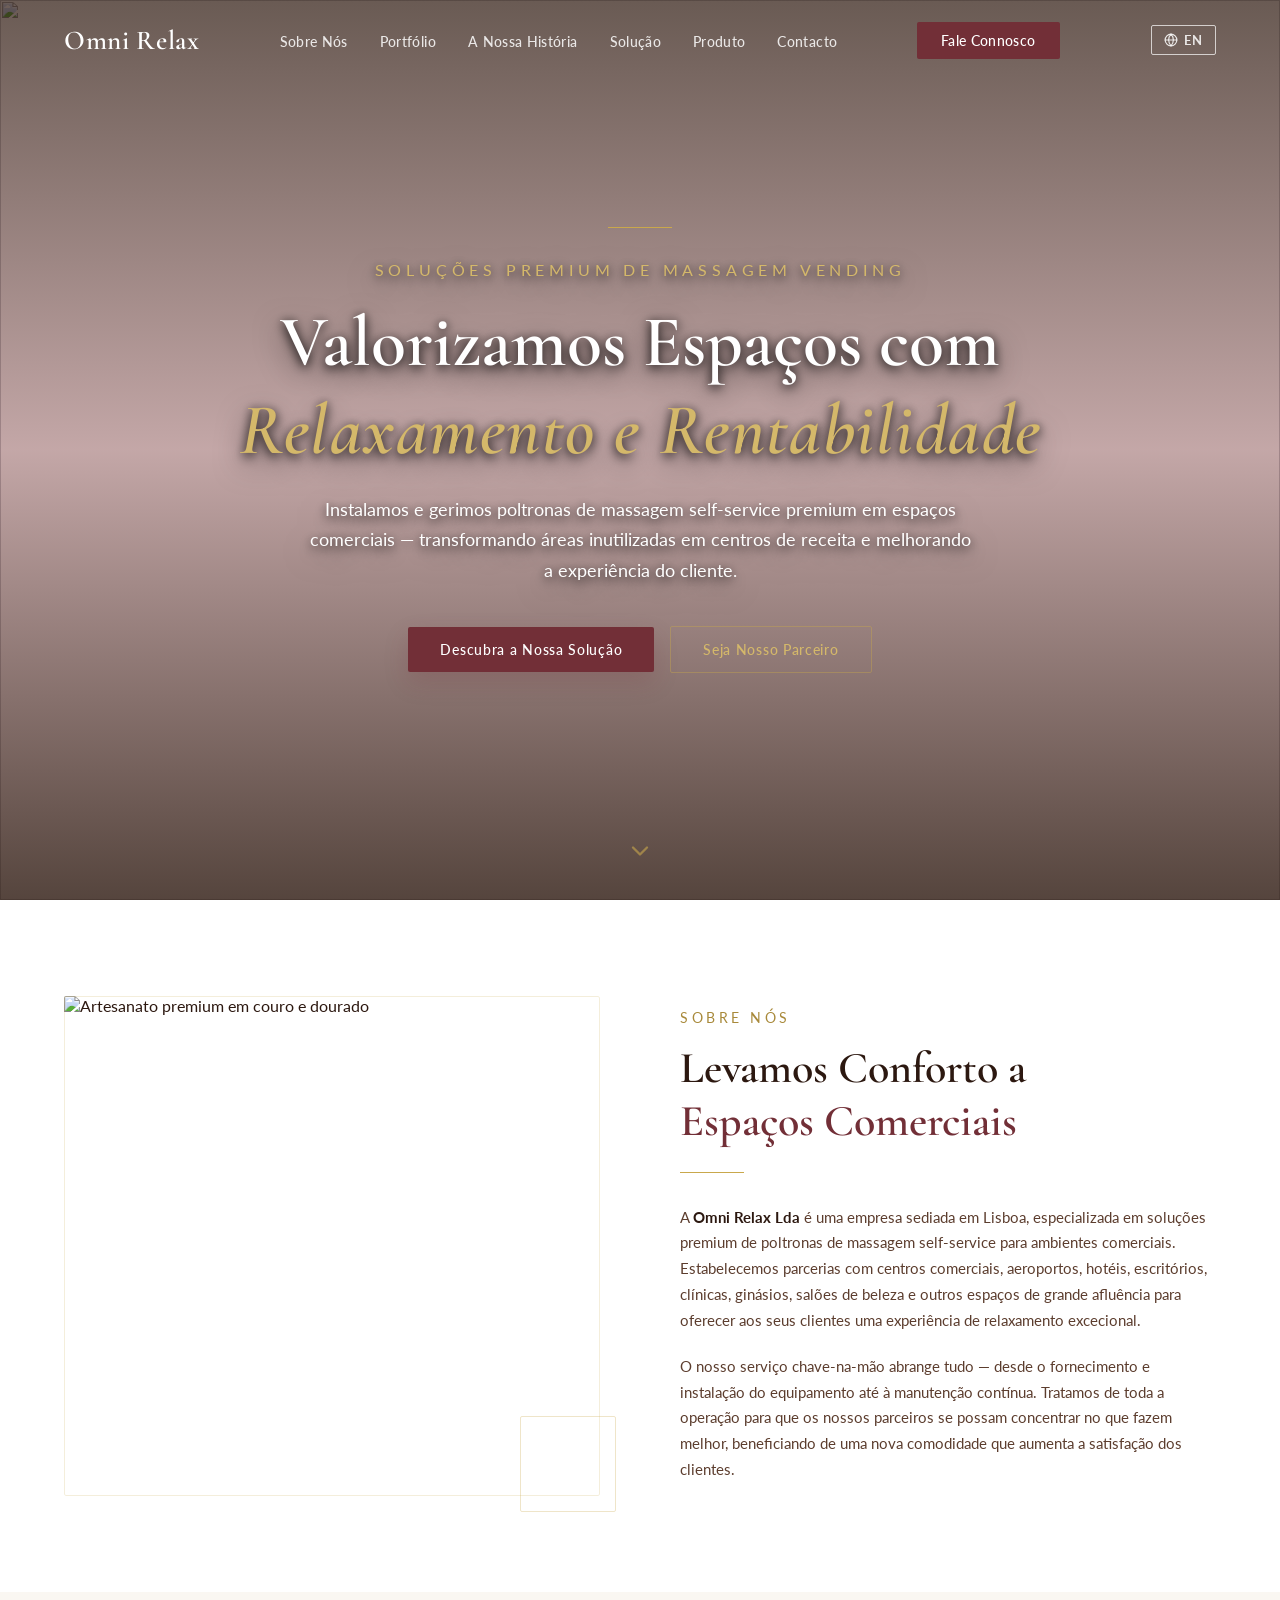
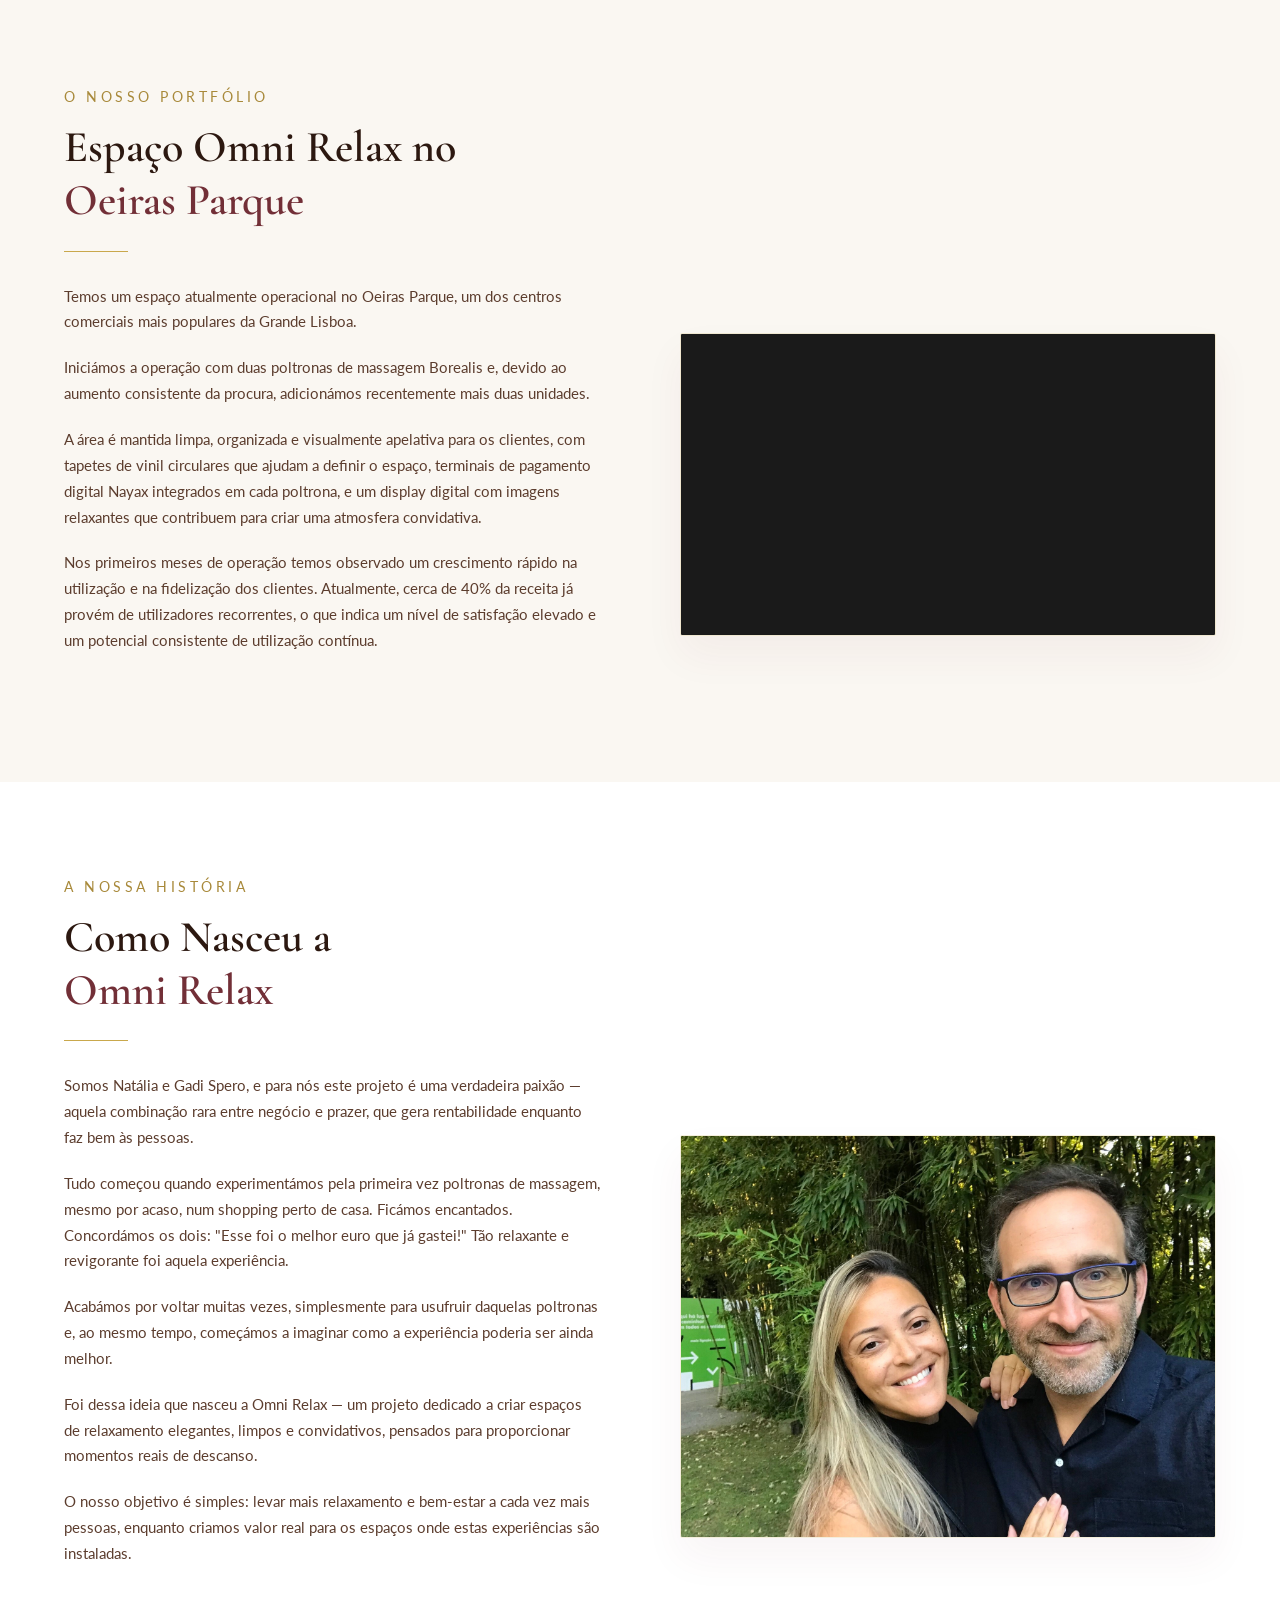
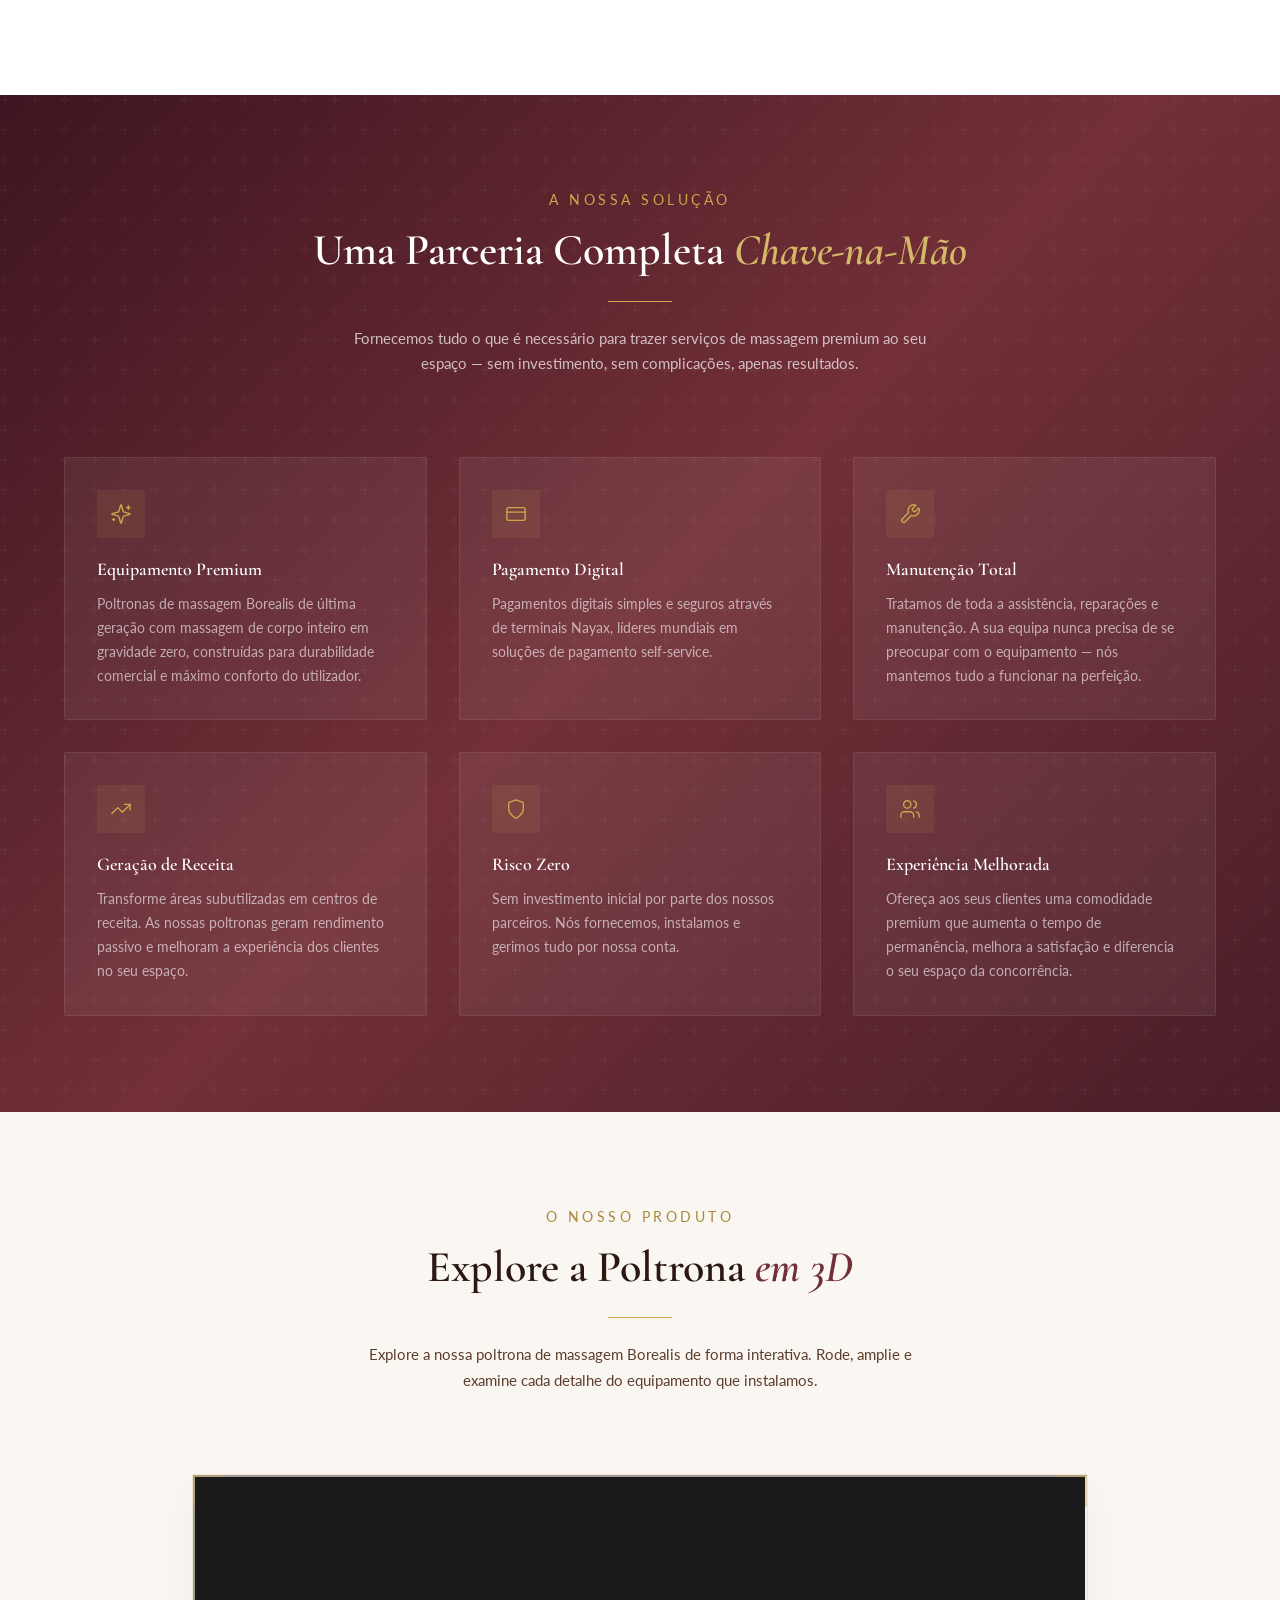
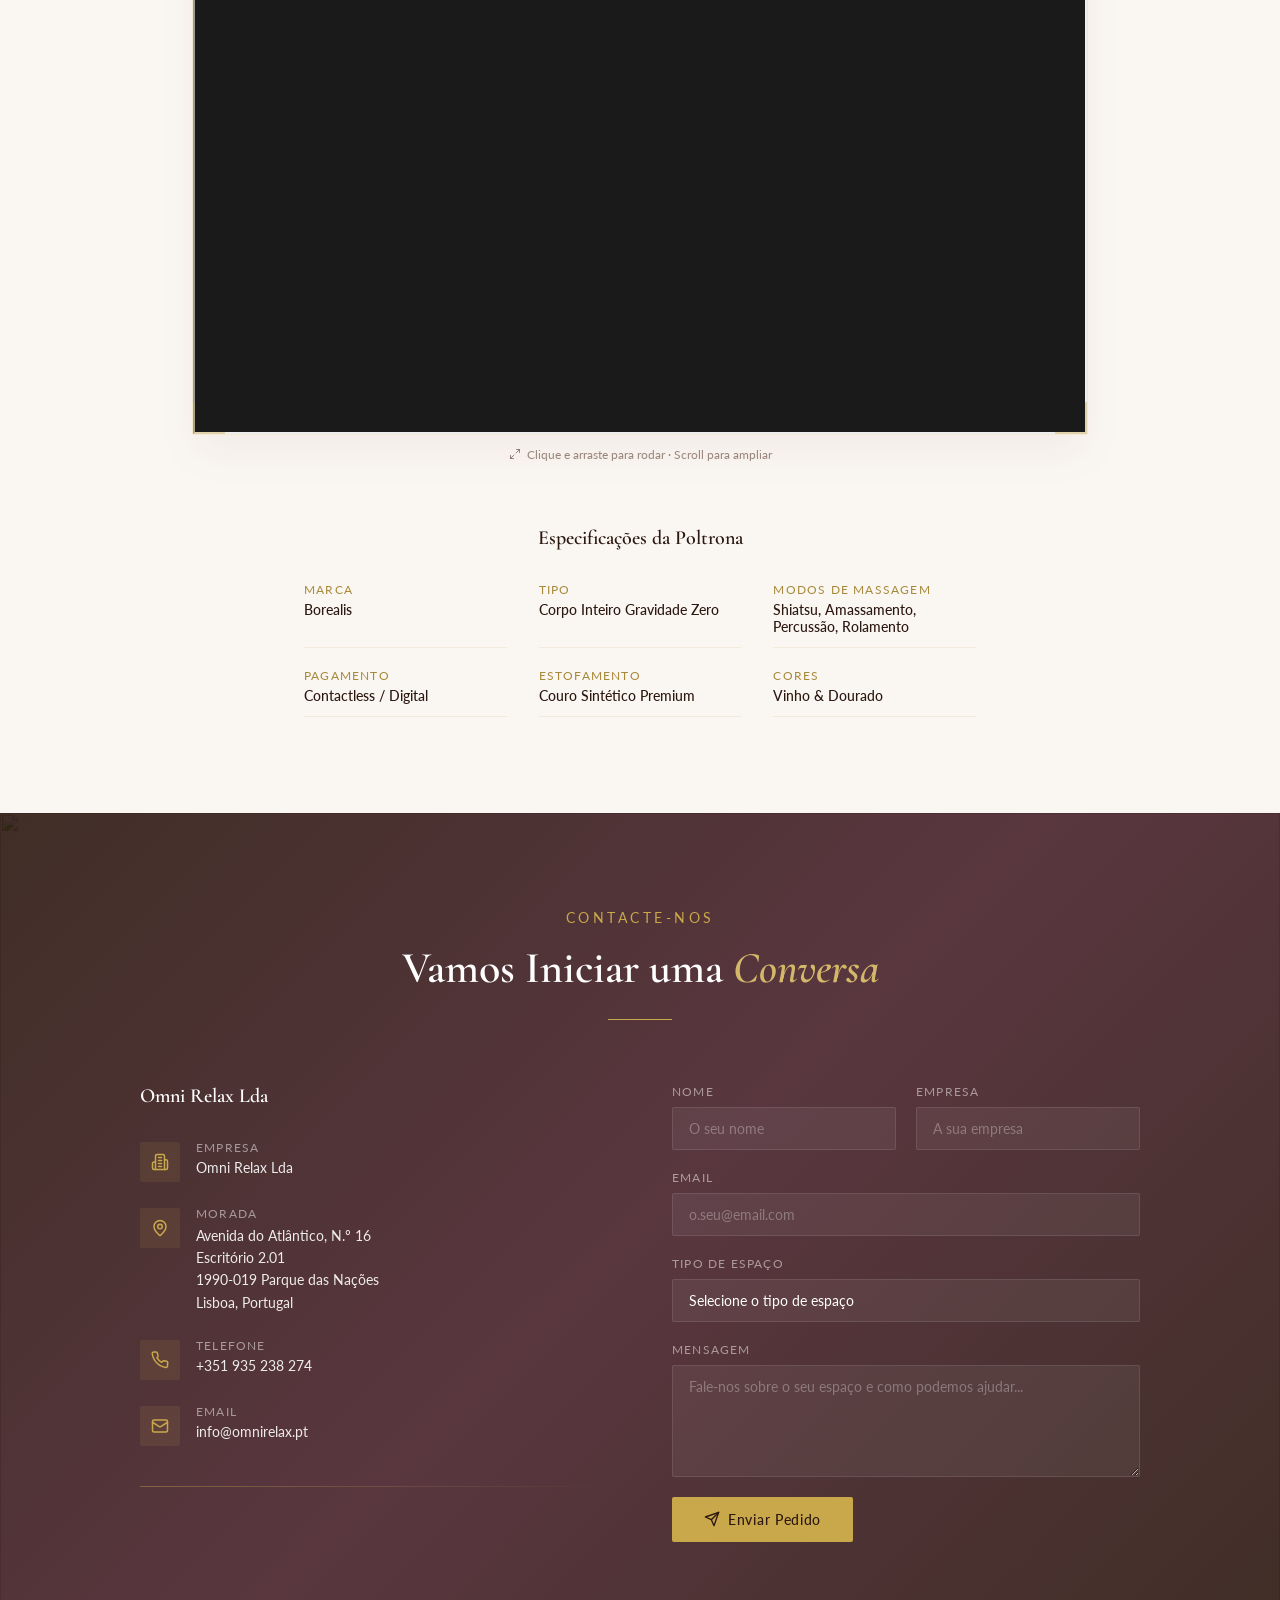
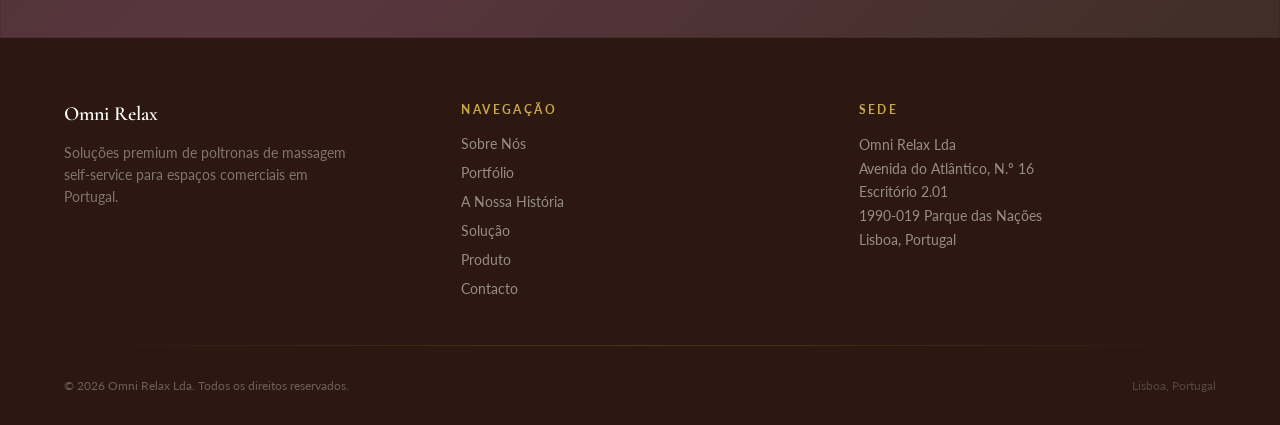
==== index.html @ 45b7b710 "Update index.html" ====
<!DOCTYPE html>
<html lang="pt">
<head>
  <meta charset="UTF-8" />
  <meta name="viewport" content="width=device-width, initial-scale=1.0" />
  <title>Omni Relax</title>
  <meta name="description" content="Soluções premium de poltronas de massagem self-service para espaços comerciais em Portugal." />
  <link rel="preconnect" href="https://fonts.googleapis.com" />
  <link rel="preconnect" href="https://fonts.gstatic.com" crossorigin />
  <link href="https://fonts.googleapis.com/css2?family=Cormorant+Garamond:ital,wght@0,400;0,500;0,600;0,700;1,400;1,500;1,600&family=Lato:wght@300;400;700&display=swap" rel="stylesheet" />
  <link rel="stylesheet" href="style.css" />
</head>
<body>

  <!-- ======= NAVBAR ======= -->
  <nav id="navbar" class="navbar">
    <div class="container nav-inner">
      <a href="#" id="nav-logo-link" class="nav-logo-link">
        <span class="nav-logo-text">Omni Relax</span>
      </a>
      <ul class="nav-links">
        <li><button class="nav-link" onclick="scrollToSection('sobre')">Sobre Nós<span class="nav-underline"></span></button></li>
        <li><button class="nav-link" onclick="scrollToSection('portfolio')">Portfólio<span class="nav-underline"></span></button></li>
        <li><button class="nav-link" onclick="scrollToSection('historia')">A Nossa História<span class="nav-underline"></span></button></li>
        <li><button class="nav-link" onclick="scrollToSection('solucao')">Solução<span class="nav-underline"></span></button></li>
        <li><button class="nav-link" onclick="scrollToSection('produto')">Produto<span class="nav-underline"></span></button></li>
        <li><button class="nav-link" onclick="scrollToSection('contacto')">Contacto<span class="nav-underline"></span></button></li>
      </ul>
      <button class="btn-fale-connosco" onclick="scrollToSection('contacto')">Fale Connosco</button>
      <a href="index-en.html" class="lang-toggle" aria-label="Switch to English">
        <svg xmlns="http://www.w3.org/2000/svg" width="14" height="14" viewBox="0 0 24 24" fill="none" stroke="currentColor" stroke-width="2" stroke-linecap="round" stroke-linejoin="round"><circle cx="12" cy="12" r="10"></circle><path d="M12 2a14.5 14.5 0 0 0 0 20 14.5 14.5 0 0 0 0-20"></path><path d="M2 12h20"></path></svg>
        EN
      </a>
      <button id="nav-hamburger" class="nav-hamburger" aria-label="Abrir menu">
        <svg xmlns="http://www.w3.org/2000/svg" width="24" height="24" viewBox="0 0 24 24" fill="none" stroke="currentColor" stroke-width="2" stroke-linecap="round" stroke-linejoin="round">
          <line x1="4" x2="20" y1="6" y2="6"></line>
          <line x1="4" x2="20" y1="12" y2="12"></line>
          <line x1="4" x2="20" y1="18" y2="18"></line>
        </svg>
      </button>
    </div>
    <div id="nav-mobile-menu" class="nav-mobile-menu">
      <button class="nav-mobile-link" onclick="scrollToSection('sobre'); closeMobileMenu()">Sobre Nós</button>
      <button class="nav-mobile-link" onclick="scrollToSection('portfolio'); closeMobileMenu()">Portfólio</button>
      <button class="nav-mobile-link" onclick="scrollToSection('historia'); closeMobileMenu()">A Nossa História</button>
      <button class="nav-mobile-link" onclick="scrollToSection('solucao'); closeMobileMenu()">Solução</button>
      <button class="nav-mobile-link" onclick="scrollToSection('produto'); closeMobileMenu()">Produto</button>
      <button class="nav-mobile-link" onclick="scrollToSection('contacto'); closeMobileMenu()">Contacto</button>
      <button class="nav-mobile-cta" onclick="scrollToSection('contacto'); closeMobileMenu()">Fale Connosco</button>
      <a href="index-en.html" class="nav-mobile-lang" aria-label="Switch to English">
        <svg xmlns="http://www.w3.org/2000/svg" width="14" height="14" viewBox="0 0 24 24" fill="none" stroke="currentColor" stroke-width="2" stroke-linecap="round" stroke-linejoin="round"><circle cx="12" cy="12" r="10"></circle><path d="M12 2a14.5 14.5 0 0 0 0 20 14.5 14.5 0 0 0 0-20"></path><path d="M2 12h20"></path></svg>
        EN — English
      </a>
    </div>
  </nav>

  <!-- ======= HERO SECTION ======= -->
  <section class="hero-section">
    <div class="hero-bg-wrapper">
      <img src="https://d2xsxph8kpxj0f.cloudfront.net/310519663400111803/bjDxwhZx4aCbp3sxPH5ftW/hero-bg-8KassGih3BdHatsM5FesmG.webp" alt="" class="hero-bg-img" />
      <div class="hero-bg-overlay"></div>
    </div>
    <div class="container hero-content">
      <div class="hero-gold-line"></div>
      <p class="hero-eyebrow">Soluções Premium de Massagem Vending</p>
      <h1 class="hero-title">
        Valorizamos Espaços com
        <span class="hero-title-italic block">Relaxamento e Rentabilidade</span>
      </h1>
      <p class="hero-subtitle">
        Instalamos e gerimos poltronas de massagem self-service premium em espaços
        comerciais — transformando áreas inutilizadas em centros de receita e melhorando
        a experiência do cliente.
      </p>
      <div class="hero-buttons">
        <button class="btn-primary" onclick="scrollToSection('solucao')">Descubra a Nossa Solução</button>
        <button class="btn-outline-gold" onclick="scrollToSection('contacto')">Seja Nosso Parceiro</button>
      </div>
    </div>
    <div class="hero-scroll-indicator">
      <div class="hero-scroll-bounce">
        <svg xmlns="http://www.w3.org/2000/svg" width="28" height="28" viewBox="0 0 24 24" fill="none" stroke="currentColor" stroke-width="2" stroke-linecap="round" stroke-linejoin="round" class="chevron-down-gold">
          <path d="m6 9 6 6 6-6"></path>
        </svg>
      </div>
    </div>
  </section>

  <!-- ======= ABOUT SECTION ======= -->
  <section id="sobre" class="section-light-1">
    <div class="container">
      <div class="about-grid">
        <div class="about-img-col" data-animate data-delay="0">
          <div class="about-img-wrapper">
            <img src="https://d2xsxph8kpxj0f.cloudfront.net/310519663400111803/bjDxwhZx4aCbp3sxPH5ftW/about-section-VzkmjaeWp37RFC3FRAuZrM.webp" alt="Artesanato premium em couro e dourado" class="about-img" />
            <div class="about-img-border"></div>
          </div>
          <div class="about-img-deco"></div>
        </div>
        <div class="about-text-col" data-animate data-delay="100">
          <p class="eyebrow-dark">Sobre Nós</p>
          <h2 class="section-heading-dark">
            Levamos Conforto a
            <span class="text-wine block">Espaços Comerciais</span>
          </h2>
          <div class="gold-line"></div>
          <div class="about-paragraphs">
            <p class="body-text">A <strong class="text-espresso">Omni Relax Lda</strong> é uma empresa sediada em Lisboa, especializada em soluções premium de poltronas de massagem self-service para ambientes comerciais. Estabelecemos parcerias com centros comerciais, aeroportos, hotéis, escritórios, clínicas, ginásios, salões de beleza e outros espaços de grande afluência para oferecer aos seus clientes uma experiência de relaxamento excecional.</p>
            <p class="body-text">O nosso serviço chave-na-mão abrange tudo — desde o fornecimento e instalação do equipamento até à manutenção contínua. Tratamos de toda a operação para que os nossos parceiros se possam concentrar no que fazem melhor, beneficiando de uma nova comodidade que aumenta a satisfação dos clientes.</p>
          </div>
        </div>
      </div>
    </div>
  </section>

  <!-- ======= PORTFOLIO SECTION ======= -->
  <section id="portfolio" class="section-light-2">
    <div class="container">

      <p class="eyebrow-dark">O Nosso Portfólio</p>

      <h2 class="section-heading-dark">
        Espaço Omni Relax no
        <span class="text-wine block">Oeiras Parque</span>
      </h2>

      <div class="gold-line"></div>

      <div class="portfolio-grid">

        <div class="portfolio-video-col">
          <div class="portfolio-video-wrap">
            <div class="portfolio-video-inner">
              <video
  id="portfolio-video"
  autoplay
  muted
  loop
  playsinline
  webkit-playsinline
  preload="auto"
  disablepictureinpicture
  controlslist="nodownload noplaybackrate"
  class="portfolio-video"
>
  <source src="assets/portfolio-video.mp4" type="video/mp4">
</video>
            </div>
          </div>
        </div>

        <div class="portfolio-text-col" data-animate data-delay="0">
          <div class="portfolio-paragraphs">
            <p class="body-text">Temos um espaço atualmente operacional no Oeiras Parque, um dos centros comerciais mais populares da Grande Lisboa.</p>

            <p class="body-text">Iniciámos a operação com duas poltronas de massagem Borealis e, devido ao aumento consistente da procura, adicionámos recentemente mais duas unidades.</p>

            <p class="body-text">A área é mantida limpa, organizada e visualmente apelativa para os clientes, com tapetes de vinil circulares que ajudam a definir o espaço, terminais de pagamento digital Nayax integrados em cada poltrona, e um display digital com imagens relaxantes que contribuem para criar uma atmosfera convidativa.</p>

            <p class="body-text">Nos primeiros meses de operação temos observado um crescimento rápido na utilização e na fidelização dos clientes. Atualmente, cerca de 40% da receita já provém de utilizadores recorrentes, o que indica um nível de satisfação elevado e um potencial consistente de utilização contínua.</p>
          </div>
        </div>

      </div>
    </div>
  </section>

<!-- ======= OUR STORY SECTION ======= -->
<section id="historia" class="section-light-1">
  <div class="container">

    <p class="eyebrow-dark">A Nossa História</p>

    <h2 class="section-heading-dark">
      Como Nasceu a
      <span class="text-wine block">Omni Relax</span>
    </h2>

    <div class="gold-line"></div>

    <div class="portfolio-grid">

      <div class="portfolio-video-col" data-animate data-delay="100">
        <div class="portfolio-video-wrap">
          <div class="portfolio-video-inner">
            <img
              src="assets/our-story.jpg"
              alt="Natália e Gadi Spero"
              class="portfolio-video"
            >
          </div>
        </div>
      </div>

      <div class="portfolio-text-col" data-animate data-delay="0">
        <div class="portfolio-paragraphs">

          <p class="body-text">
            Somos Natália e Gadi Spero, e para nós este projeto é uma verdadeira paixão — aquela combinação rara entre negócio e prazer, que gera rentabilidade enquanto faz bem às pessoas.
          </p>

          <p class="body-text">
            Tudo começou quando experimentámos pela primeira vez poltronas de massagem, mesmo por acaso, num shopping perto de casa. Ficámos encantados. Concordámos os dois: "Esse foi o melhor euro que já gastei!" Tão relaxante e revigorante foi aquela experiência. 
          </p>

          <p class="body-text">
            Acabámos por voltar muitas vezes, simplesmente para usufruir daquelas poltronas e, ao mesmo tempo, começámos a imaginar como a experiência poderia ser ainda melhor.
          </p>

          <p class="body-text">
            Foi dessa ideia que nasceu a Omni Relax — um projeto dedicado a criar espaços de relaxamento elegantes, limpos e convidativos, pensados para proporcionar momentos reais de descanso.
          </p>

          <p class="body-text">
            O nosso objetivo é simples: levar mais relaxamento e bem-estar a cada vez mais pessoas, enquanto criamos valor real para os espaços onde estas experiências são instaladas.
          </p>

        </div>
      </div>

    </div>
  </div>
</section>

  <!-- ======= SOLUTION SECTION ======= -->
  <section id="solucao" class="section-wine">
    <div class="solution-bg-gradient"></div>
    <div class="solution-bg-pattern"></div>
    <div class="solution-content container">
      <div class="section-header text-center" data-animate data-delay="0">
        <p class="eyebrow-gold">A Nossa Solução</p>
        <h2 class="section-heading-white">
          Uma Parceria Completa
          <span class="text-gold-light italic"> Chave-na-Mão</span>
        </h2>
        <div class="gold-line-center"></div>
        <p class="section-subtext-white">Fornecemos tudo o que é necessário para trazer serviços de massagem premium ao seu espaço — sem investimento, sem complicações, apenas resultados.</p>
      </div>
      <div class="solution-grid">
        <div class="solution-card" data-delay="0">
          <div class="solution-card-icon">
            <svg xmlns="http://www.w3.org/2000/svg" width="22" height="22" viewBox="0 0 24 24" fill="none" stroke="currentColor" stroke-width="1.5" stroke-linecap="round" stroke-linejoin="round" class="icon-gold">
              <path d="M9.937 15.5A2 2 0 0 0 8.5 14.063l-6.135-1.582a.5.5 0 0 1 0-.962L8.5 9.936A2 2 0 0 0 9.937 8.5l1.582-6.135a.5.5 0 0 1 .963 0L14.063 8.5A2 2 0 0 0 15.5 9.937l6.135 1.581a.5.5 0 0 1 0 .964L15.5 14.063a2 2 0 0 0-1.437 1.437l-1.582 6.135a.5.5 0 0 1-.963 0z"></path>
              <path d="M20 3v4"></path><path d="M22 5h-4"></path>
              <path d="M4 17v2"></path><path d="M5 18H3"></path>
            </svg>
          </div>
          <h3 class="solution-card-title">Equipamento Premium</h3>
          <p class="solution-card-text">Poltronas de massagem Borealis de última geração com massagem de corpo inteiro em gravidade zero, construídas para durabilidade comercial e máximo conforto do utilizador.</p>
        </div>
        <div class="solution-card" data-delay="100">
          <div class="solution-card-icon">
            <svg xmlns="http://www.w3.org/2000/svg" width="22" height="22" viewBox="0 0 24 24" fill="none" stroke="currentColor" stroke-width="1.5" stroke-linecap="round" stroke-linejoin="round" class="icon-gold">
              <rect width="20" height="14" x="2" y="5" rx="2"></rect>
              <line x1="2" x2="22" y1="10" y2="10"></line>
            </svg>
          </div>
          <h3 class="solution-card-title">Pagamento Digital</h3>
          <p class="solution-card-text">Pagamentos digitais simples e seguros através de terminais Nayax, líderes mundiais em soluções de pagamento self-service.</p>
        </div>
        <div class="solution-card" data-delay="200">
          <div class="solution-card-icon">
            <svg xmlns="http://www.w3.org/2000/svg" width="22" height="22" viewBox="0 0 24 24" fill="none" stroke="currentColor" stroke-width="1.5" stroke-linecap="round" stroke-linejoin="round" class="icon-gold">
              <path d="M14.7 6.3a1 1 0 0 0 0 1.4l1.6 1.6a1 1 0 0 0 1.4 0l3.77-3.77a6 6 0 0 1-7.94 7.94l-6.91 6.91a2.12 2.12 0 0 1-3-3l6.91-6.91a6 6 0 0 1 7.94-7.94l-3.76 3.76z"></path>
            </svg>
          </div>
          <h3 class="solution-card-title">Manutenção Total</h3>
          <p class="solution-card-text">Tratamos de toda a assistência, reparações e manutenção. A sua equipa nunca precisa de se preocupar com o equipamento — nós mantemos tudo a funcionar na perfeição.</p>
        </div>
        <div class="solution-card" data-delay="0">
          <div class="solution-card-icon">
            <svg xmlns="http://www.w3.org/2000/svg" width="22" height="22" viewBox="0 0 24 24" fill="none" stroke="currentColor" stroke-width="1.5" stroke-linecap="round" stroke-linejoin="round" class="icon-gold">
              <polyline points="22 7 13.5 15.5 8.5 10.5 2 17"></polyline>
              <polyline points="16 7 22 7 22 13"></polyline>
            </svg>
          </div>
          <h3 class="solution-card-title">Geração de Receita</h3>
          <p class="solution-card-text">Transforme áreas subutilizadas em centros de receita. As nossas poltronas geram rendimento passivo e melhoram a experiência dos clientes no seu espaço.</p>
        </div>
        <div class="solution-card" data-delay="100">
          <div class="solution-card-icon">
            <svg xmlns="http://www.w3.org/2000/svg" width="22" height="22" viewBox="0 0 24 24" fill="none" stroke="currentColor" stroke-width="1.5" stroke-linecap="round" stroke-linejoin="round" class="icon-gold">
              <path d="M12 22s8-4 8-10V5l-8-3-8 3v7c0 6 8 10 8 10z"></path>
            </svg>
          </div>
          <h3 class="solution-card-title">Risco Zero</h3>
          <p class="solution-card-text">Sem investimento inicial por parte dos nossos parceiros. Nós fornecemos, instalamos e gerimos tudo por nossa conta.</p>
        </div>
        <div class="solution-card" data-delay="200">
          <div class="solution-card-icon">
            <svg xmlns="http://www.w3.org/2000/svg" width="22" height="22" viewBox="0 0 24 24" fill="none" stroke="currentColor" stroke-width="1.5" stroke-linecap="round" stroke-linejoin="round" class="icon-gold">
              <path d="M16 21v-2a4 4 0 0 0-4-4H6a4 4 0 0 0-4 4v2"></path>
              <circle cx="9" cy="7" r="4"></circle>
              <path d="M22 21v-2a4 4 0 0 0-3-3.87"></path>
              <path d="M16 3.13a4 4 0 0 1 0 7.75"></path>
            </svg>
          </div>
          <h3 class="solution-card-title">Experiência Melhorada</h3>
          <p class="solution-card-text">Ofereça aos seus clientes uma comodidade premium que aumenta o tempo de permanência, melhora a satisfação e diferencia o seu espaço da concorrência.</p>
        </div>
      </div>
    </div>
  </section>

  <!-- ======= PRODUCT SECTION ======= -->
  <section id="produto" class="section-light-2">
    <div class="container">
      <div class="section-header text-center" data-animate data-delay="0">
        <p class="eyebrow-dark">O Nosso Produto</p>
        <h2 class="section-heading-dark">
          Explore a Poltrona
          <span class="text-wine italic"> em 3D</span>
        </h2>
        <div class="gold-line-center"></div>
        <p class="section-subtext-dark">Explore a nossa poltrona de massagem Borealis de forma interativa. Rode, amplie e examine cada detalhe do equipamento que instalamos.</p>
      </div>
      <div class="product-viewer-wrap" data-animate data-delay="200">
        <div id="viewer-3d" class="product-viewer-box">
          <div class="viewer-aspect">
            <iframe
              title="Poltrona de Massagem Borealis — Modelo 3D"
              src="https://sketchfab.com/models/494e1ce4764740da8637618a643b3bf5/embed?autostart=1&internal=1&tracking=0&ui_ar=0&ui_infos=0&ui_snapshots=1&ui_stop=0&ui_theatre=1&ui_watermark=0"
              class="viewer-iframe"
              allow="autoplay; fullscreen; xr-spatial-tracking"
              allowfullscreen
            ></iframe>
          </div>
          <div class="corner corner-tl"></div>
          <div class="corner corner-tr"></div>
          <div class="corner corner-bl"></div>
          <div class="corner corner-br"></div>
        </div>
        <div id="viewer-video" class="product-viewer-box hidden">
          <div class="viewer-aspect bg-dark">
            <video
              id="product-video"
              src="assets/chair-360.mp4"
              playsinline
              loop
              controls
              class="viewer-video"
            ></video>
          </div>
          <div class="corner corner-tl"></div>
          <div class="corner corner-tr"></div>
          <div class="corner corner-bl"></div>
          <div class="corner corner-br"></div>
        </div>
        <p class="viewer-hint">
          <svg xmlns="http://www.w3.org/2000/svg" width="12" height="12" viewBox="0 0 24 24" fill="none" stroke="currentColor" stroke-width="2" stroke-linecap="round" stroke-linejoin="round">
            <polyline points="15 3 21 3 21 9"></polyline>
            <polyline points="9 21 3 21 3 15"></polyline>
            <line x1="21" x2="14" y1="3" y2="10"></line>
            <line x1="3" x2="10" y1="21" y2="14"></line>
          </svg>
          Clique e arraste para rodar · Scroll para ampliar
        </p>
      </div>
      <div class="specs-wrap" data-animate data-delay="300">
        <h3 class="specs-title">Especificações da Poltrona</h3>
        <div class="specs-grid">
          <div class="spec-item">
            <p class="spec-label">Marca</p>
            <p class="spec-value">Borealis</p>
          </div>
          <div class="spec-item">
            <p class="spec-label">Tipo</p>
            <p class="spec-value">Corpo Inteiro Gravidade Zero</p>
          </div>
          <div class="spec-item">
            <p class="spec-label">Modos de Massagem</p>
            <p class="spec-value">Shiatsu, Amassamento, Percussão, Rolamento</p>
          </div>
          <div class="spec-item">
            <p class="spec-label">Pagamento</p>
            <p class="spec-value">Contactless / Digital</p>
          </div>
          <div class="spec-item">
            <p class="spec-label">Estofamento</p>
            <p class="spec-value">Couro Sintético Premium</p>
          </div>
          <div class="spec-item">
            <p class="spec-label">Cores</p>
            <p class="spec-value">Vinho &amp; Dourado</p>
          </div>
        </div>
      </div>
    </div>
  </section>

  <!-- ======= CONTACT SECTION ======= -->
  <section id="contacto" class="section-contact">
    <div class="contact-bg-wrapper">
      <img src="https://d2xsxph8kpxj0f.cloudfront.net/310519663400111803/bjDxwhZx4aCbp3sxPH5ftW/contact-bg-QynThDbXSNoGEvSyHJ6nhs.webp" alt="" class="contact-bg-img" />
      <div class="contact-bg-overlay"></div>
    </div>
    <div class="contact-content container">
      <div class="contact-header text-center" data-animate data-delay="0">
        <p class="eyebrow-gold">Contacte-nos</p>
        <h2 class="section-heading-white">
          Vamos Iniciar uma
          <span class="text-gold-light italic"> Conversa</span>
        </h2>
        <div class="gold-line-center"></div>
      </div>
      <div class="contact-grid">
        <div class="contact-info-col" data-animate data-delay="0">
          <h3 class="contact-company-name">Omni Relax Lda</h3>
          <div class="contact-info-list">
            <div class="contact-info-item">
              <div class="contact-icon-box">
                <svg xmlns="http://www.w3.org/2000/svg" width="18" height="18" viewBox="0 0 24 24" fill="none" stroke="currentColor" stroke-width="2" stroke-linecap="round" stroke-linejoin="round" class="icon-gold">
                  <path d="M6 22V4a2 2 0 0 1 2-2h8a2 2 0 0 1 2 2v18Z"></path>
                  <path d="M6 12H4a2 2 0 0 0-2 2v6a2 2 0 0 0 2 2h2"></path>
                  <path d="M18 9h2a2 2 0 0 1 2 2v9a2 2 0 0 1-2 2h-2"></path>
                  <path d="M10 6h4"></path><path d="M10 10h4"></path>
                  <path d="M10 14h4"></path><path d="M10 18h4"></path>
                </svg>
              </div>
              <div>
                <p class="contact-info-label">Empresa</p>
                <p class="contact-info-value">Omni Relax Lda</p>
              </div>
            </div>
            <div class="contact-info-item">
              <div class="contact-icon-box">
                <svg xmlns="http://www.w3.org/2000/svg" width="18" height="18" viewBox="0 0 24 24" fill="none" stroke="currentColor" stroke-width="2" stroke-linecap="round" stroke-linejoin="round" class="icon-gold">
                  <path d="M20 10c0 4.993-5.539 10.193-7.399 11.799a1 1 0 0 1-1.202 0C9.539 20.193 4 14.993 4 10a8 8 0 0 1 16 0"></path>
                  <circle cx="12" cy="10" r="3"></circle>
                </svg>
              </div>
              <div>
                <p class="contact-info-label">Morada</p>
                <p class="contact-info-value contact-address">
                  Avenida do Atlântico, N.º 16<br>
                  Escritório 2.01<br>
                  1990-019 Parque das Nações<br>
                  Lisboa, Portugal
                </p>
              </div>
            </div>
            <div class="contact-info-item">
              <div class="contact-icon-box">
                <svg xmlns="http://www.w3.org/2000/svg" width="18" height="18" viewBox="0 0 24 24" fill="none" stroke="currentColor" stroke-width="2" stroke-linecap="round" stroke-linejoin="round" class="icon-gold">
                  <path d="M22 16.92v3a2 2 0 0 1-2.18 2 19.79 19.79 0 0 1-8.63-3.07A19.5 19.5 0 0 1 4.69 12a19.79 19.79 0 0 1-3.07-8.67A2 2 0 0 1 3.6 1.27h3a2 2 0 0 1 2 1.72c.127.96.361 1.903.7 2.81a2 2 0 0 1-.45 2.11L7.91 8.82a16 16 0 0 0 6.29 6.29l1.62-1.62a2 2 0 0 1 2.11-.45c.907.339 1.85.573 2.81.7A2 2 0 0 1 22 16.92z"></path>
                </svg>
              </div>
              <div>
                <p class="contact-info-label">Telefone</p>
                <p class="contact-info-value">+351 935 238 274</p>
              </div>
            </div>
            <div class="contact-info-item">
              <div class="contact-icon-box">
                <svg xmlns="http://www.w3.org/2000/svg" width="18" height="18" viewBox="0 0 24 24" fill="none" stroke="currentColor" stroke-width="2" stroke-linecap="round" stroke-linejoin="round" class="icon-gold">
                  <rect width="20" height="16" x="2" y="4" rx="2"></rect>
                  <path d="m22 7-8.97 5.7a1.94 1.94 0 0 1-2.06 0L2 7"></path>
                </svg>
              </div>
              <div>
                <p class="contact-info-label">Email</p>
                <p class="contact-info-value">info@omnirelax.pt</p>
              </div>
            </div>
          </div>
          <div class="contact-divider-h"></div>
        </div>
        <div class="contact-form-col" data-animate data-delay="100">
        <form id="contact-form" class="contact-form" action="https://api.web3forms.com/submit" method="POST">

          <input type="hidden" name="access_key" value="65096788-5fec-4060-a50b-910ca5144568">
          <input type="hidden" name="from_name" value="Omni Relax Website">
          <input type="hidden" name="subject" value="Novo pedido de contacto — Omni Relax">
          <input type="hidden" name="redirect" value="https://omnirelax.pt/thank-you.html">
          <input type="checkbox" name="botcheck" style="display:none;">

  <div class="form-row-2">
    <div class="form-group">
      <label class="form-label">Nome</label>
      <input type="text" name="name" required placeholder="O seu nome" class="form-input" />
    </div>

    <div class="form-group">
      <label class="form-label">Empresa</label>
      <input type="text" name="company" placeholder="A sua empresa" class="form-input" />
    </div>
  </div>

  <div class="form-group">
    <label class="form-label">Email</label>
    <input type="email" name="email" required placeholder="o.seu@email.com" class="form-input" />
  </div>

  <div class="form-group">
    <label class="form-label">Tipo de Espaço</label>
    <select name="space_type" class="form-select">
      <option value="" disabled selected>Selecione o tipo de espaço</option>
      <option value="shopping">Centro Comercial</option>
      <option value="airport">Aeroporto</option>
      <option value="hotel">Hotel</option>
      <option value="hospital">Hospital / Clínica</option>
      <option value="office">Edifício de Escritórios</option>
      <option value="gym">Ginásio / Spa</option>
      <option value="other">Outro</option>
    </select>
  </div>

  <div class="form-group">
    <label class="form-label">Mensagem</label>
    <textarea name="message" placeholder="Fale-nos sobre o seu espaço e como podemos ajudar..." class="form-textarea" rows="4"></textarea>
  </div>

  <button type="submit" id="submit-btn" class="btn-submit">
    <svg xmlns="http://www.w3.org/2000/svg" width="16" height="16" viewBox="0 0 24 24" fill="none" stroke="currentColor" stroke-width="2" stroke-linecap="round" stroke-linejoin="round">
      <path d="m22 2-7 20-4-9-9-4Z"></path>
      <path d="M22 2 11 13"></path>
    </svg>
    Enviar Pedido
  </button>

  <div id="form-success" class="form-success hidden">
    <svg xmlns="http://www.w3.org/2000/svg" width="20" height="20" viewBox="0 0 24 24" fill="none" stroke="currentColor" stroke-width="2" stroke-linecap="round" stroke-linejoin="round" class="icon-gold">
      <path d="M22 11.08V12a10 10 0 1 1-5.93-9.14"></path>
      <path d="m9 11 3 3L22 4"></path>
    </svg>
    <p>Mensagem enviada com sucesso! Entraremos em contacto brevemente.</p>
  </div>

</form>
        </div>
      </div>
    </div>
  </section>

  <!-- ======= FOOTER ======= -->
  <footer class="footer">
    <div class="container">
      <div class="footer-grid">
        <div>
          <h3 class="footer-brand">Omni Relax</h3>
          <p class="footer-brand-desc">Soluções premium de poltronas de massagem self-service para espaços comerciais em Portugal.</p>
        </div>
        <div>
          <h4 class="footer-heading">Navegação</h4>
          <ul class="footer-links">
            <li><button class="footer-link" onclick="scrollToSection('sobre')">Sobre Nós</button></li>
            <li><button class="footer-link" onclick="scrollToSection('portfolio')">Portfólio</button></li>
            <li><button class="footer-link" onclick="scrollToSection('historia')">A Nossa História</button></li>
            <li><button class="footer-link" onclick="scrollToSection('solucao')">Solução</button></li>
            <li><button class="footer-link" onclick="scrollToSection('produto')">Produto</button></li>
            <li><button class="footer-link" onclick="scrollToSection('contacto')">Contacto</button></li>
          </ul>
        </div>
        <div>
          <h4 class="footer-heading">Sede</h4>
          <address class="footer-address">
            Omni Relax Lda<br>
            Avenida do Atlântico, N.º 16<br>
            Escritório 2.01<br>
            1990-019 Parque das Nações<br>
            Lisboa, Portugal
          </address>
        </div>
      </div>
      <div class="footer-divider"></div>
      <div class="footer-bottom">
        <p class="footer-copy">© 2026 Omni Relax Lda. Todos os direitos reservados.</p>
        <p class="footer-location">Lisboa, Portugal</p>
      </div>
    </div>
  </footer>

  <script src="script.js"></script>
</body>
</html>
---- style.css ----
/* ============================================================
   OMNI RELAX — STATIC SITE STYLESHEET
   ============================================================ */

/* ---------- CSS Custom Properties ---------- */
:root {
  --font-display: 'Cormorant Garamond', Georgia, serif;
  --font-body: 'Lato', system-ui, sans-serif;

  --color-wine: #722F37;
  --color-wine-dark: #5a2029;
  --color-espresso: #2C1810;
  --color-espresso-light: #5C3D2E;
  --color-gold: #C9A84C;
  --color-gold-light: #D4B86A;
  --color-gold-dark: #A8893A;
  --color-cream: #FAF7F2;
  --color-cream-2: #F5F0E8;
}

/* ---------- Reset & Base ---------- */
*, *::before, *::after { box-sizing: border-box; margin: 0; padding: 0; }
html { scroll-behavior: smooth; }
body {
  font-family: var(--font-body);
  color: var(--color-espresso);
  background: var(--color-cream);
  overflow-x: hidden;
  -webkit-font-smoothing: antialiased;
}
img, video { display: block; max-width: 100%; }
button { cursor: pointer; border: none; background: none; font-family: inherit; }
ul { list-style: none; }
address { font-style: normal; }
a { text-decoration: none; color: inherit; }
.hidden { display: none !important; }
.text-center { text-align: center; }
.block { display: block; }
.italic { font-style: italic; }

/* ---------- Container ---------- */
.container {
  width: 100%;
  max-width: 1200px;
  margin: 0 auto;
  padding: 0 1.5rem;
}

/* ============================================================
   NAVBAR
   ============================================================ */
.navbar {
  position: fixed;
  top: 0; left: 0; right: 0;
  z-index: 50;
  transition: all 0.5s ease;
  background: rgba(250,247,242,0.95);
  backdrop-filter: blur(12px);
  -webkit-backdrop-filter: blur(12px);
  box-shadow: 0 1px 3px rgba(0,0,0,0.08);
}
.navbar.at-top {
  background: transparent;
  box-shadow: none;
  backdrop-filter: none;
  -webkit-backdrop-filter: none;
}
.nav-inner {
  display: flex;
  align-items: center;
  justify-content: space-between;
  height: 4.5rem;
}
@media (min-width: 1024px) { .nav-inner { height: 5rem; } }

.nav-logo-link { display: flex; align-items: center; gap: 0.75rem; }
.nav-logo-text {
  font-family: var(--font-display);
  font-size: 1.5rem;
  font-weight: 600;
  letter-spacing: 0.025em;
  color: var(--color-wine);
  transition: color 0.5s;
}
@media (min-width: 1024px) { .nav-logo-text { font-size: 1.7rem; } }
.navbar.at-top .nav-logo-text { color: #fff; }

.nav-links {
  display: none;
  align-items: center;
  gap: 2rem;
}
@media (min-width: 1024px) { .nav-links { display: flex; } }

.nav-link {
  position: relative;
  font-family: var(--font-body);
  font-size: 0.875rem;
  font-weight: 500;
  letter-spacing: 0.025em;
  color: var(--color-espresso);
  transition: color 0.3s;
  padding: 0;
}
.nav-link:hover { color: var(--color-gold); }
.navbar.at-top .nav-link { color: rgba(255,255,255,0.85); }
.navbar.at-top .nav-link:hover { color: var(--color-gold-light); }
.nav-underline {
  position: absolute;
  bottom: -4px; left: 0;
  width: 0; height: 1px;
  background: var(--color-gold);
  transition: width 0.3s;
}
.nav-link:hover .nav-underline { width: 100%; }

.btn-fale-connosco {
  display: none;
  font-family: var(--font-body);
  font-size: 0.875rem;
  font-weight: 500;
  letter-spacing: 0.025em;
  padding: 0.625rem 1.5rem;
  background: var(--color-wine);
  color: #fff;
  border-radius: 2px;
  transition: background 0.3s;
}
.btn-fale-connosco:hover { background: var(--color-wine-dark); }
@media (min-width: 1024px) { .btn-fale-connosco { display: inline-flex; align-items: center; } }

.nav-hamburger {
  display: flex;
  align-items: center;
  justify-content: center;
  padding: 0.5rem;
  color: var(--color-espresso);
  transition: color 0.3s;
}
.navbar.at-top .nav-hamburger { color: #fff; }
@media (min-width: 1024px) { .nav-hamburger { display: none; } }

.nav-mobile-menu {
  display: none;
  flex-direction: column;
  padding: 1rem 1.5rem 1.5rem;
  background: rgba(250,247,242,0.97);
  border-top: 1px solid rgba(0,0,0,0.06);
  gap: 0.25rem;
}
.nav-mobile-menu.open { display: flex; }
.nav-mobile-link {
  font-family: var(--font-body);
  font-size: 0.9375rem;
  font-weight: 500;
  color: var(--color-espresso);
  padding: 0.625rem 0;
  text-align: left;
  border-bottom: 1px solid rgba(0,0,0,0.05);
  transition: color 0.3s;
}
.nav-mobile-link:hover { color: var(--color-gold); }
.nav-mobile-cta {
  margin-top: 0.75rem;
  font-family: var(--font-body);
  font-size: 0.875rem;
  font-weight: 500;
  letter-spacing: 0.025em;
  padding: 0.75rem 1.5rem;
  background: var(--color-wine);
  color: #fff;
  border-radius: 2px;
  transition: background 0.3s;
  text-align: center;
}
.nav-mobile-cta:hover { background: var(--color-wine-dark); }

/* ============================================================
   HERO SECTION
   ============================================================ */
.hero-section {
  position: relative;
  min-height: 100vh;
  display: flex;
  align-items: center;
  justify-content: center;
  overflow: hidden;
}
.hero-bg-wrapper { position: absolute; inset: 0; }
.hero-bg-img { width: 100%; height: 100%; object-fit: cover; }
.hero-bg-overlay {
  position: absolute; inset: 0;
  background: linear-gradient(to bottom, rgba(44,24,16,0.70) 0%, rgba(114,47,55,0.40) 50%, rgba(44,24,16,0.80) 100%);
}
.hero-content {
  position: relative;
  z-index: 10;
  text-align: center;
  padding-top: 5rem;
  padding-bottom: 5rem;
}
.hero-gold-line {
  height: 1px;
  background: var(--color-gold);
  width: 5rem;
  margin: 0 auto 2rem;
  animation: expandWidth 0.8s ease forwards;
}
.hero-eyebrow {
  font-family: var(--font-body);
  font-size: 0.875rem;
  letter-spacing: 0.3em;
  text-transform: uppercase;
  color: var(--color-gold-light);
  margin-bottom: 1.5rem;
  
  text-shadow:
    0 4px 12px rgba(0,0,0,0.75),
    0 10px 30px rgba(0,0,0,0.65),
    0 0 10px rgba(0,0,0,0.35);
  
  opacity: 0;
  transform: translateY(20px);
  animation: fadeUp 0.8s ease forwards 0.1s;
}
@media (min-width: 768px) { .hero-eyebrow { font-size: 1rem; } }
.hero-title {
  font-family: var(--font-display);
  font-size: clamp(2.25rem, 7vw, 4.5rem);
  font-weight: 600;
  line-height: 1.1;
  color: #fff;
  margin-bottom: 1.5rem;
  max-width: 56rem;
  margin-left: auto;
  margin-right: auto;

  text-shadow:
    0 4px 12px rgba(0,0,0,0.75),
    0 10px 30px rgba(0,0,0,0.65),
    0 0 10px rgba(0,0,0,0.35);

  opacity: 0;
  transform: translateY(20px);
  animation: fadeUp 0.8s ease forwards 0.25s;
}
.hero-title-italic {
  color: var(--color-gold-light);
  font-style: italic;
  margin-top: 0.5rem;
  font-weight: 600;
  letter-spacing: 0.02em;

  text-shadow:
    0 4px 12px rgba(0,0,0,0.75),
    0 10px 30px rgba(0,0,0,0.65),
    0 0 10px rgba(0,0,0,0.35);
}
.hero-subtitle {
  font-family: var(--font-body);
  font-size: 1rem;
  line-height: 1.7;
  color: #ffffff;

  text-shadow:
    0 4px 12px rgba(0,0,0,0.75),
    0 10px 30px rgba(0,0,0,0.65),
    0 0 10px rgba(0,0,0,0.35);

  max-width: 42rem;
  margin: 0 auto 2.5rem;
  opacity: 0;
  transform: translateY(20px);
  animation: fadeUp 0.8s ease forwards 0.4s;
}
@media (min-width: 768px) { .hero-subtitle { font-size: 1.125rem; } }
.hero-buttons {
  display: flex;
  flex-direction: column;
  align-items: center;
  justify-content: center;
  gap: 1rem;
  opacity: 0;
  transform: translateY(20px);
  animation: fadeUp 0.8s ease forwards 0.55s;
}
@media (min-width: 640px) { .hero-buttons { flex-direction: row; } }
.btn-primary {
  font-family: var(--font-body);
  font-size: 0.875rem;
  font-weight: 500;
  letter-spacing: 0.05em;
  padding: 0.875rem 2rem;
  background: var(--color-wine);
  color: #fff;
  border-radius: 2px;
  box-shadow: 0 10px 25px rgba(114,47,55,0.2);
  transition: background 0.3s, transform 0.2s;
}
.btn-primary:hover { background: var(--color-wine-dark); transform: translateY(-1px); }
.btn-outline-gold {
  font-family: var(--font-body);
  font-size: 0.875rem;
  font-weight: 500;
  letter-spacing: 0.05em;
  padding: 0.875rem 2rem;
  border: 1px solid rgba(201,168,76,0.4);
  color: var(--color-gold-light);
  border-radius: 2px;
  transition: background 0.3s, transform 0.2s;
}
.btn-outline-gold:hover { background: rgba(201,168,76,0.1); transform: translateY(-1px); }

.hero-scroll-indicator {
  position: absolute;
  bottom: 2rem;
  left: 50%;
  transform: translateX(-50%);
  opacity: 0;
  animation: fadeIn 1s ease forwards 1s;
}
.hero-scroll-bounce { animation: bounce 2s ease-in-out infinite; }
.chevron-down-gold { color: rgba(201,168,76,0.6); }

/* ============================================================
   SHARED SECTION STYLES
   ============================================================ */
.section-light-1 { padding: 6rem 0; background: #ffffff; }
.section-light-2 { padding: 6rem 0; background: var(--color-cream); }
.section-wine { position: relative; padding: 6rem 0; overflow: hidden; }
.section-contact { position: relative; padding: 6rem 0; overflow: hidden; }

.eyebrow-dark {
  font-family: var(--font-body);
  font-size: 0.875rem;
  letter-spacing: 0.25em;
  text-transform: uppercase;
  color: var(--color-gold-dark);
  margin-bottom: 1rem;
}
.eyebrow-gold {
  font-family: var(--font-body);
  font-size: 0.875rem;
  letter-spacing: 0.25em;
  text-transform: uppercase;
  color: var(--color-gold);
  margin-bottom: 1rem;
}
.section-heading-dark {
  font-family: var(--font-display);
  font-size: clamp(1.875rem, 4vw, 2.75rem);
  font-weight: 600;
  line-height: 1.2;
  color: var(--color-espresso);
  margin-bottom: 1.5rem;
}
.section-heading-white {
  font-family: var(--font-display);
  font-size: clamp(1.875rem, 4vw, 2.75rem);
  font-weight: 600;
  line-height: 1.2;
  color: #fff;
  margin-bottom: 1.5rem;
}
.text-wine { color: var(--color-wine); }
.text-gold-light { color: var(--color-gold-light); }
.text-espresso { color: var(--color-espresso); font-weight: 700; }

.gold-line { 
  width: 4rem; 
  height: 1px; 
  background: var(--color-gold); 
  margin-bottom: 2rem;
  animation: expandWidth 0.8s ease forwards;
}
.gold-line-center { 
  width: 4rem; 
  height: 1px; 
  background: var(--color-gold); 
  margin: 0 auto 1.5rem;
  animation: expandWidthCenter 0.8s ease forwards;
}

.section-subtext-white {
  font-family: var(--font-body);
  font-size: 0.95rem;
  line-height: 1.7;
  color: rgba(255,255,255,0.7);
  max-width: 36rem;
  margin: 0 auto;
}
.section-subtext-dark {
  font-family: var(--font-body);
  font-size: 0.95rem;
  line-height: 1.7;
  color: var(--color-espresso-light);
  max-width: 36rem;
  margin: 0 auto;
}
.body-text {
  font-family: var(--font-body);
  font-size: 0.95rem;
  line-height: 1.7;
  color: var(--color-espresso-light);
}
.section-header { margin-bottom: 4rem; }
@media (min-width: 1024px) { .section-header { margin-bottom: 5rem; } }

/* ============================================================
   ABOUT SECTION
   ============================================================ */
.about-grid { display: grid; gap: 3rem; align-items: center; }
@media (min-width: 1024px) {
  .about-grid { grid-template-columns: 1fr 1fr; gap: 5rem; }
}
.about-img-col { position: relative; }
.about-img-wrapper { position: relative; overflow: hidden; border-radius: 2px; }
.about-img { width: 100%; height: 400px; object-fit: cover; }
@media (min-width: 1024px) { .about-img { height: 500px; } }
.about-img-border {
  position: absolute; inset: 0;
  border: 1px solid rgba(201,168,76,0.2);
  border-radius: 2px;
  pointer-events: none;
}
.about-img-deco {
  position: absolute;
  bottom: -1rem; right: -1rem;
  width: 6rem; height: 6rem;
  border: 1px solid rgba(201,168,76,0.3);
  border-radius: 2px;
  display: none;
}
@media (min-width: 1024px) { .about-img-deco { display: block; } }
.about-paragraphs { display: flex; flex-direction: column; gap: 1.25rem; }

/* ============================================================
   SOLUTION SECTION
   ============================================================ */
.solution-bg-gradient {
  position: absolute; inset: 0;
  background: linear-gradient(135deg, #3D1520 0%, #722F37 50%, #4A1E28 100%);
}
.solution-bg-pattern {
  position: absolute; inset: 0;
  opacity: 0.03;
  background-image: url("data:image/svg+xml,%3Csvg width='60' height='60' viewBox='0 0 60 60' xmlns='http://www.w3.org/2000/svg'%3E%3Cg fill='none' fill-rule='evenodd'%3E%3Cg fill='%23ffffff' fill-opacity='1'%3E%3Cpath d='M36 34v-4h-2v4h-4v2h4v4h2v-4h4v-2h-4zm0-30V0h-2v4h-4v2h4v4h2V6h4V4h-4zM6 34v-4H4v4H0v2h4v4h2v-4h4v-2H6zM6 4V0H4v4H0v2h4v4h2V6h4V4H6z'/%3E%3C/g%3E%3C/g%3E%3C/svg%3E");
}
.solution-content { position: relative; z-index: 10; }
.solution-grid { display: grid; gap: 1.5rem; }
@media (min-width: 768px) { .solution-grid { grid-template-columns: 1fr 1fr; } }
@media (min-width: 1024px) { .solution-grid { grid-template-columns: 1fr 1fr 1fr; gap: 2rem; } }

.solution-card {
  padding: 2rem;
  border-radius: 2px;
  background: rgba(255,255,255,0.06);
  border: 1px solid rgba(255,255,255,0.08);
  transition: background 0.4s, border-color 0.4s, opacity 0.6s ease, transform 0.6s ease;
  opacity: 0;
  transform: translateY(30px);
}
.solution-card.visible { opacity: 1; transform: none; }
.solution-card:hover { background: rgba(255,255,255,0.1); border-color: rgba(201,168,76,0.2); }
.solution-card-icon {
  width: 3rem; height: 3rem;
  border-radius: 2px;
  background: rgba(201,168,76,0.1);
  display: flex; align-items: center; justify-content: center;
  margin-bottom: 1.25rem;
  transition: background 0.3s;
}
.solution-card:hover .solution-card-icon { background: rgba(201,168,76,0.2); }
.icon-gold { color: var(--color-gold); }
.icon-wine { color: var(--color-wine); }
.solution-card-title {
  font-family: var(--font-display);
  font-size: 1.125rem;
  font-weight: 600;
  color: #fff;
  margin-bottom: 0.75rem;
}
.solution-card-text {
  font-family: var(--font-body);
  font-size: 0.875rem;
  line-height: 1.7;
  color: rgba(255,255,255,0.6);
}

/* ============================================================
   PRODUCT SECTION
   ============================================================ */
.product-tabs {
  display: flex;
  align-items: center;
  justify-content: center;
  gap: 0.5rem;
  margin-bottom: 2rem;
}
.tab-btn {
  font-family: var(--font-body);
  font-size: 0.875rem;
  font-weight: 500;
  padding: 0.5rem 1.25rem;
  border-radius: 2px;
  transition: all 0.3s;
}
.tab-btn-inner { display: flex; align-items: center; gap: 0.5rem; }
.tab-active { background: var(--color-wine); color: #fff; }
.tab-inactive {
  background: transparent;
  color: var(--color-espresso-light);
  border: 1px solid rgba(201,168,76,0.3);
}
.tab-inactive:hover { border-color: rgba(201,168,76,0.6); }

.product-viewer-wrap { max-width: 56rem; margin: 0 auto 4rem; }
.product-viewer-box {
  position: relative;
  border-radius: 2px;
  overflow: hidden;
  border: 1px solid rgba(201,168,76,0.2);
  box-shadow: 0 20px 40px rgba(114,47,55,0.05);
}
.viewer-aspect {
  position: relative;
  width: 100%;
  padding-top: 62.5%;
  background: #1a1a1a;
}
.viewer-iframe, .viewer-video {
  position: absolute;
  top: 0; left: 0;
  width: 100%; height: 100%;
  object-fit: cover;
}
.bg-dark { background: #1a1a1a; }

.corner { position: absolute; width: 2rem; height: 2rem; }
.corner-tl { top: 0; left: 0; border-top: 2px solid rgba(201,168,76,0.4); border-left: 2px solid rgba(201,168,76,0.4); }
.corner-tr { top: 0; right: 0; border-top: 2px solid rgba(201,168,76,0.4); border-right: 2px solid rgba(201,168,76,0.4); }
.corner-bl { bottom: 0; left: 0; border-bottom: 2px solid rgba(201,168,76,0.4); border-left: 2px solid rgba(201,168,76,0.4); }
.corner-br { bottom: 0; right: 0; border-bottom: 2px solid rgba(201,168,76,0.4); border-right: 2px solid rgba(201,168,76,0.4); }

.viewer-hint {
  font-family: var(--font-body);
  font-size: 0.75rem;
  color: rgba(92,61,46,0.6);
  text-align: center;
  margin-top: 0.75rem;
  display: flex;
  align-items: center;
  justify-content: center;
  gap: 0.375rem;
}

.specs-wrap { max-width: 42rem; margin: 0 auto; }
.specs-title {
  font-family: var(--font-display);
  font-size: 1.25rem;
  font-weight: 600;
  color: var(--color-espresso);
  text-align: center;
  margin-bottom: 2rem;
}
.specs-grid {
  display: grid;
  grid-template-columns: 1fr 1fr;
  gap: 1.25rem 2rem;
}
@media (min-width: 768px) { .specs-grid { grid-template-columns: 1fr 1fr 1fr; } }
.spec-item { border-bottom: 1px solid rgba(201,168,76,0.15); padding-bottom: 0.75rem; }
.spec-label {
  font-family: var(--font-body);
  font-size: 0.75rem;
  letter-spacing: 0.1em;
  text-transform: uppercase;
  color: var(--color-gold-dark);
  margin-bottom: 0.25rem;
}
.spec-value {
  font-family: var(--font-body);
  font-size: 0.875rem;
  font-weight: 500;
  color: var(--color-espresso);
}

/* ============================================================
   PORTFOLIO SECTION
   ============================================================ */
.portfolio-grid { display: grid; gap: 3rem; align-items: center; }
@media (min-width: 1024px) {
  .portfolio-grid { grid-template-columns: 1fr 1fr; gap: 5rem; }
}
.portfolio-text-col { order: 2; }
@media (min-width: 1024px) { .portfolio-text-col { order: 1; } }
.portfolio-video-col { order: 1; }
@media (min-width: 1024px) { .portfolio-video-col { order: 2; } }
.portfolio-paragraphs { display: flex; flex-direction: column; gap: 1.25rem; margin-bottom: 2rem; }

.portfolio-location {
  display: inline-flex;
  align-items: center;
  gap: 0.75rem;
  padding: 0.75rem 1.25rem;
  background: rgba(114,47,55,0.05);
  border: 1px solid rgba(114,47,55,0.1);
  border-radius: 2px;
}
.location-name {
  font-family: var(--font-body);
  font-size: 0.875rem;
  font-weight: 600;
  color: var(--color-espresso);
}
.location-sub {
  font-family: var(--font-body);
  font-size: 0.75rem;
  color: var(--color-espresso-light);
}

.portfolio-video-wrap {
  border-radius: 2px;
  overflow: hidden;
  border: 1px solid rgba(201,168,76,0.2);
  box-shadow: 0 20px 40px rgba(114,47,55,0.05);
}
.portfolio-video-inner {
  position: relative;
  aspect-ratio: 16/9;
  background: #1a1a1a;
}
.portfolio-video { width: 100%; height: 100%; object-fit: cover; }
.portfolio-play-btn {
  position: absolute; inset: 0;
  display: flex; align-items: center; justify-content: center;
  background: rgba(44,24,16,0.3);
  transition: background 0.3s;
}
.portfolio-play-btn:hover { background: rgba(44,24,16,0.2); }
.play-btn-circle {
  width: 4rem; height: 4rem;
  border-radius: 50%;
  background: rgba(114,47,55,0.9);
  display: flex; align-items: center; justify-content: center;
  color: #fff;
  transition: transform 0.2s, background 0.3s;
}
.portfolio-play-btn:hover .play-btn-circle { transform: scale(1.05); background: var(--color-wine); }

/* ============================================================
   CONTACT SECTION
   ============================================================ */
.contact-bg-wrapper { position: absolute; inset: 0; }
.contact-bg-img { width: 100%; height: 100%; object-fit: cover; }
.contact-bg-overlay {
  position: absolute; inset: 0;
  background: linear-gradient(135deg, rgba(44,24,16,0.90) 0%, rgba(61,21,32,0.85) 50%, rgba(44,24,16,0.90) 100%);
}
.contact-content { position: relative; z-index: 10; }
.contact-header { margin-bottom: 4rem; }
.contact-grid { display: grid; gap: 3rem; max-width: 62.5rem; margin: 0 auto; }
@media (min-width: 1024px) { .contact-grid { grid-template-columns: 1fr 1fr; gap: 4rem; } }

.contact-company-name {
  font-family: var(--font-display);
  font-size: 1.25rem;
  font-weight: 600;
  color: #fff;
  margin-bottom: 2rem;
}
.contact-info-list { display: flex; flex-direction: column; gap: 1.5rem; }
.contact-info-item { display: flex; align-items: flex-start; gap: 1rem; }
.contact-icon-box {
  width: 2.5rem; height: 2.5rem;
  border-radius: 2px;
  background: rgba(201,168,76,0.1);
  display: flex; align-items: center; justify-content: center;
  flex-shrink: 0;
  margin-top: 0.125rem;
}
.contact-info-label {
  font-family: var(--font-body);
  font-size: 0.75rem;
  letter-spacing: 0.1em;
  text-transform: uppercase;
  color: rgba(255,255,255,0.5);
  margin-bottom: 0.25rem;
}
.contact-info-value { font-family: var(--font-body); font-size: 0.875rem; color: rgba(255,255,255,0.9); }
.contact-address { line-height: 1.6; }
.contact-divider-h {
  margin-top: 2.5rem;
  height: 1px;
  background: linear-gradient(to right, rgba(201,168,76,0.4), transparent);
}

.contact-form { display: flex; flex-direction: column; gap: 1.25rem; }
.form-row-2 { display: grid; gap: 1.25rem; }
@media (min-width: 640px) { .form-row-2 { grid-template-columns: 1fr 1fr; } }
.form-group { display: flex; flex-direction: column; gap: 0.5rem; }
.form-label {
  font-family: var(--font-body);
  font-size: 0.75rem;
  letter-spacing: 0.1em;
  text-transform: uppercase;
  color: rgba(255,255,255,0.5);
}
.form-input, .form-select, .form-textarea {
  font-family: var(--font-body);
  font-size: 0.875rem;
  padding: 0.75rem 1rem;
  background: rgba(255,255,255,0.06);
  border: 1px solid rgba(255,255,255,0.1);
  border-radius: 2px;
  color: #fff;
  outline: none;
  transition: border-color 0.3s;
  width: 100%;
}
.form-input::placeholder, .form-textarea::placeholder { color: rgba(255,255,255,0.3); }
.form-input:focus, .form-select:focus, .form-textarea:focus { border-color: rgba(201,168,76,0.4); }
.form-select { appearance: none; -webkit-appearance: none; cursor: pointer; }
.form-select option { color: #111; background: #fff; }
.form-textarea { resize: vertical; min-height: 7rem; }
.btn-submit {
  font-family: var(--font-body);
  font-size: 0.875rem;
  font-weight: 500;
  letter-spacing: 0.05em;
  padding: 0.875rem 2rem;
  background: var(--color-gold);
  color: var(--color-espresso);
  border-radius: 2px;
  display: inline-flex; align-items: center; justify-content: center; gap: 0.5rem;
  transition: background 0.3s, transform 0.2s;
  width: auto;
  align-self: flex-start;
}
.btn-submit:hover { background: var(--color-gold-light); transform: translateY(-1px); }
.form-success {
  display: flex;
  align-items: center;
  gap: 0.75rem;
  padding: 1rem;
  background: rgba(201,168,76,0.1);
  border: 1px solid rgba(201,168,76,0.3);
  border-radius: 2px;
  color: var(--color-gold-light);
  font-family: var(--font-body);
  font-size: 0.875rem;
}

/* ============================================================
   FOOTER
   ============================================================ */
.footer { background: var(--color-espresso); padding: 4rem 0 2rem; }
.footer-grid { display: grid; gap: 2.5rem; margin-bottom: 3rem; }
@media (min-width: 768px) { .footer-grid { grid-template-columns: 1fr 1fr 1fr; } }
.footer-brand {
  font-family: var(--font-display);
  font-size: 1.25rem;
  font-weight: 600;
  color: #fff;
  margin-bottom: 1rem;
}
.footer-brand-desc {
  font-family: var(--font-body);
  font-size: 0.875rem;
  line-height: 1.6;
  color: rgba(255,255,255,0.4);
  max-width: 18rem;
}
.footer-heading {
  font-family: var(--font-body);
  font-size: 0.75rem;
  letter-spacing: 0.2em;
  text-transform: uppercase;
  color: var(--color-gold);
  margin-bottom: 1rem;
}
.footer-links { display: flex; flex-direction: column; gap: 0.625rem; }
.footer-link {
  font-family: var(--font-body);
  font-size: 0.875rem;
  color: rgba(255,255,255,0.5);
  text-align: left;
  transition: color 0.3s;
}
.footer-link:hover { color: var(--color-gold); }
.footer-address {
  font-family: var(--font-body);
  font-size: 0.875rem;
  line-height: 1.7;
  color: rgba(255,255,255,0.5);
}
.footer-divider {
  height: 1px;
  background: linear-gradient(to right, transparent, rgba(201,168,76,0.2), transparent);
  margin-bottom: 2rem;
}
.footer-bottom {
  display: flex;
  flex-direction: column;
  align-items: center;
  justify-content: space-between;
  gap: 1rem;
}
@media (min-width: 768px) { .footer-bottom { flex-direction: row; } }
.footer-copy { font-family: var(--font-body); font-size: 0.75rem; color: rgba(255,255,255,0.3); }
.footer-location { font-family: var(--font-body); font-size: 0.75rem; color: rgba(255,255,255,0.2); }

/* ============================================================
   SCROLL ANIMATIONS
   ============================================================ */
[data-animate] {
  opacity: 0;
  transform: translateY(30px);
  transition: opacity 0.7s ease, transform 0.7s ease;
}
[data-animate].visible { opacity: 1; transform: none; }

.about-img-col[data-animate] { transform: translateX(-40px); }
.about-text-col[data-animate] { transform: translateX(40px); }
.about-img-col[data-animate].visible { transform: none; }
.about-text-col[data-animate].visible { transform: none; }

.portfolio-text-col[data-animate] { transform: translateX(-40px); }
.portfolio-video-col[data-animate] { transform: translateX(40px); }
.portfolio-text-col[data-animate].visible { transform: none; }
.portfolio-video-col[data-animate].visible { transform: none; }

.contact-info-col[data-animate] { transform: translateX(-40px); }
.contact-form-col[data-animate] { transform: translateX(40px); }
.contact-info-col[data-animate].visible { transform: none; }
.contact-form-col[data-animate].visible { transform: none; }

/* ============================================================
   KEYFRAMES
   ============================================================ */
@keyframes fadeUp {
  from { opacity: 0; transform: translateY(20px); }
  to   { opacity: 1; transform: none; }
}
@keyframes fadeIn {
  from { opacity: 0; }
  to   { opacity: 1; }
}
@keyframes bounce {
  0%, 100% { transform: translateY(0); }
  50%       { transform: translateY(8px); }
}
@keyframes expandWidth {
  from { width: 0; }
  to   { width: 4rem; }
}
@keyframes expandWidthCenter {
  from { width: 0; }
  to   { width: 4rem; }
}

/* ============================================================
   OUR STORY SECTION ADJUSTMENTS
   ============================================================ */

/* remove the forced video layout */
#historia .portfolio-video-inner {
  aspect-ratio: auto;
  background: transparent;
  position: relative;
}

/* display full image */
#historia img {
  width: 100%;
  height: auto;
  display: block; 
  object-fit: contain;
}

/* ============================================================
   LANGUAGE TOGGLE BUTTON
   ============================================================ */
.lang-toggle {
  display: none;
  align-items: center;
  gap: 0.35rem;
  font-family: var(--font-body);
  font-size: 0.8rem;
  font-weight: 700;
  letter-spacing: 0.08em;
  text-transform: uppercase;
  padding: 0.4rem 0.75rem;
  border: 1.5px solid var(--color-gold);
  border-radius: 2px;
  color: var(--color-gold);
  background: transparent;
  transition: background 0.3s, color 0.3s, border-color 0.3s;
  cursor: pointer;
  white-space: nowrap;
  margin-left: 0.75rem;
}
.lang-toggle:hover {
  background: var(--color-gold);
  color: #fff;
}
.navbar.at-top .lang-toggle {
  border-color: rgba(255,255,255,0.7);
  color: rgba(255,255,255,0.85);
}
.navbar.at-top .lang-toggle:hover {
  border-color: var(--color-gold-light);
  background: var(--color-gold-light);
  color: #fff;
}
@media (min-width: 1024px) {
  .lang-toggle { display: inline-flex; }
}

/* Mobile lang toggle inside mobile menu */
.nav-mobile-lang {
  display: flex;
  align-items: center;
  justify-content: center;
  gap: 0.35rem;
  font-family: var(--font-body);
  font-size: 0.875rem;
  font-weight: 700;
  letter-spacing: 0.08em;
  text-transform: uppercase;
  padding: 0.625rem 1.5rem;
  border: 1.5px solid var(--color-gold);
  border-radius: 2px;
  color: var(--color-gold);
  background: transparent;
  margin-top: 0.5rem;
  transition: background 0.3s, color 0.3s;
  cursor: pointer;
  width: 100%;
  text-align: center;
}
.nav-mobile-lang:hover {
  background: var(--color-gold);
  color: #fff;
}

/* White background section */
.section-white { padding: 6rem 0; background: #ffffff; }
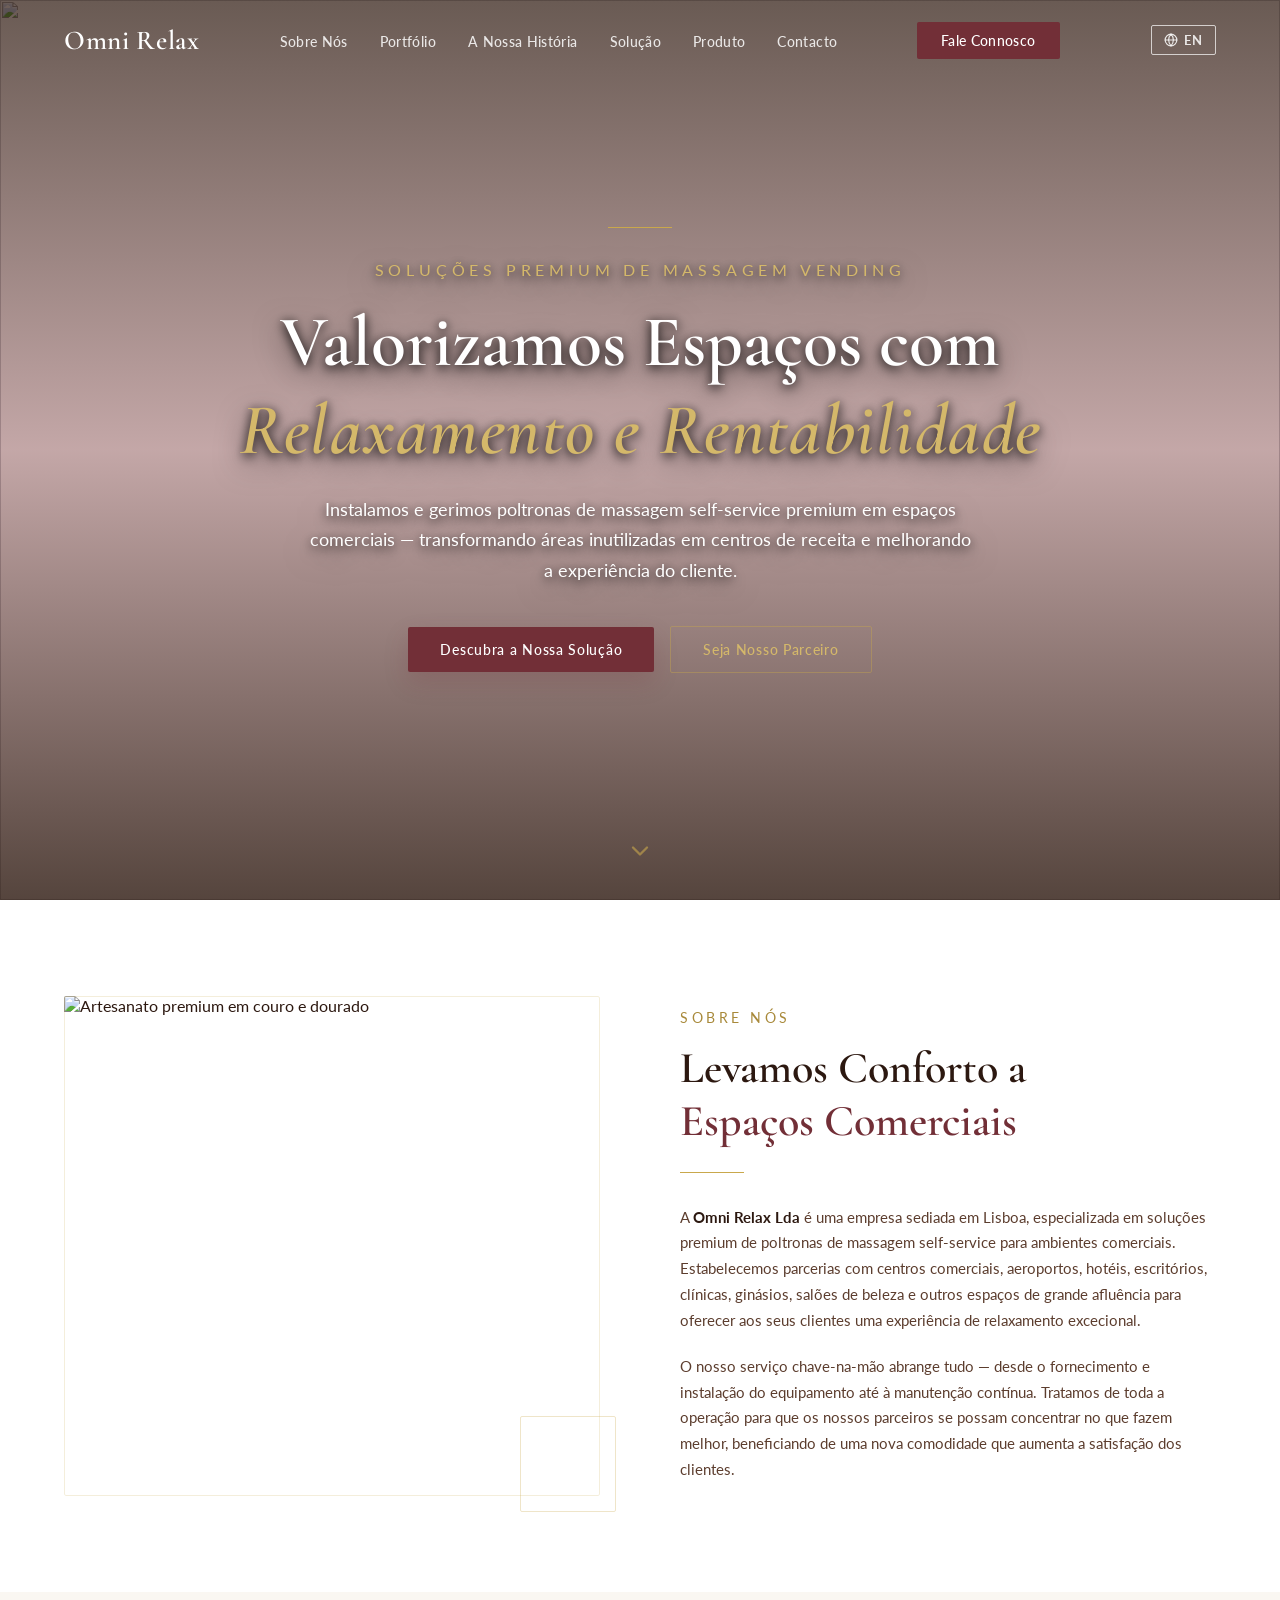
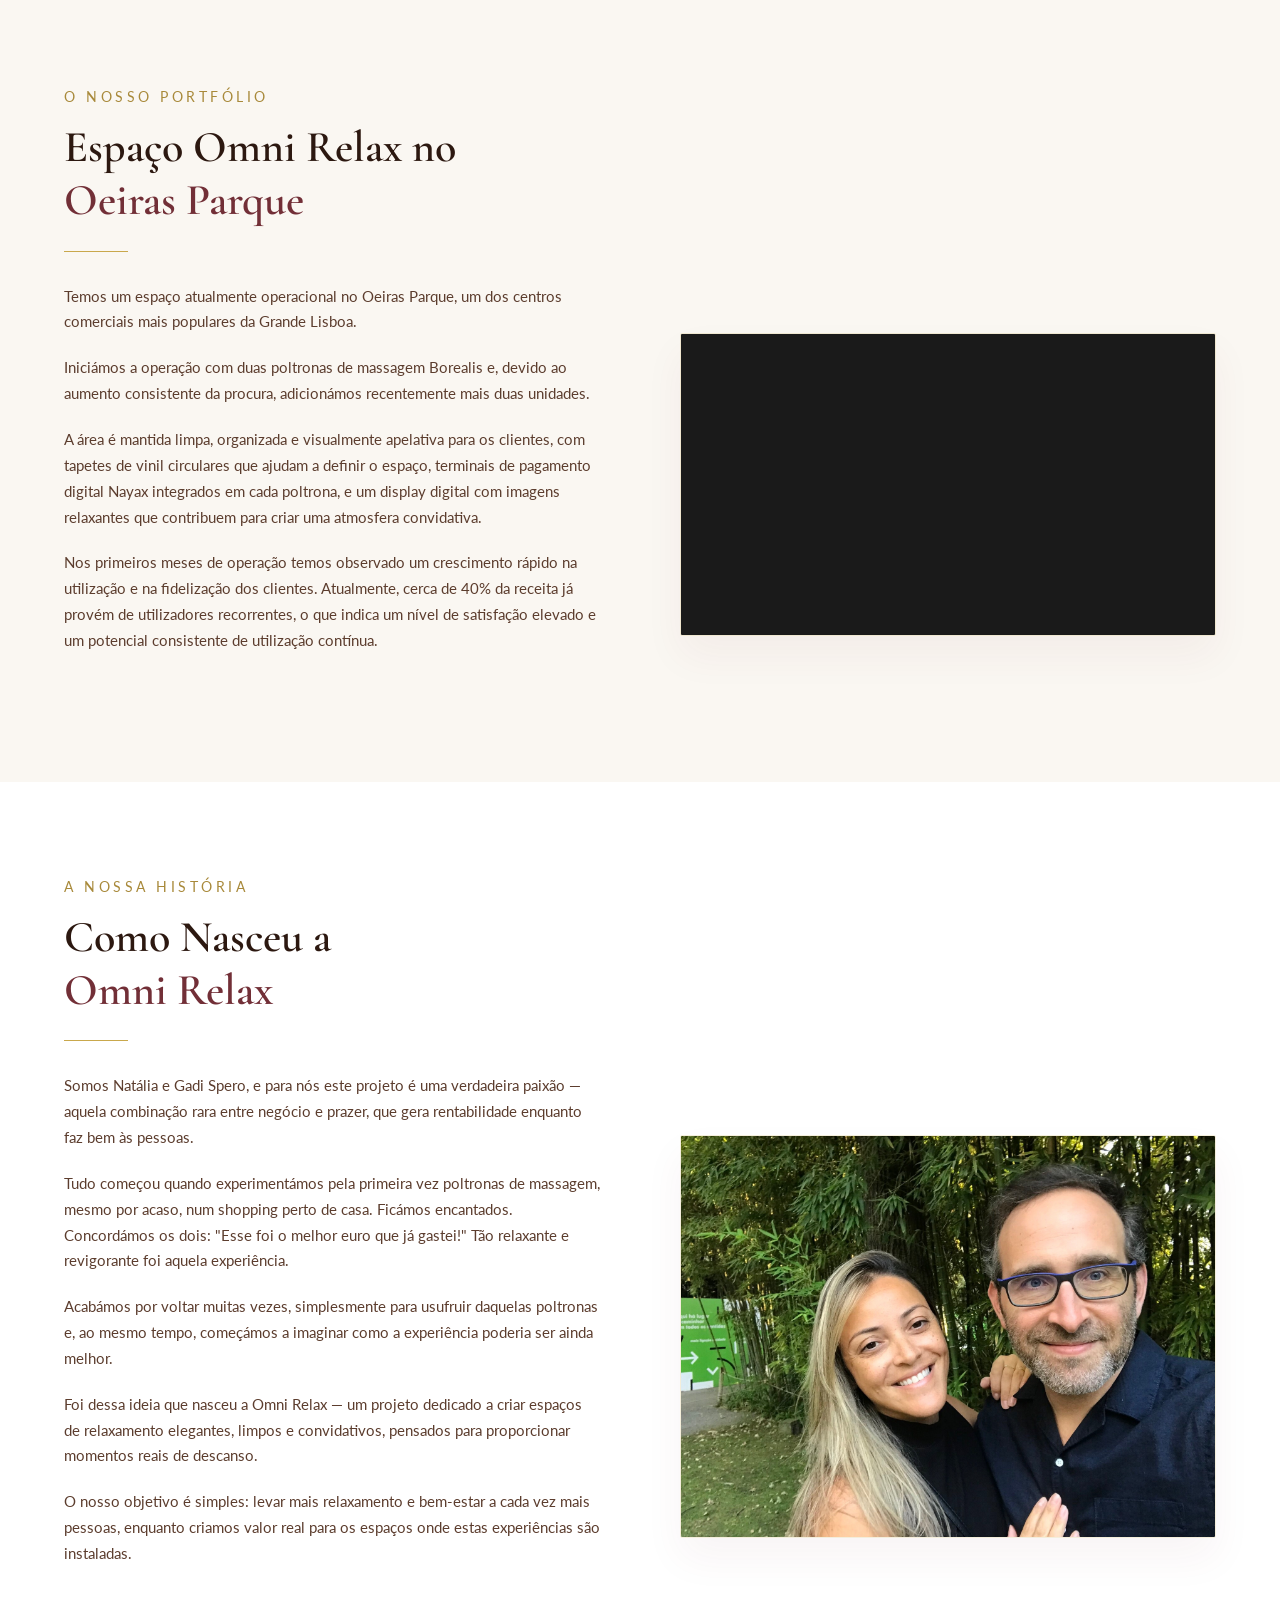
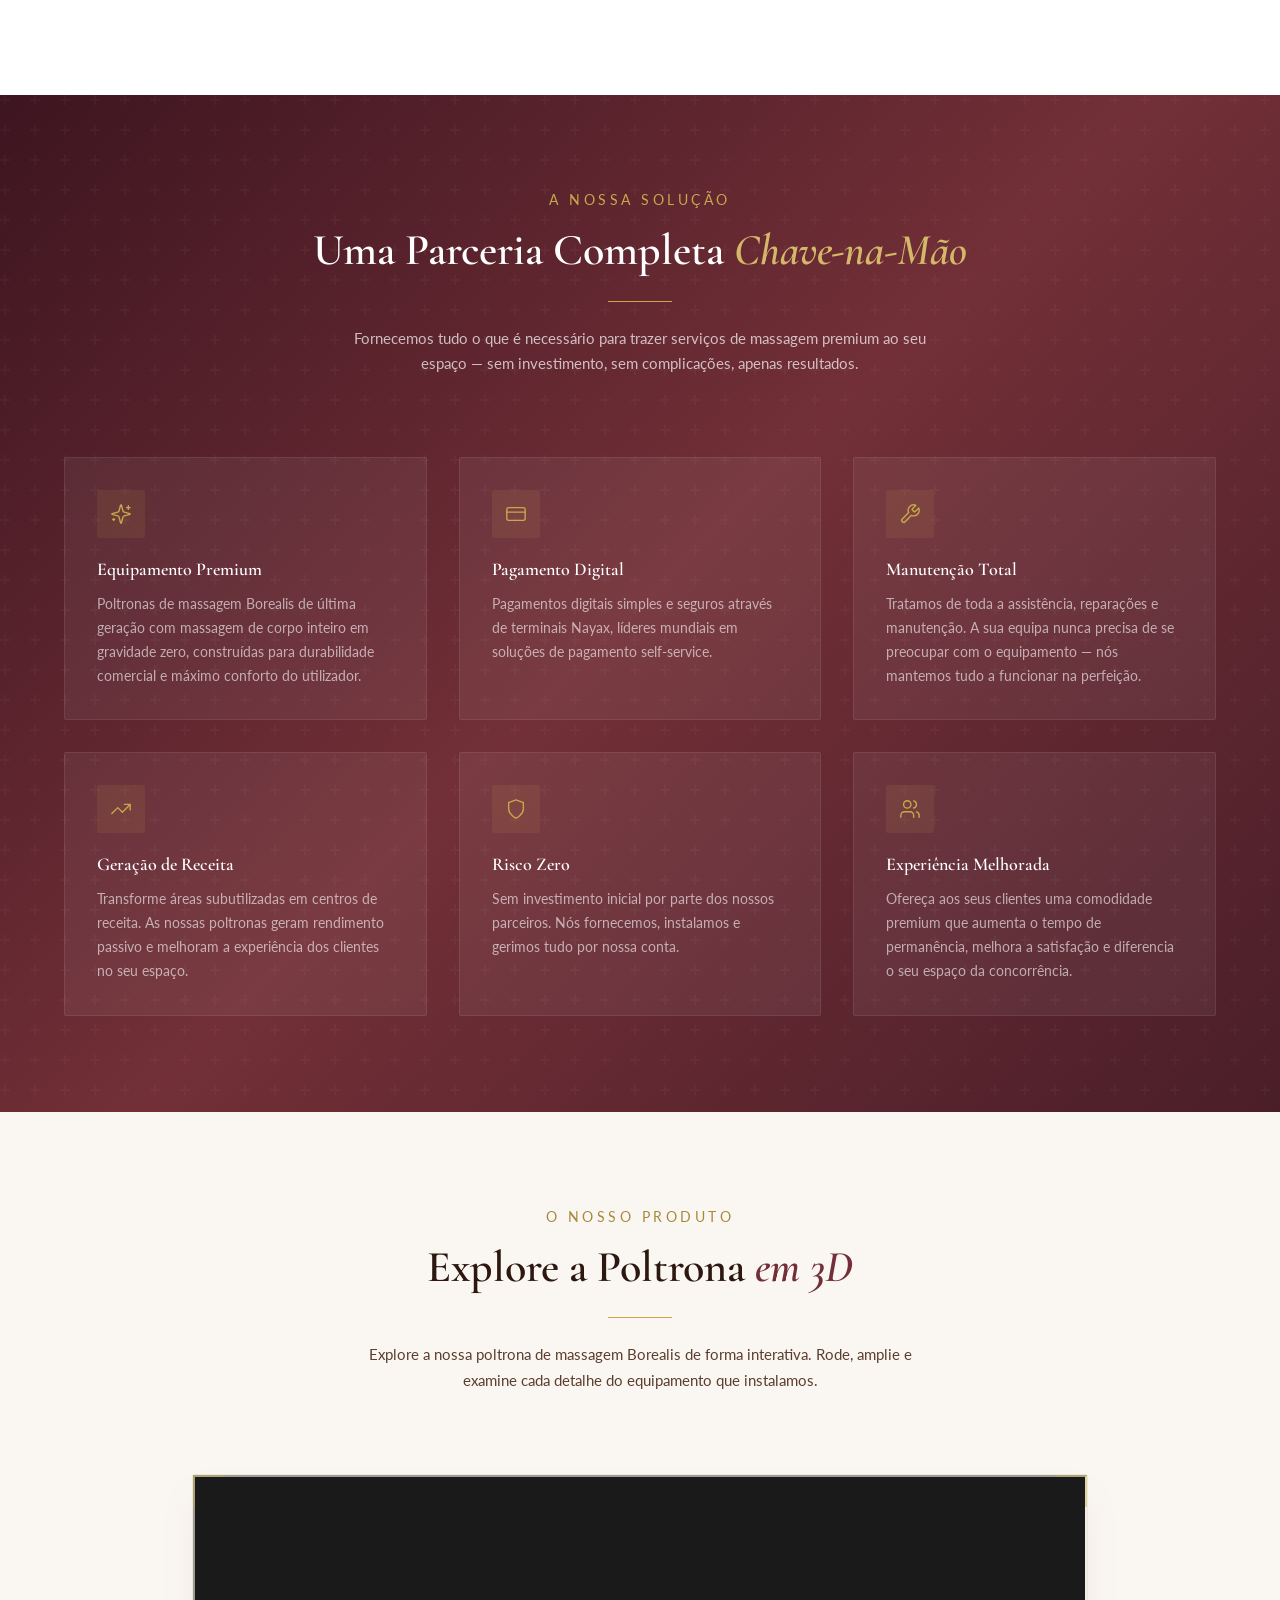
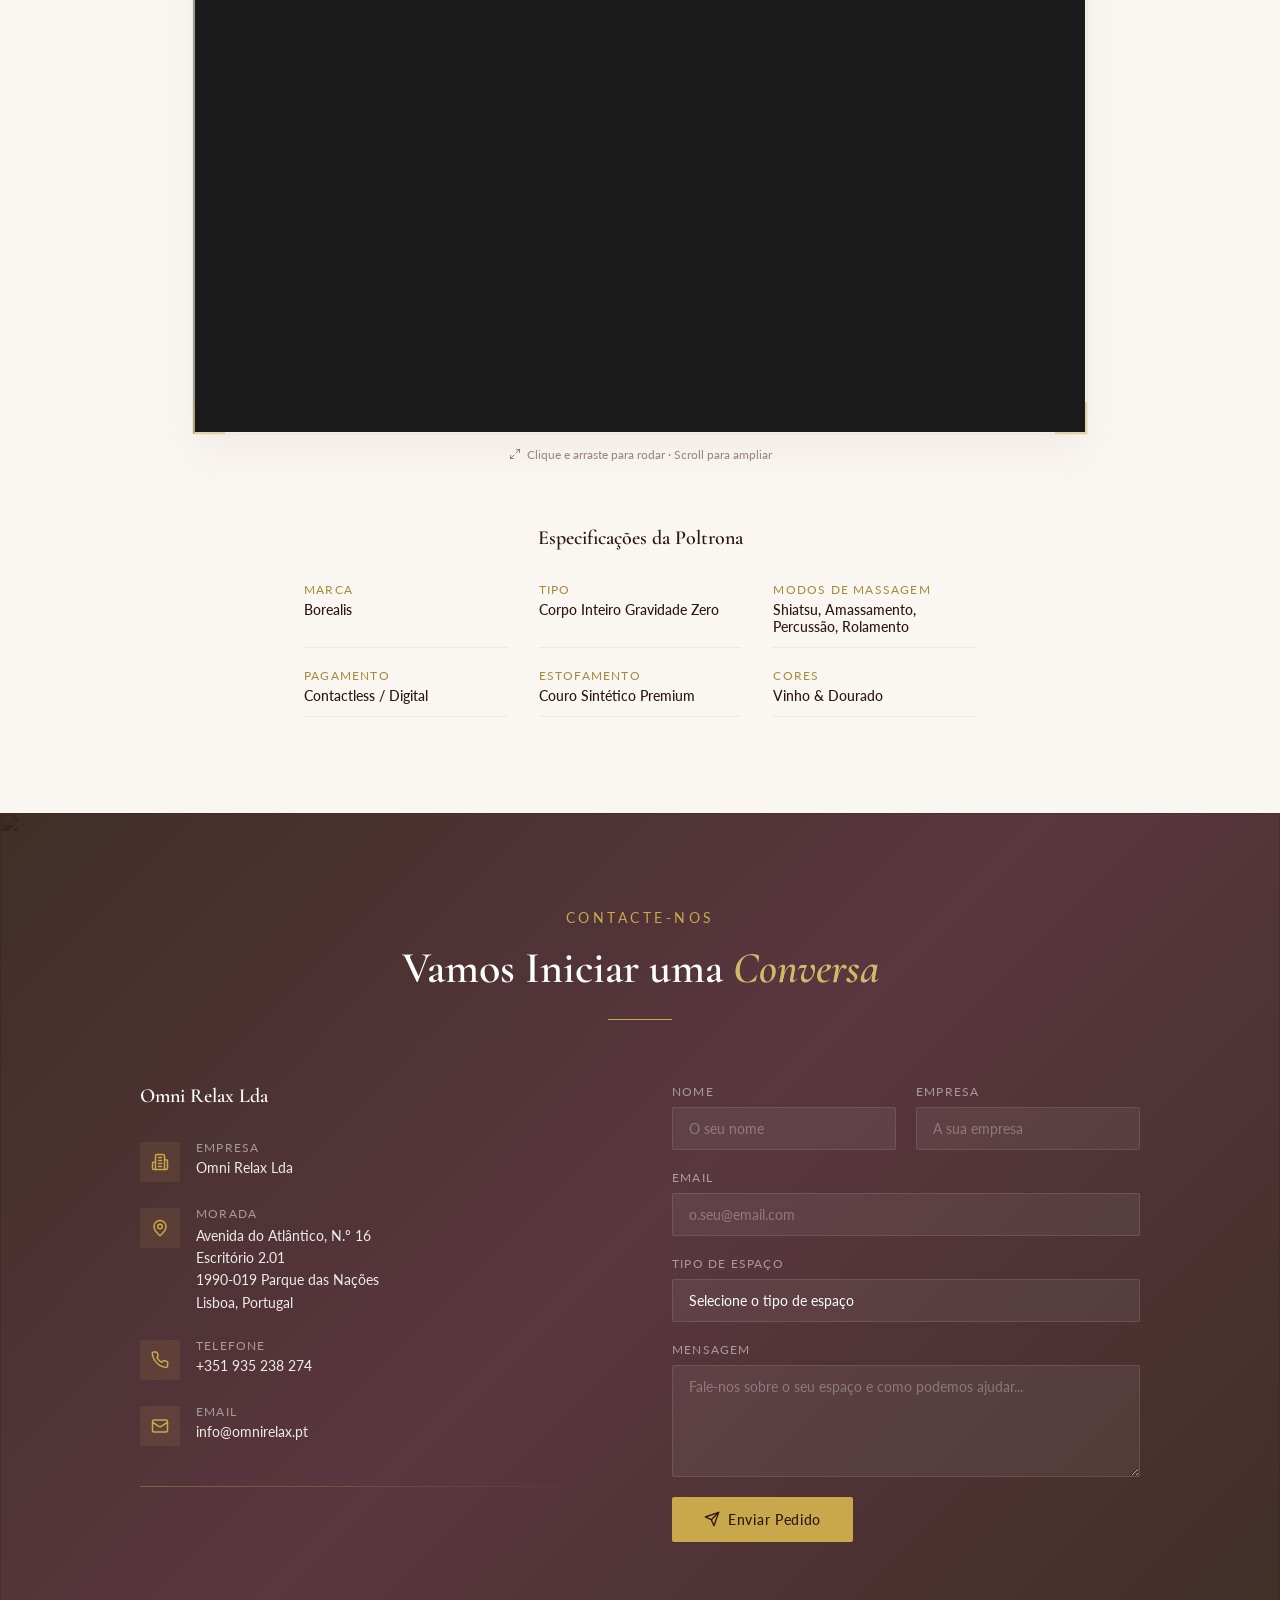
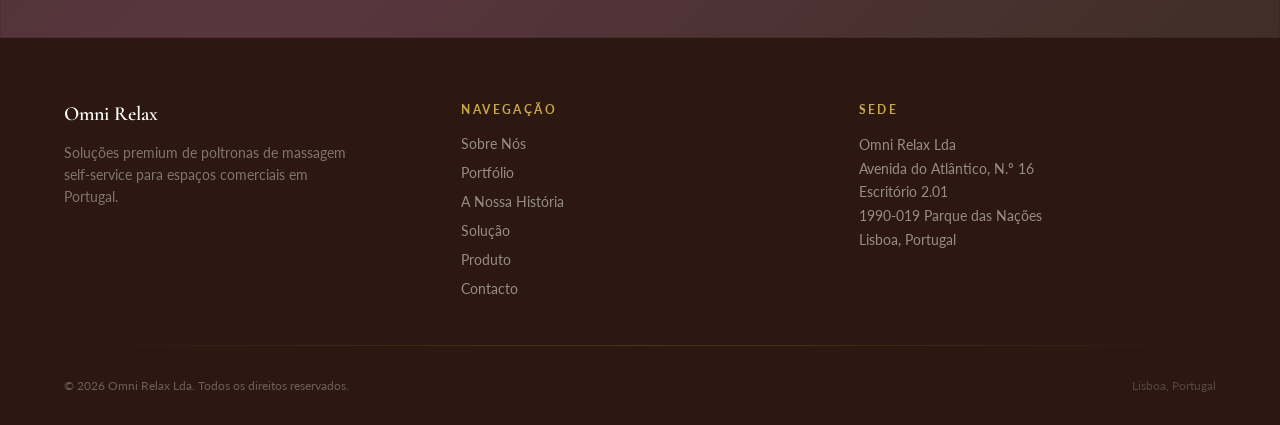
==== commit e5f5fce8: "Set favicon, OG image and ensure video autoplay meta tags" ====
--- a/index.html
+++ b/index.html
@@ -5,6 +5,11 @@
   <meta name="viewport" content="width=device-width, initial-scale=1.0" />
   <title>Omni Relax</title>
   <meta name="description" content="Soluções premium de poltronas de massagem self-service para espaços comerciais em Portugal." />
+  <link rel="icon" type="image/png" href="assets/favicon.png" />
+  <meta property="og:title" content="Omni Relax" />
+  <meta property="og:description" content="Soluções premium de poltronas de massagem self-service para espaços comerciais em Portugal." />
+  <meta property="og:image" content="assets/logo.png" />
+  <meta property="og:type" content="website" />
   <link rel="preconnect" href="https://fonts.googleapis.com" />
   <link rel="preconnect" href="https://fonts.gstatic.com" crossorigin />
   <link href="https://fonts.googleapis.com/css2?family=Cormorant+Garamond:ital,wght@0,400;0,500;0,600;0,700;1,400;1,500;1,600&family=Lato:wght@300;400;700&display=swap" rel="stylesheet" />
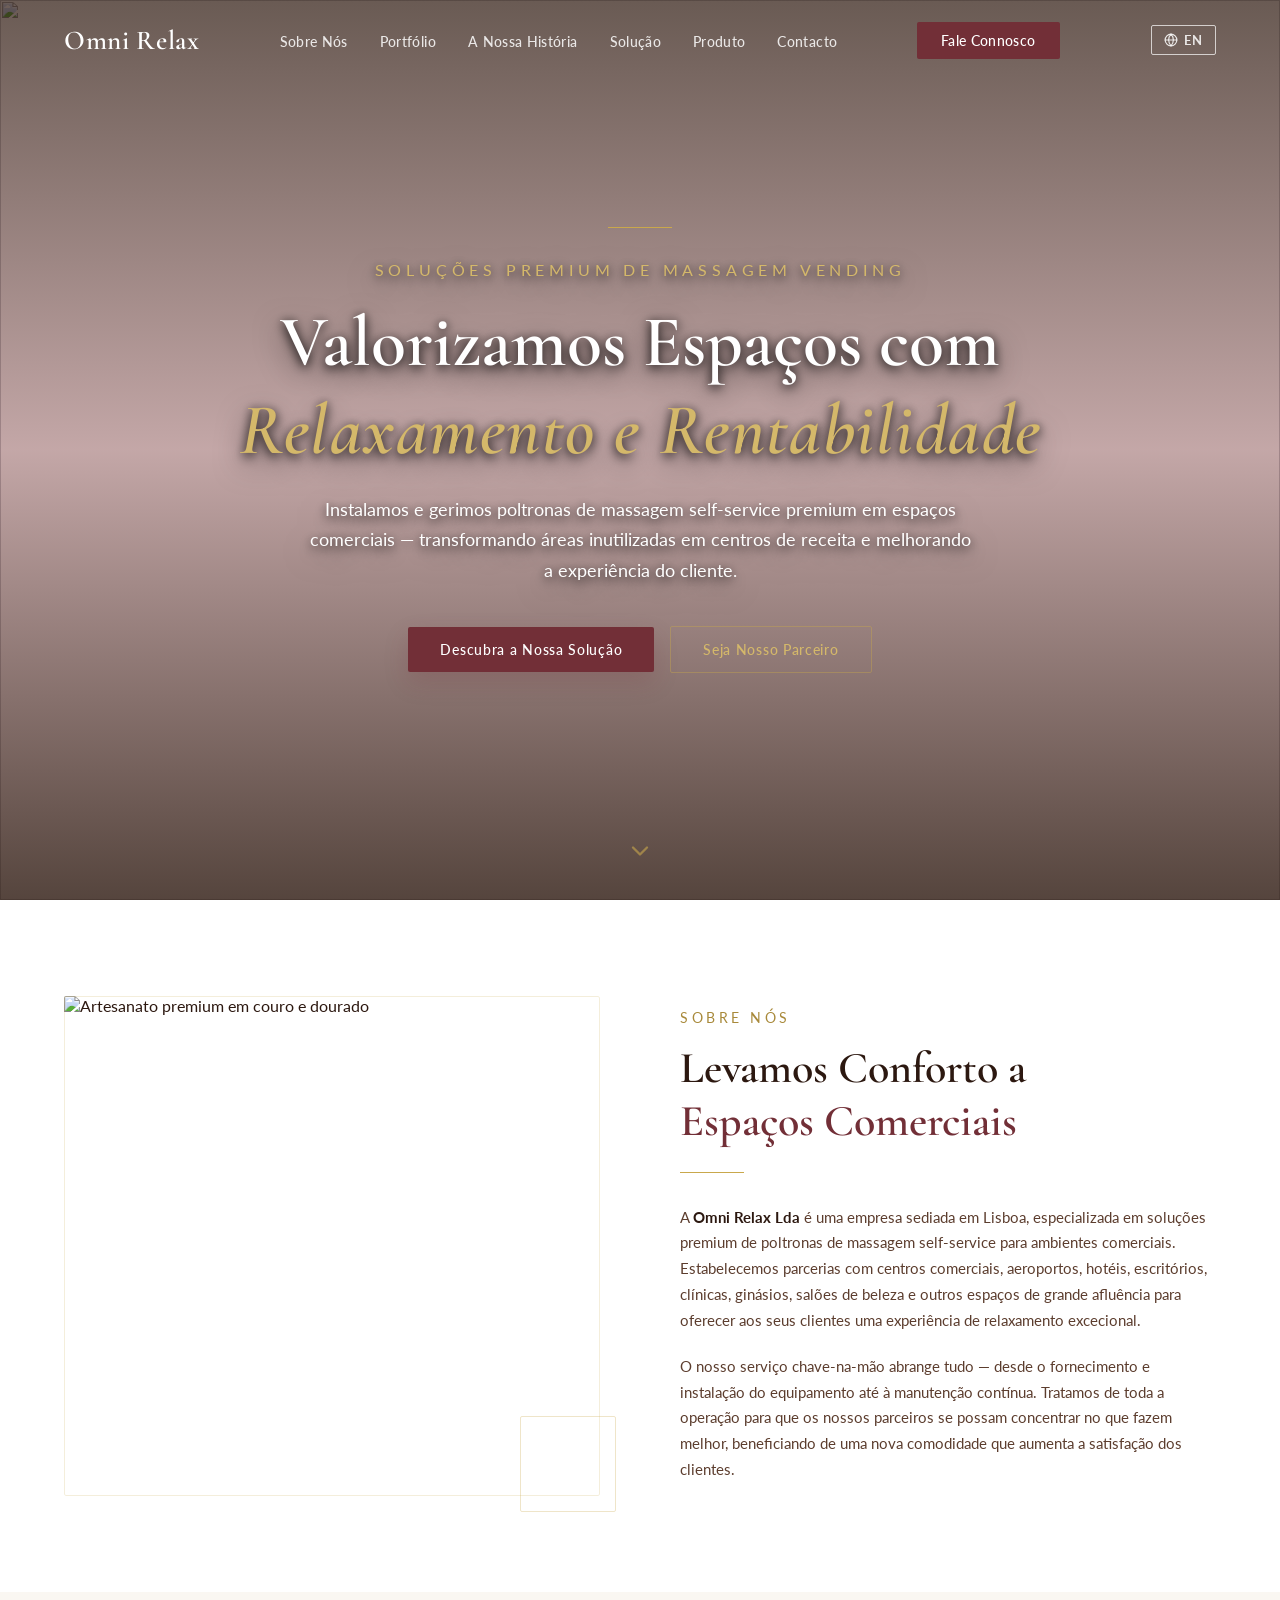
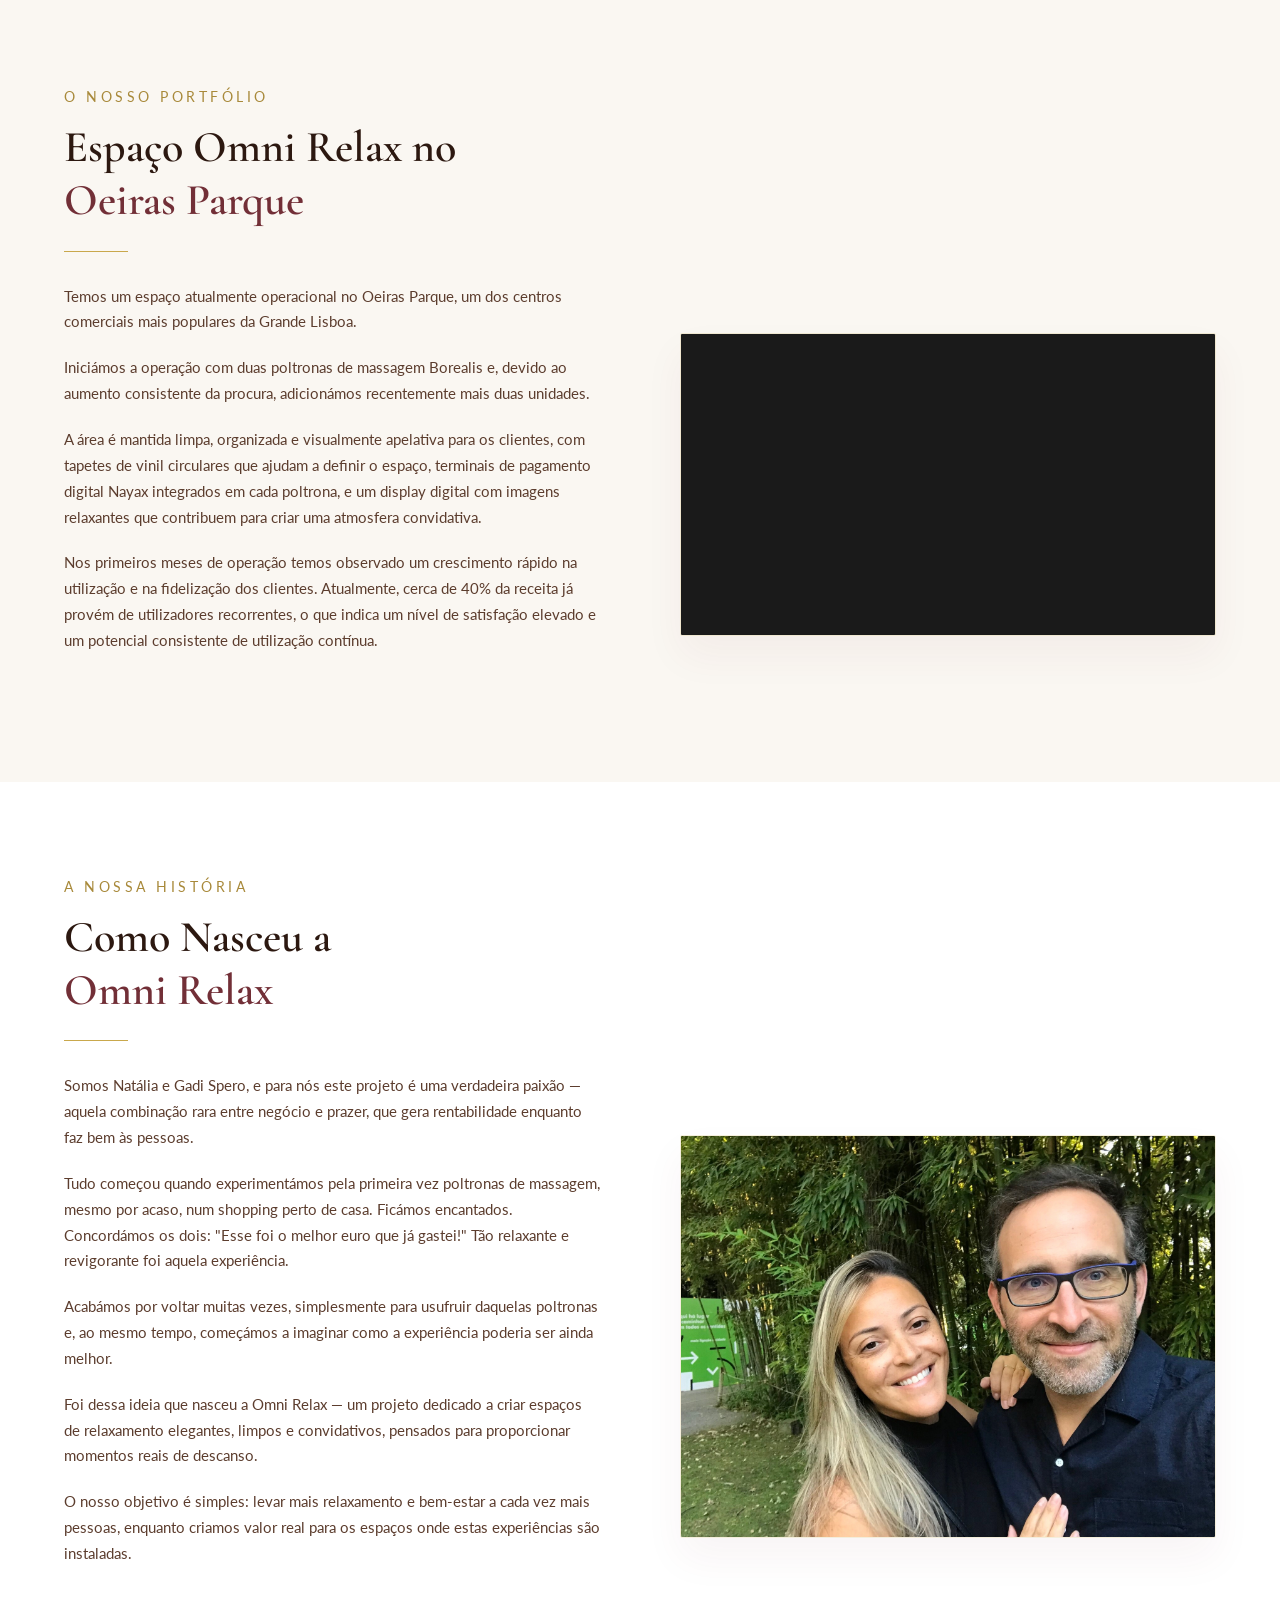
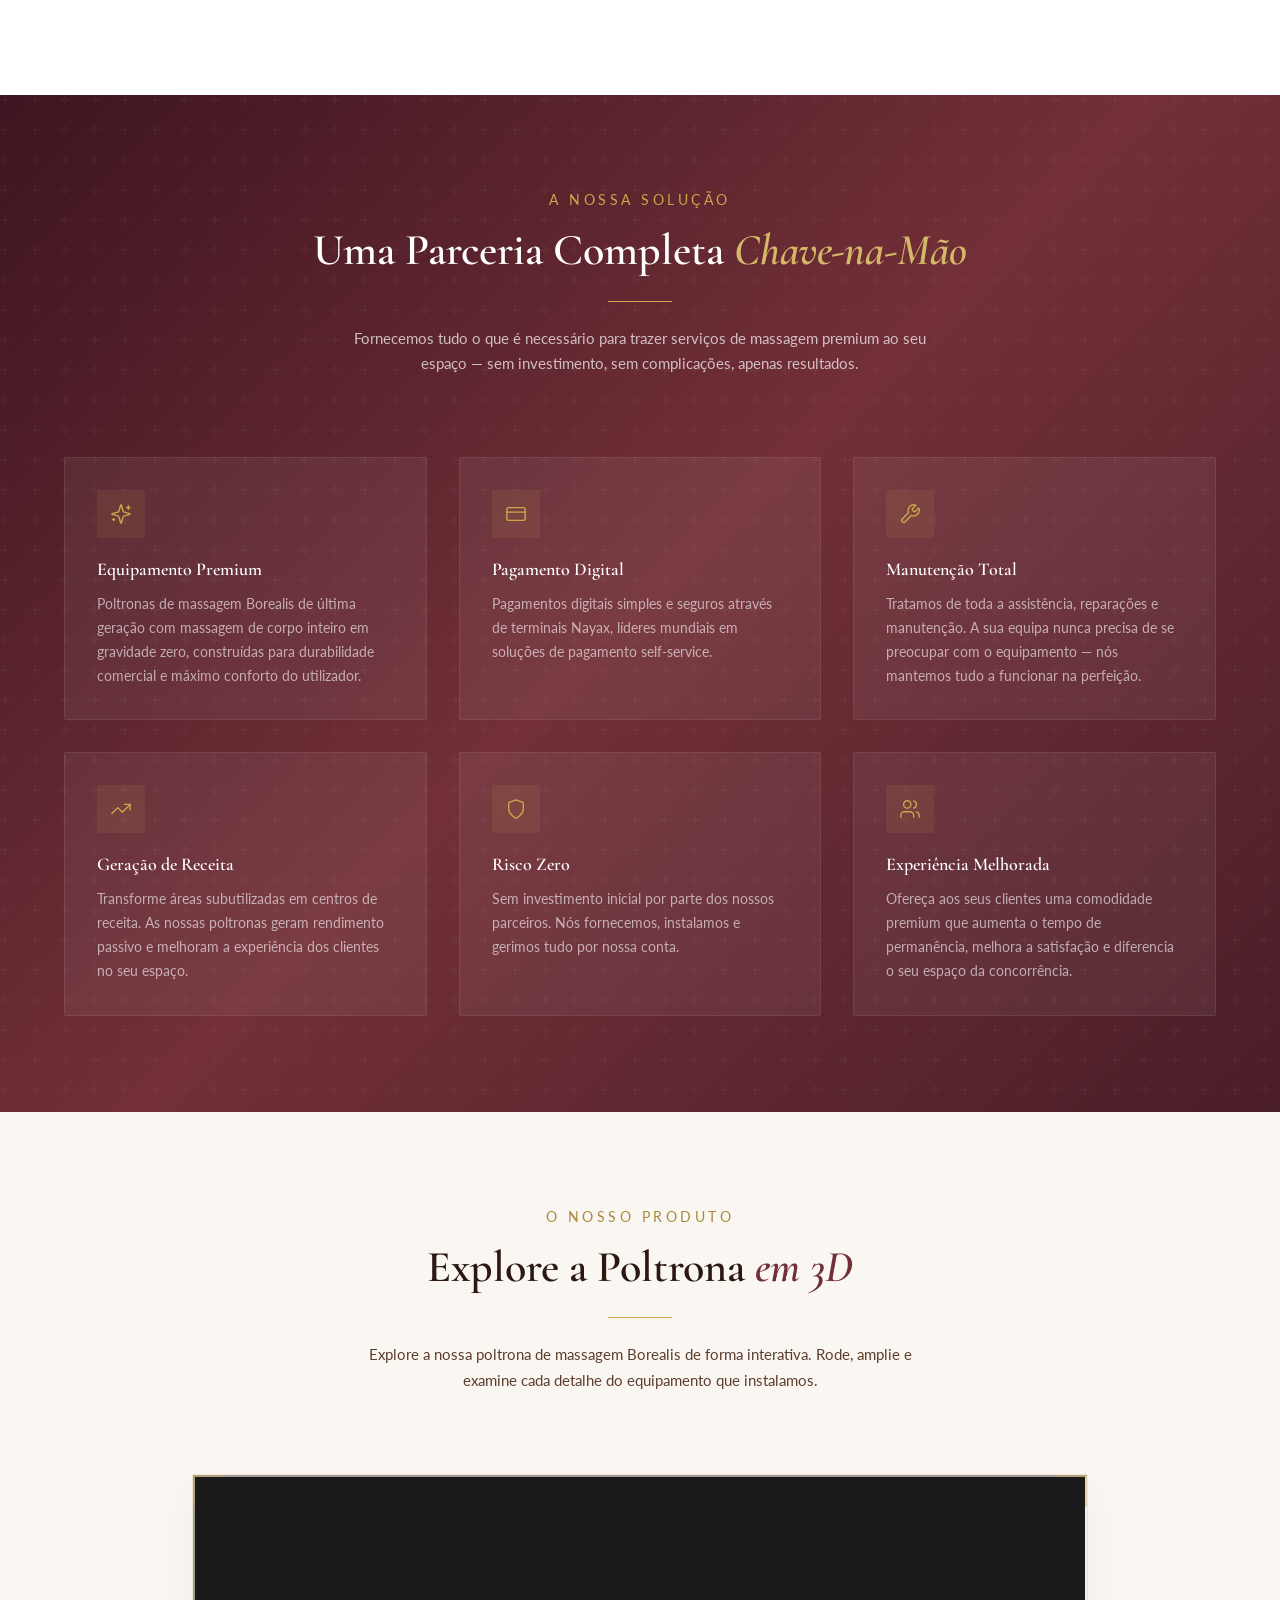
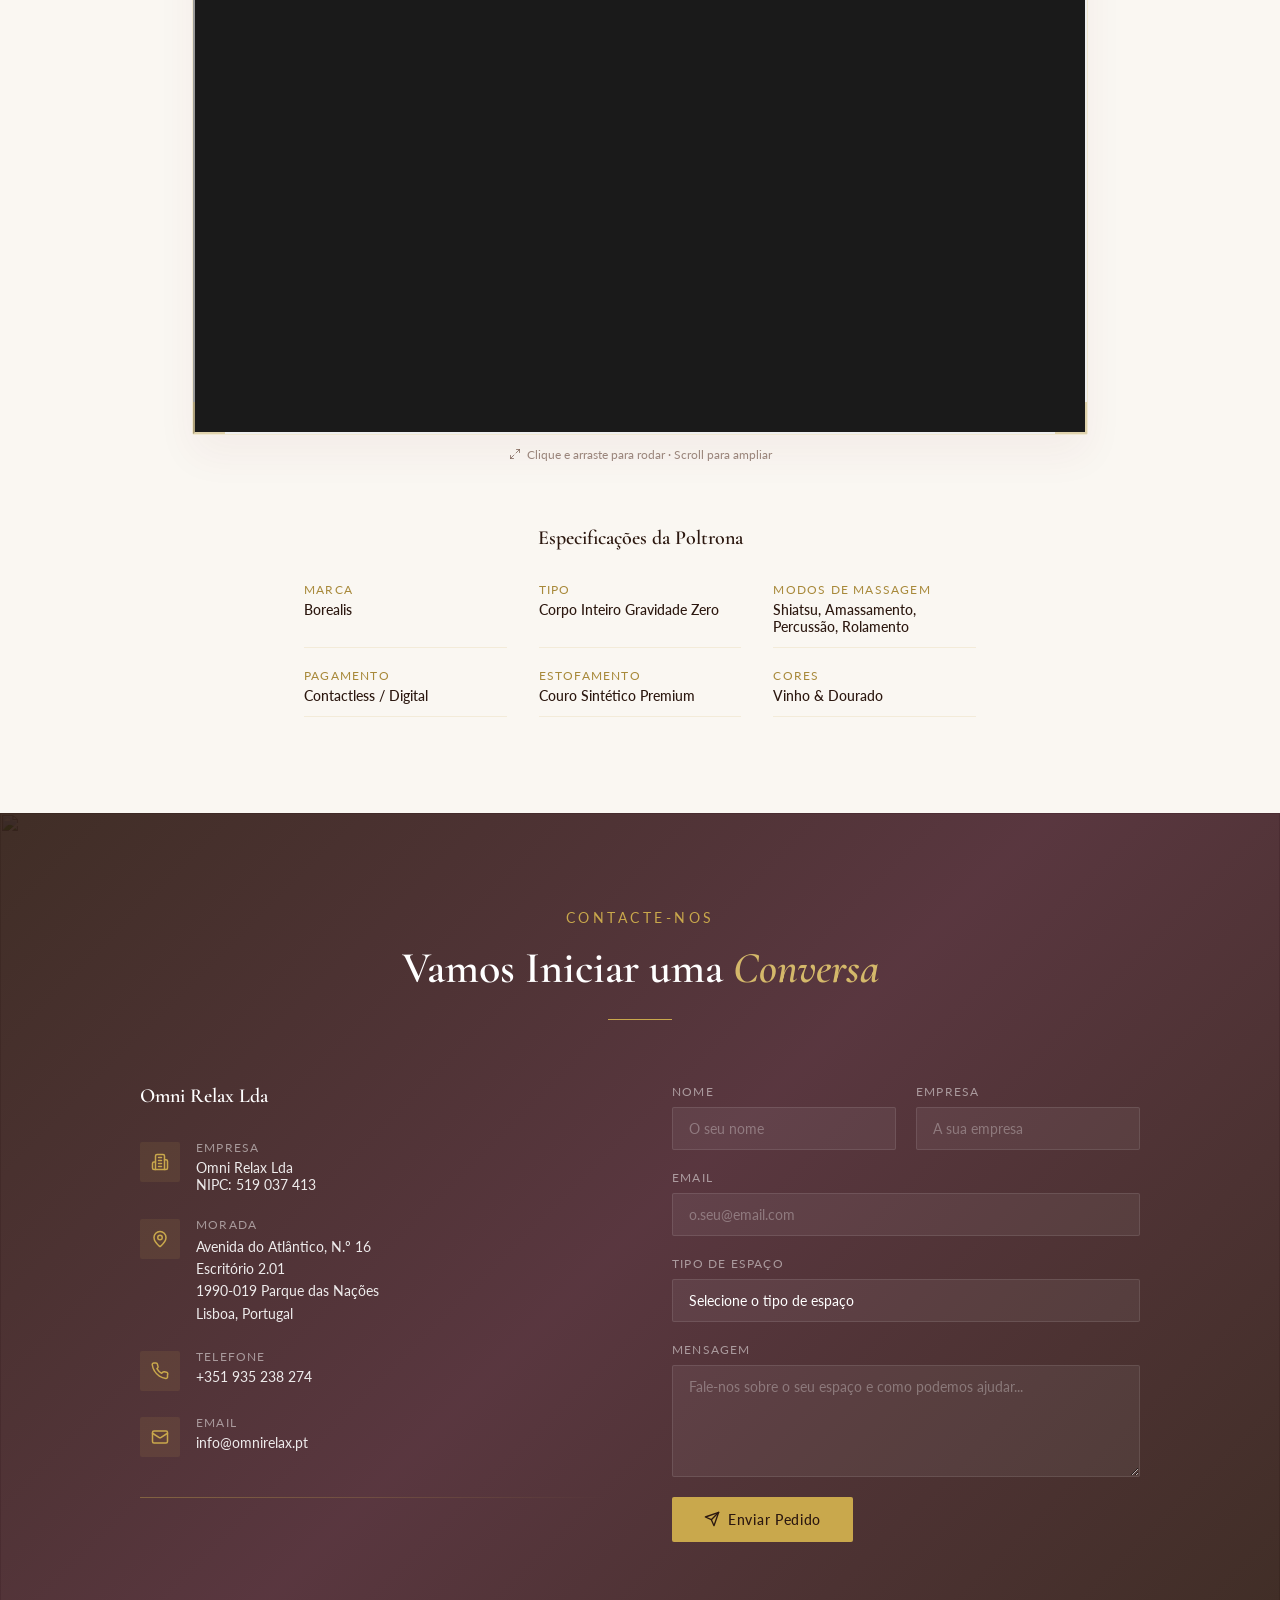
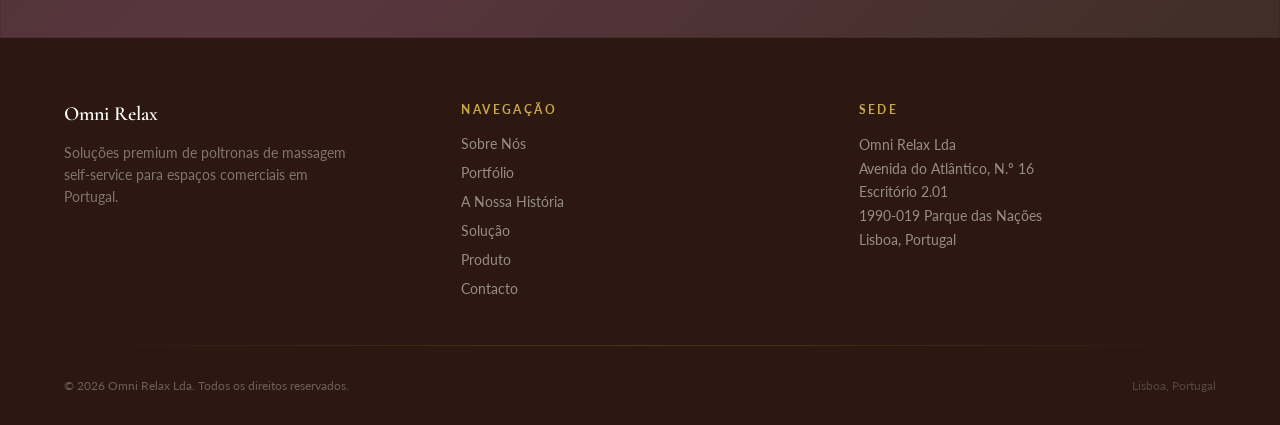
==== commit 83fed816: "Update index.html" ====
--- a/index.html
+++ b/index.html
@@ -424,7 +424,10 @@
               </div>
               <div>
                 <p class="contact-info-label">Empresa</p>
-                <p class="contact-info-value">Omni Relax Lda</p>
+                <p class="contact-info-value">
+                  Omni Relax Lda<br>
+                  NIPC: 519 037 413
+                </p>
               </div>
             </div>
             <div class="contact-info-item">
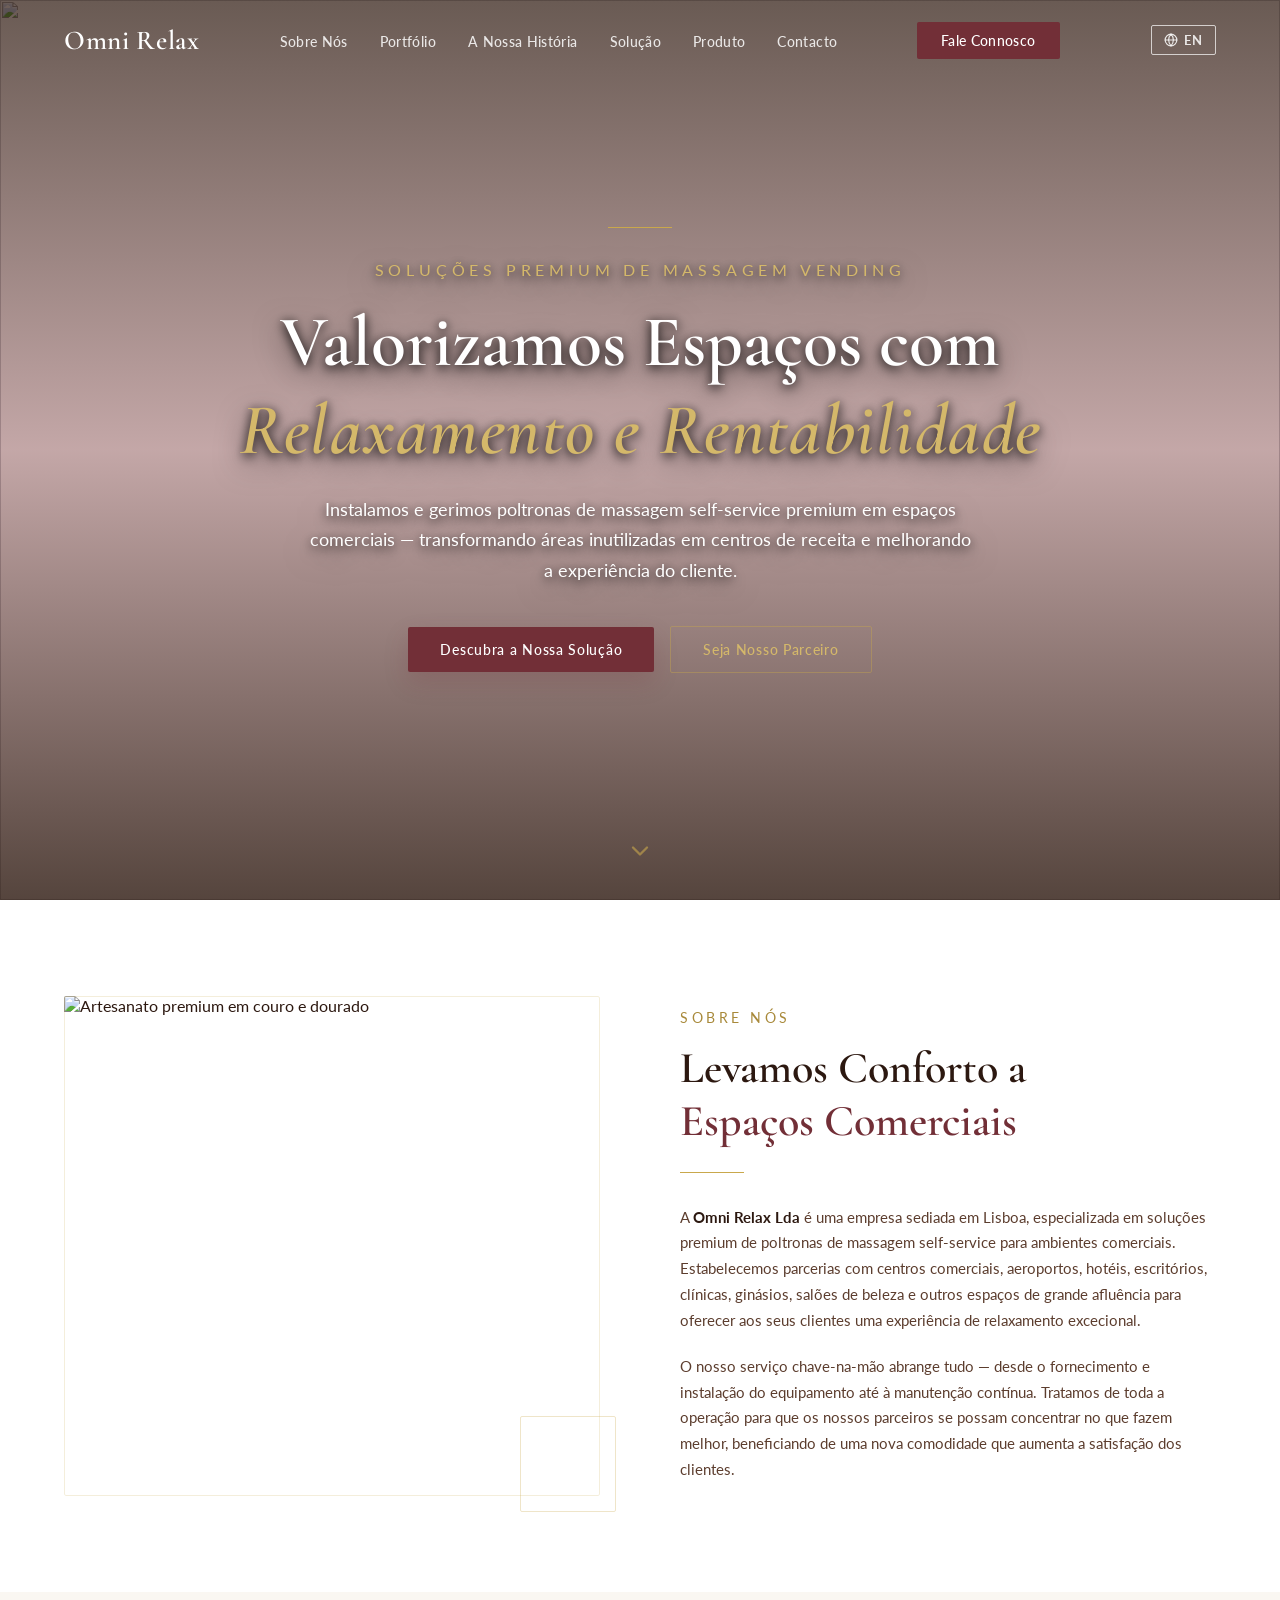
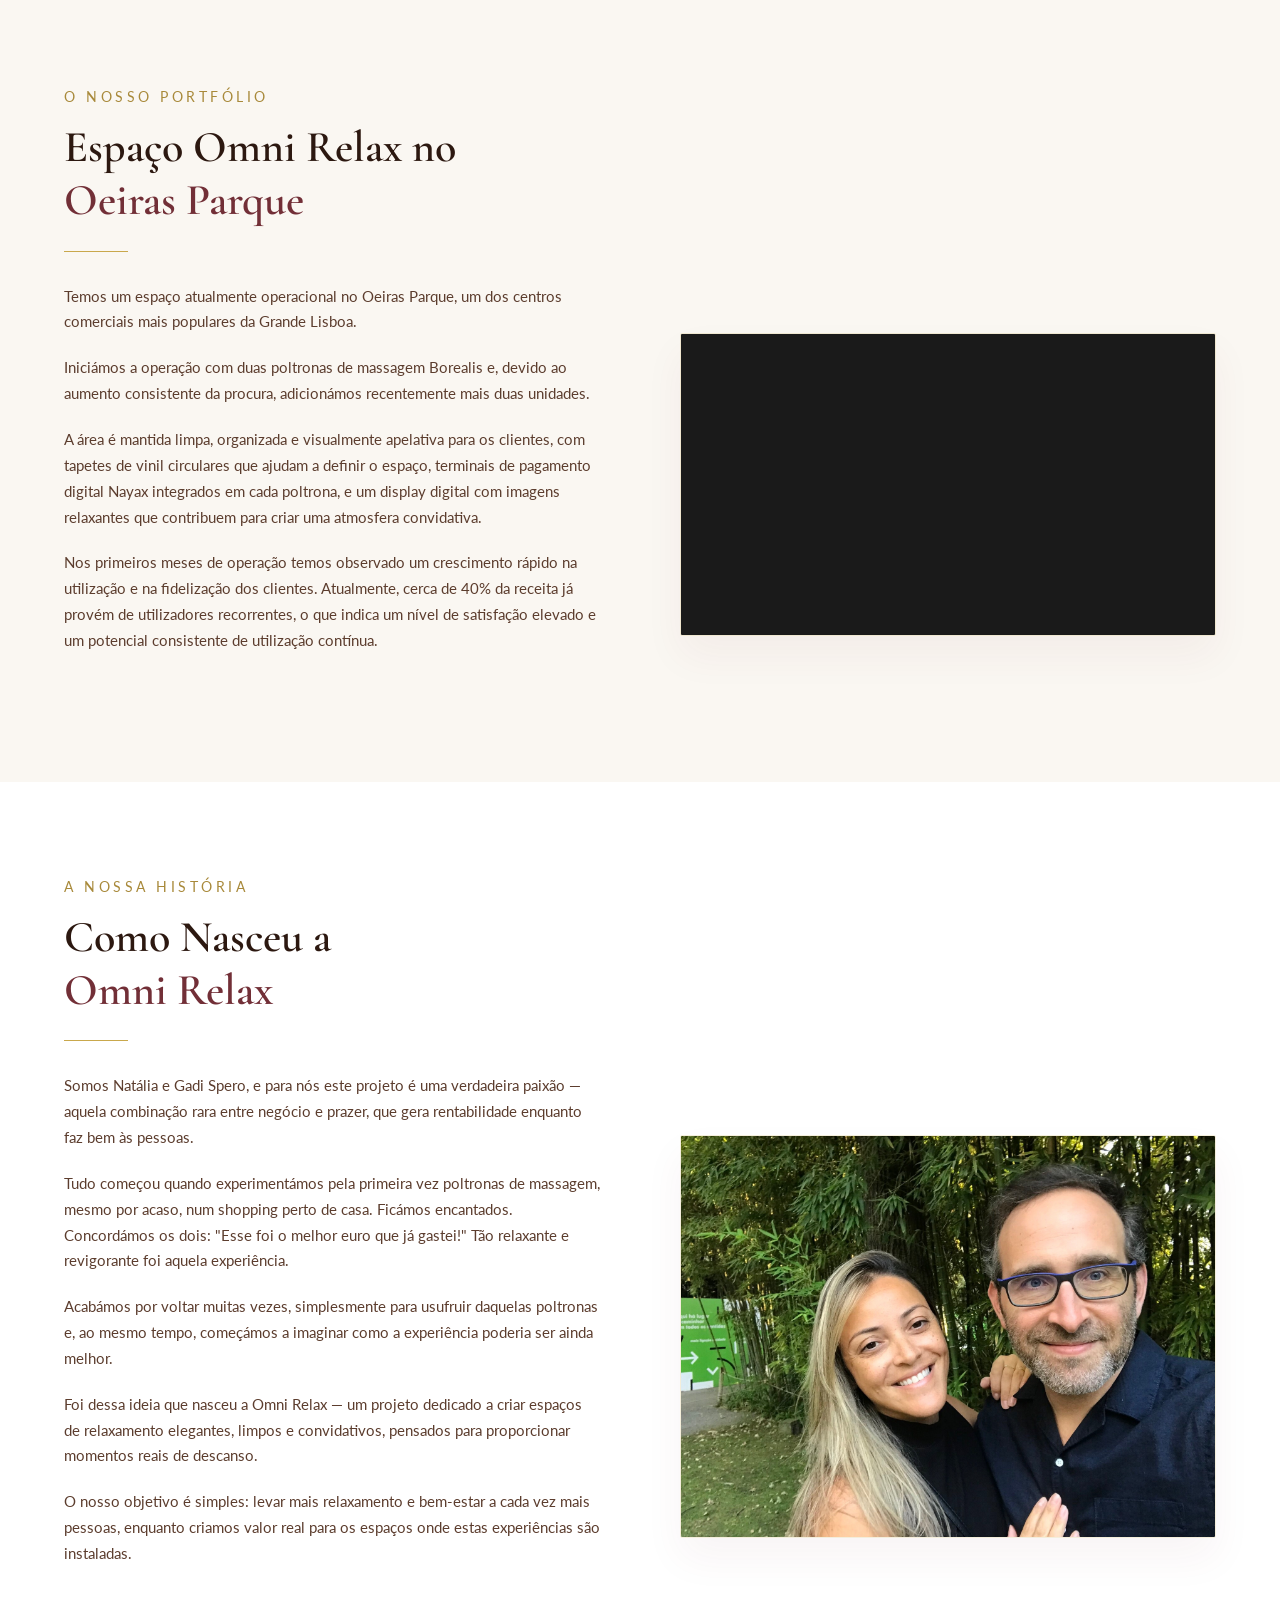
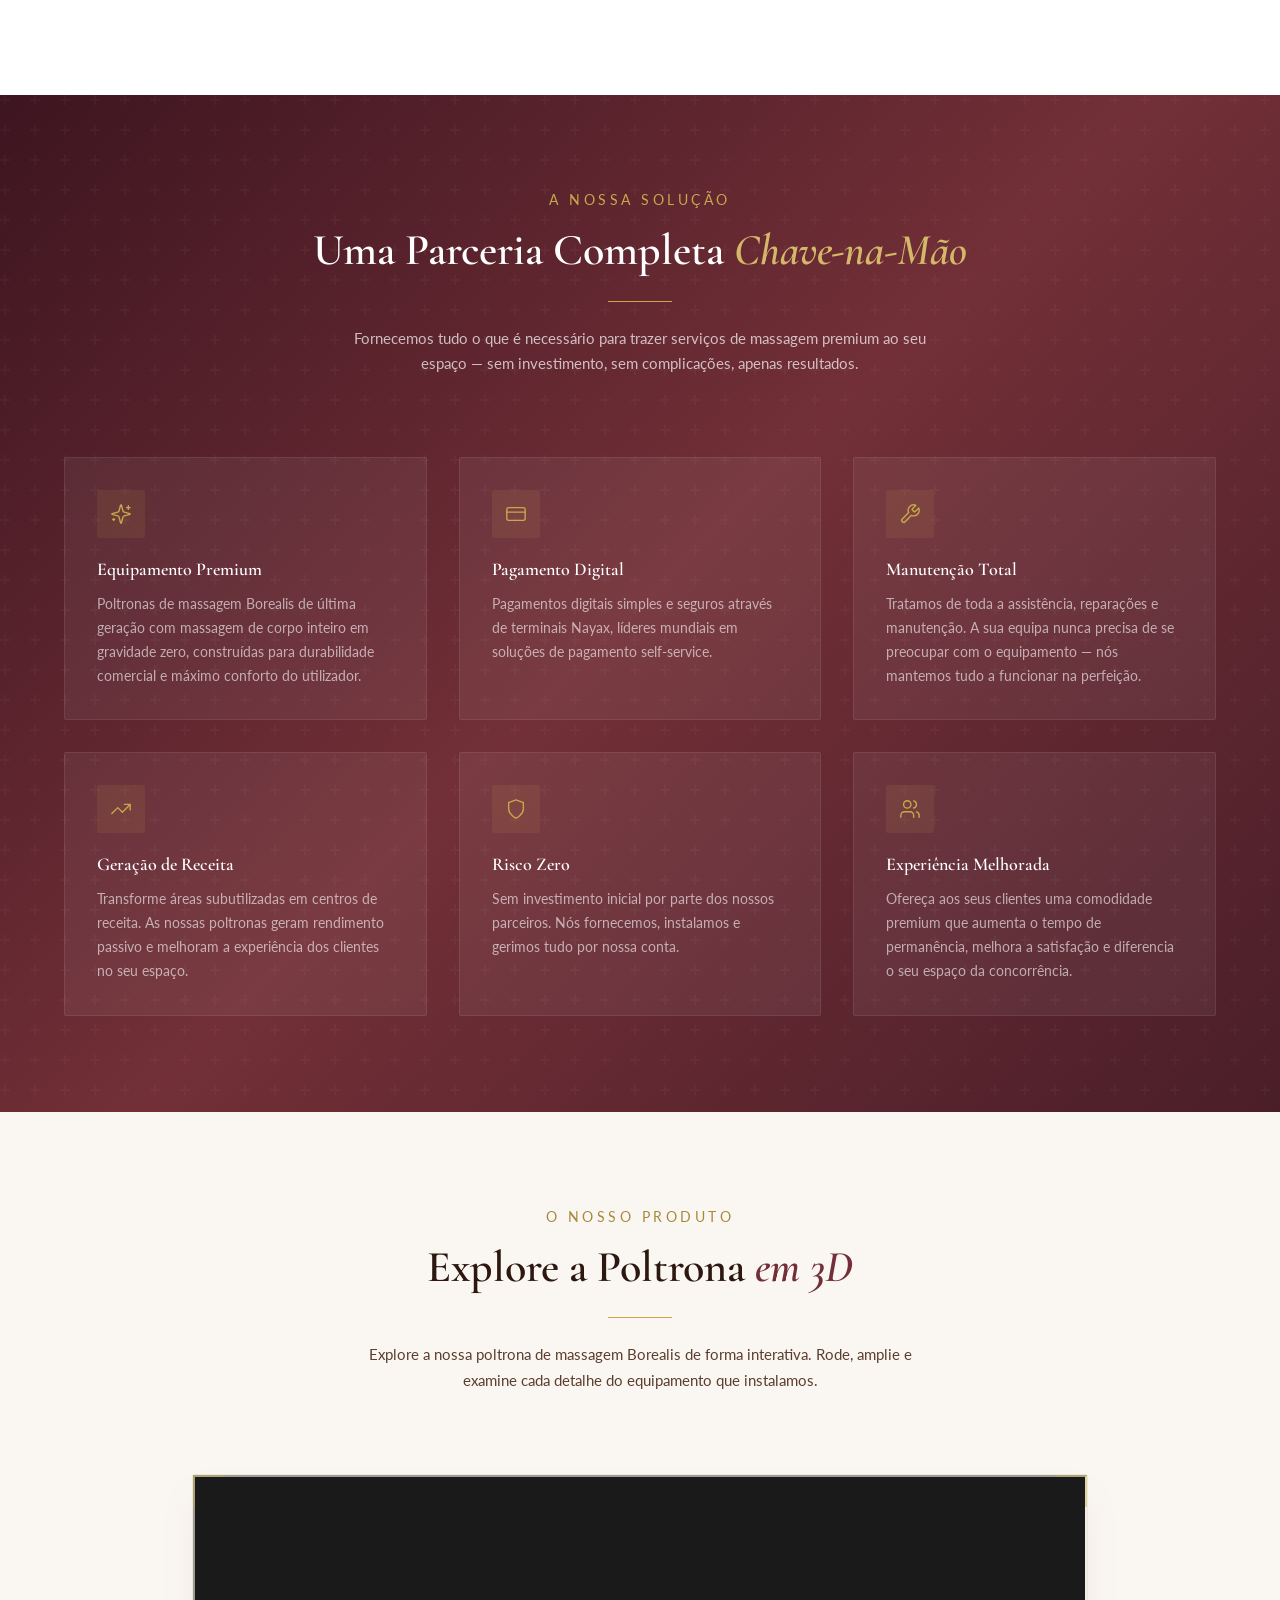
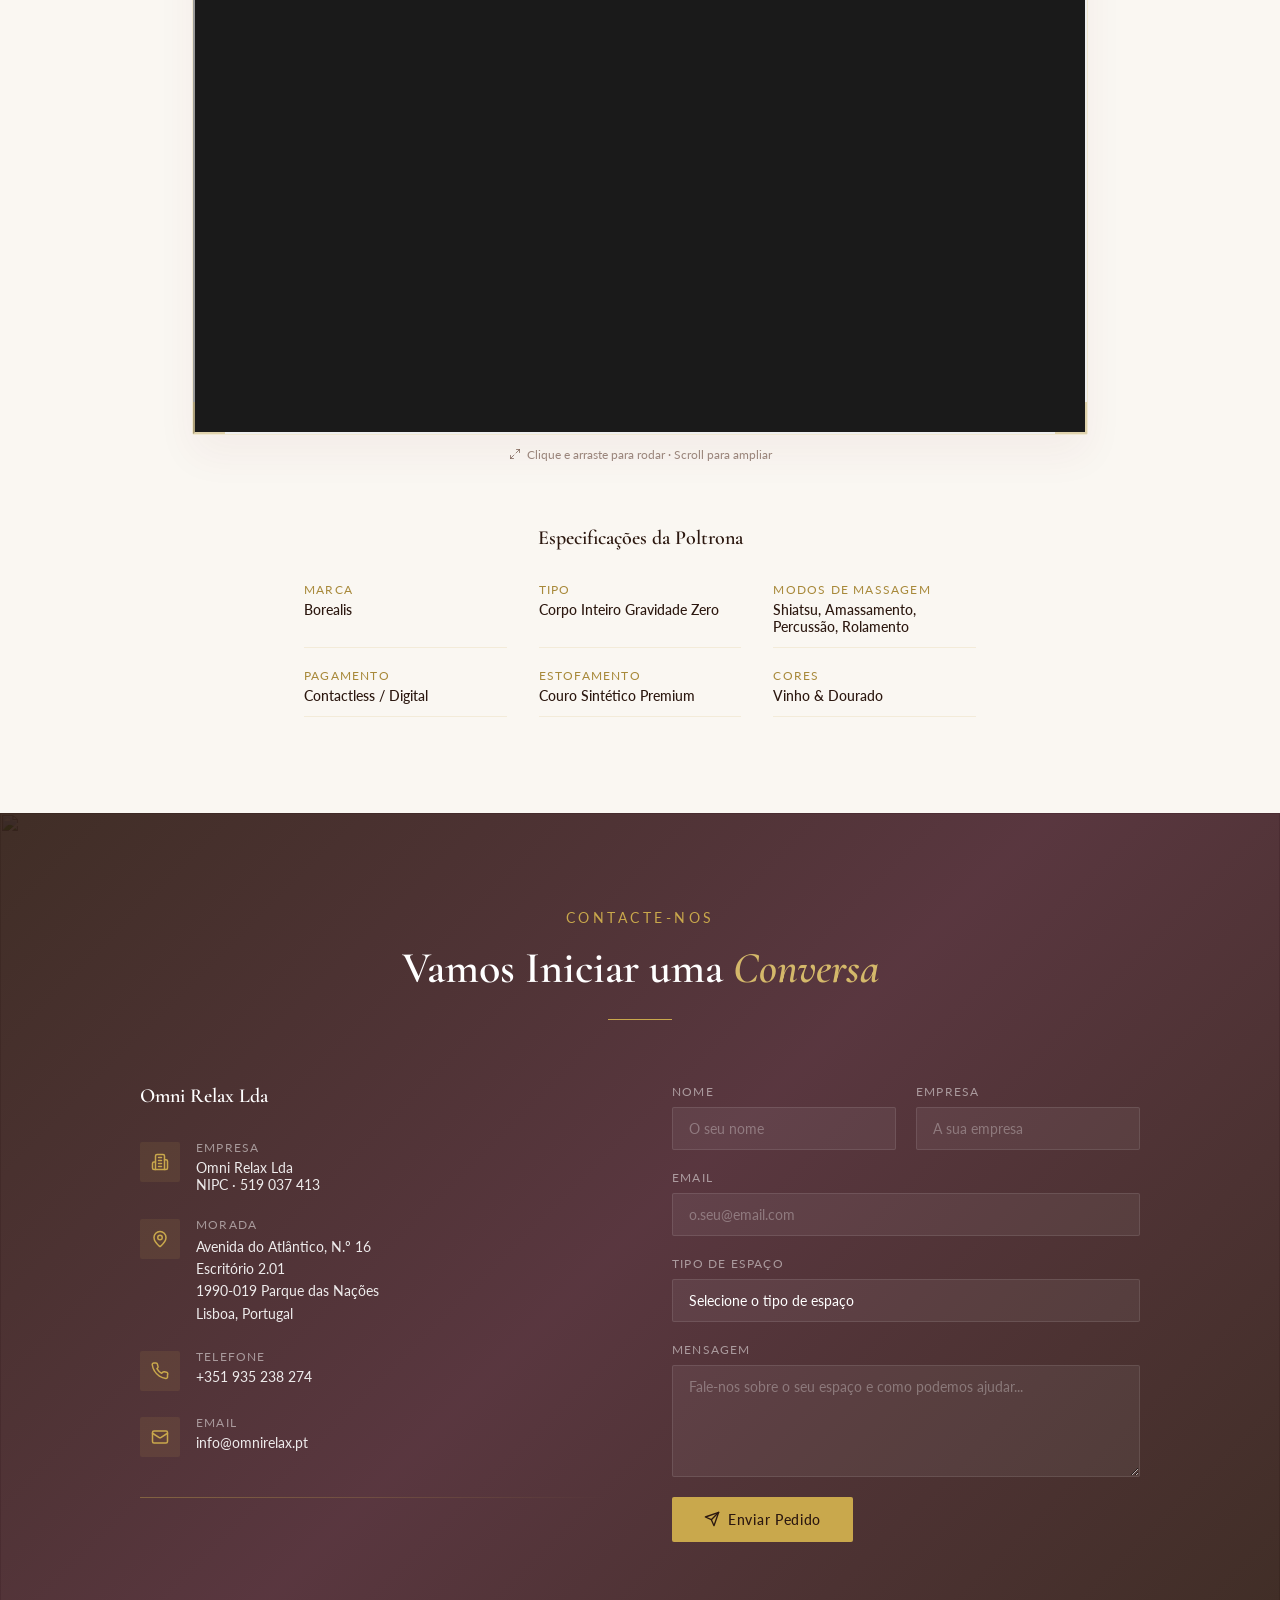
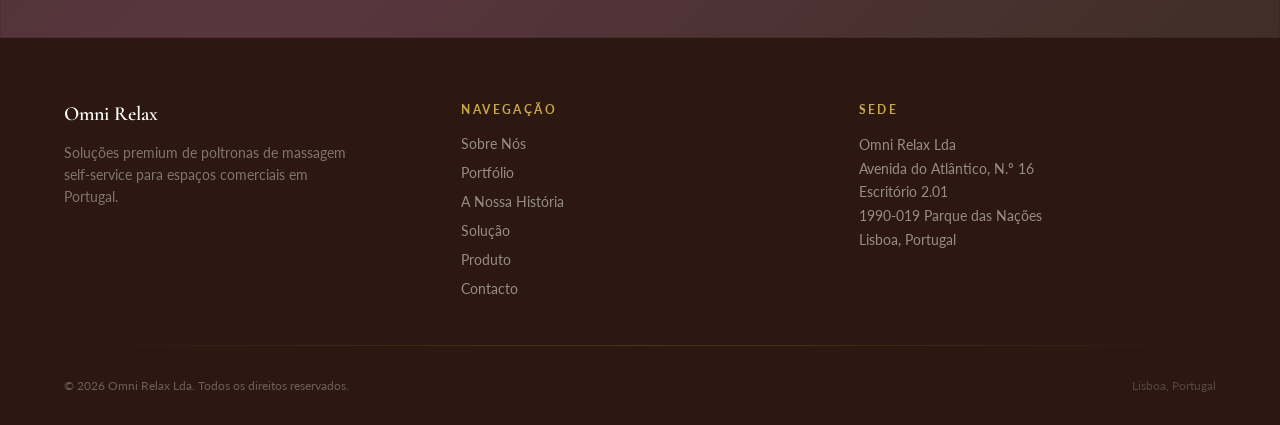
==== commit 071d048f: "Update index.html" ====
--- a/index.html
+++ b/index.html
@@ -426,7 +426,7 @@
                 <p class="contact-info-label">Empresa</p>
                 <p class="contact-info-value">
                   Omni Relax Lda<br>
-                  NIPC: 519 037 413
+                  NIPC · 519 037 413
                 </p>
               </div>
             </div>
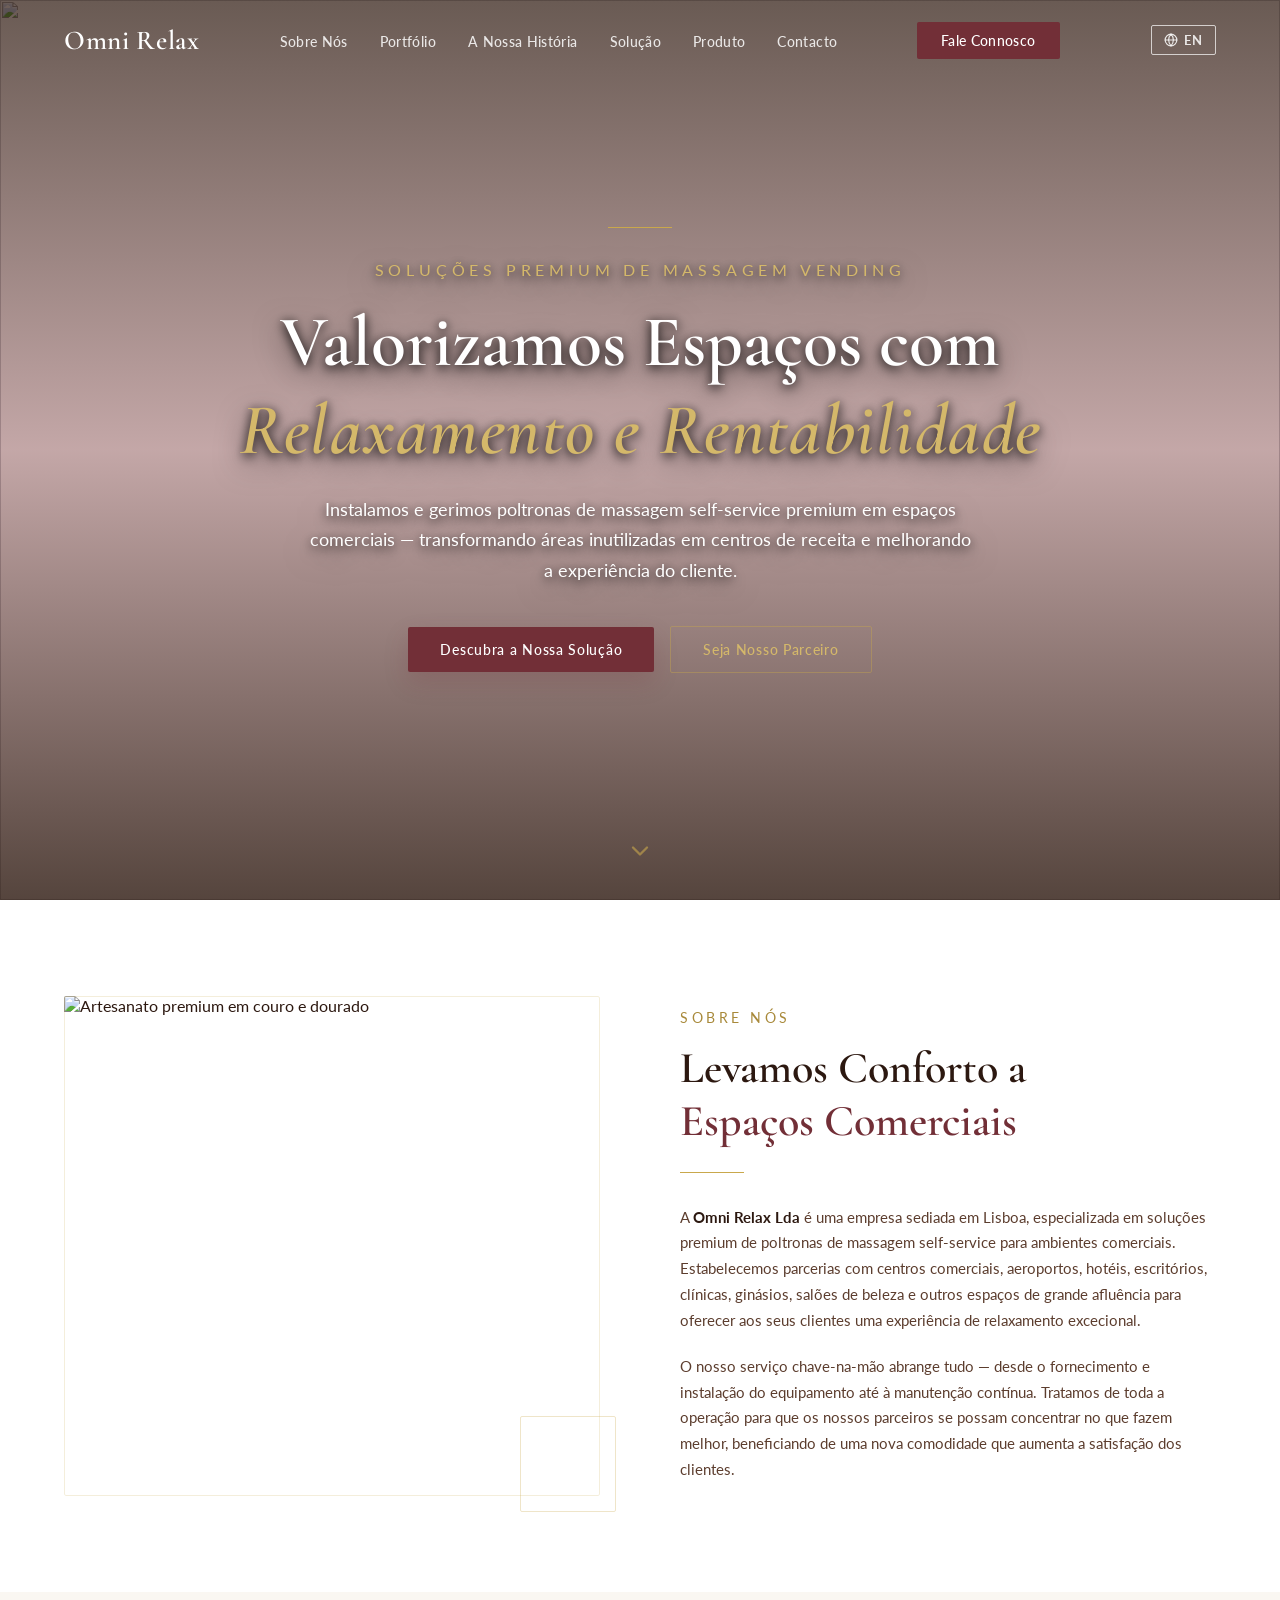
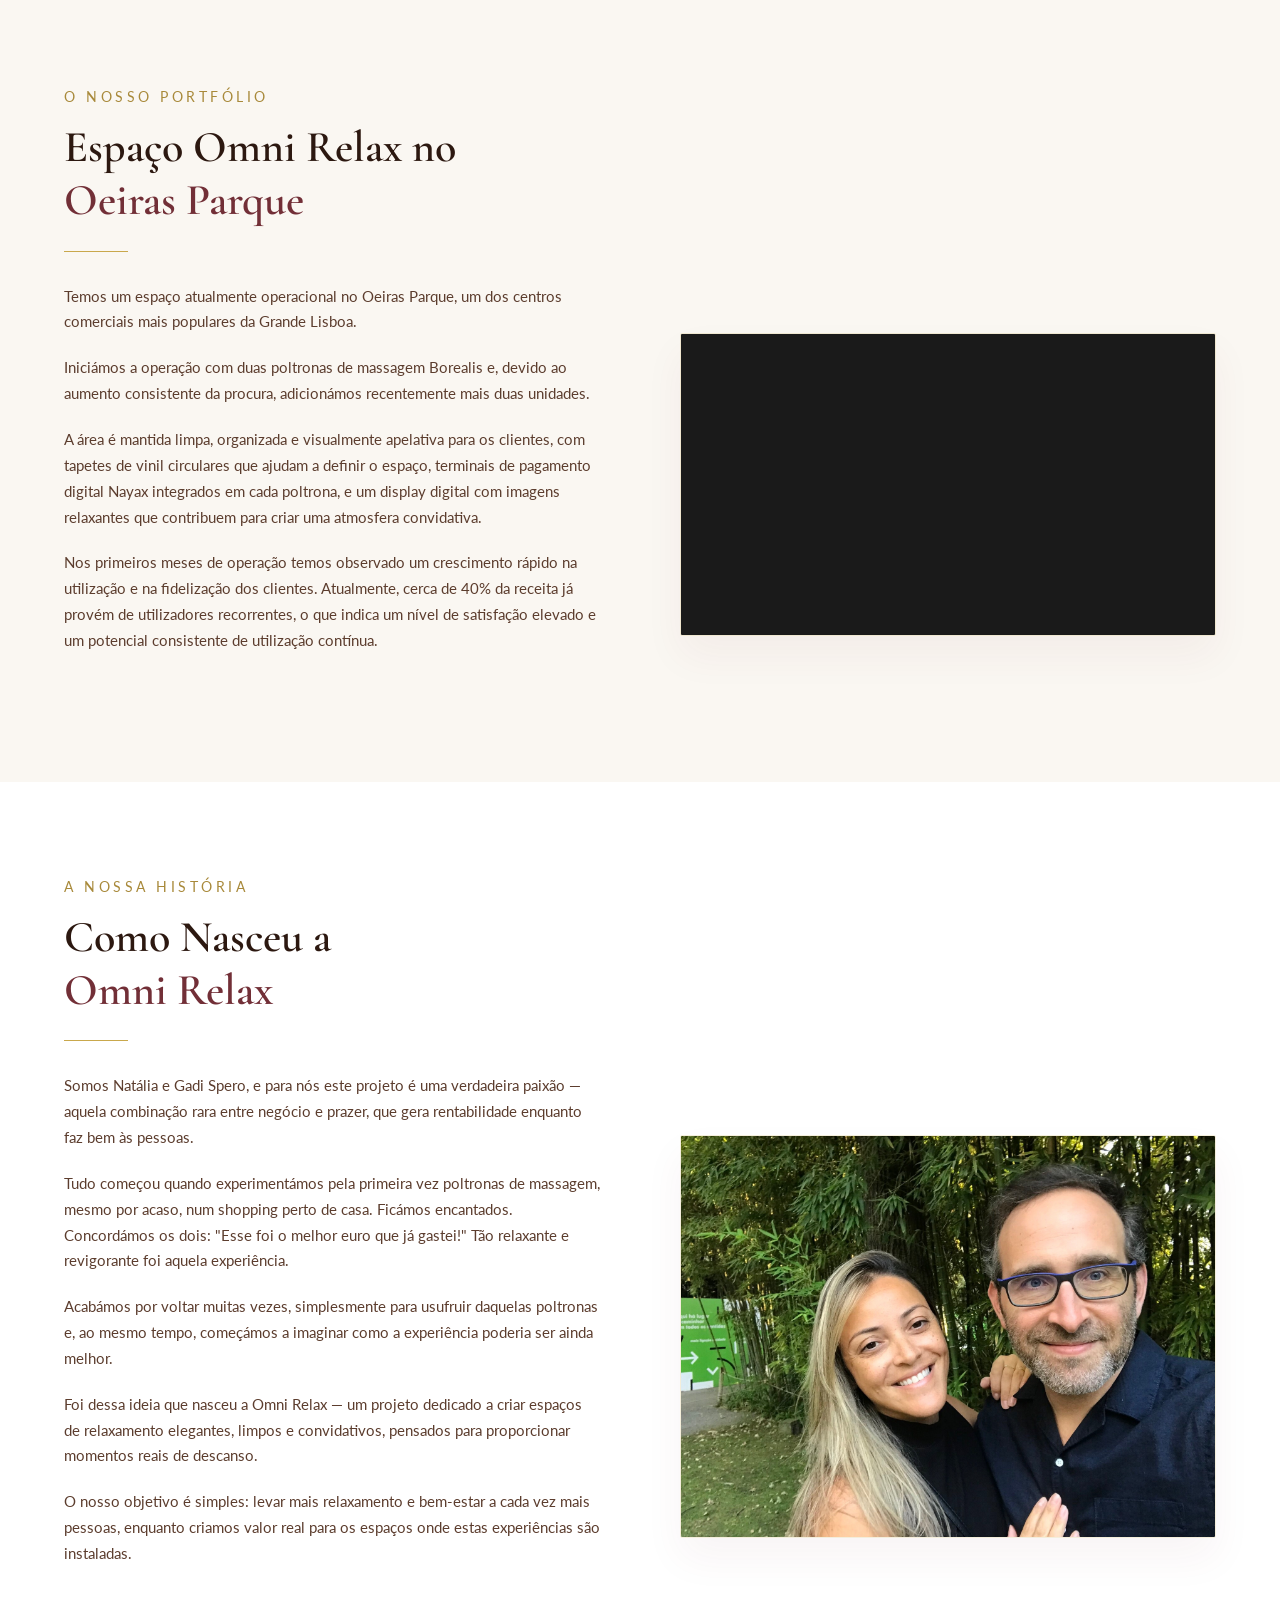
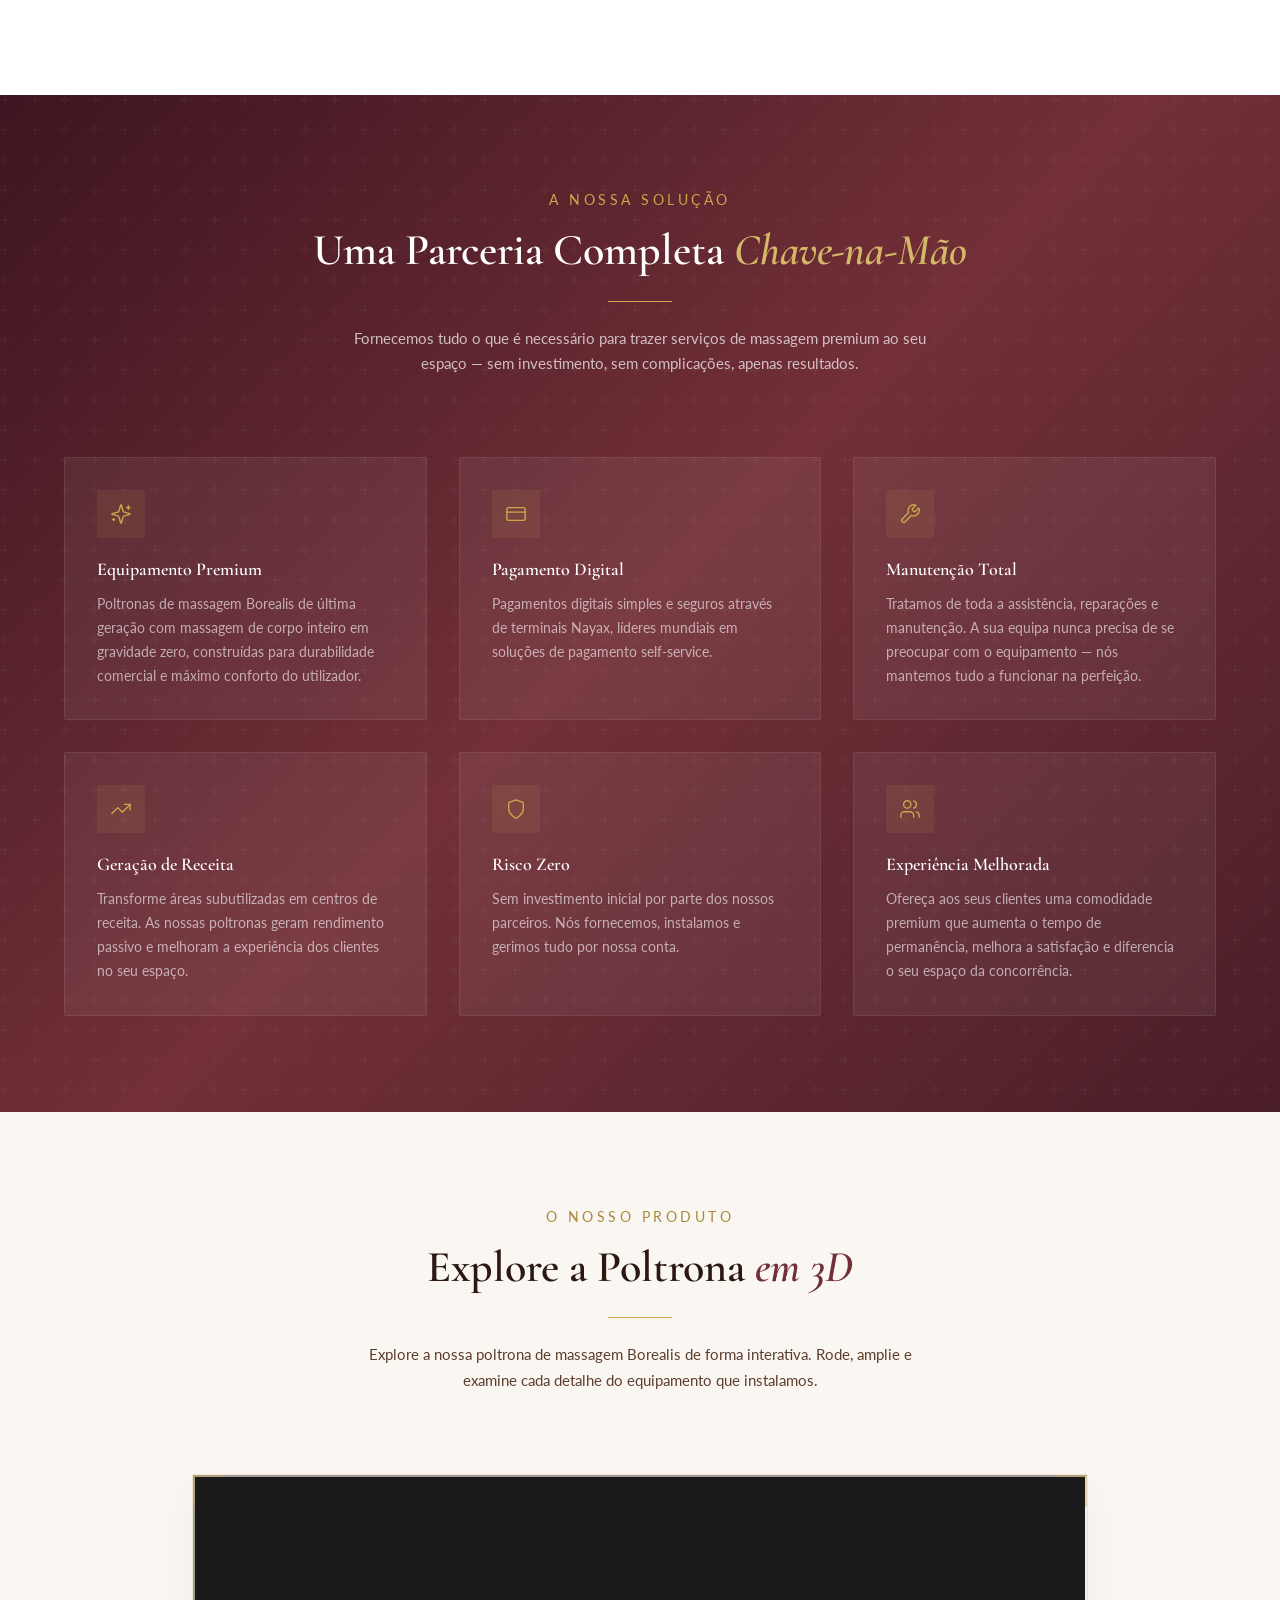
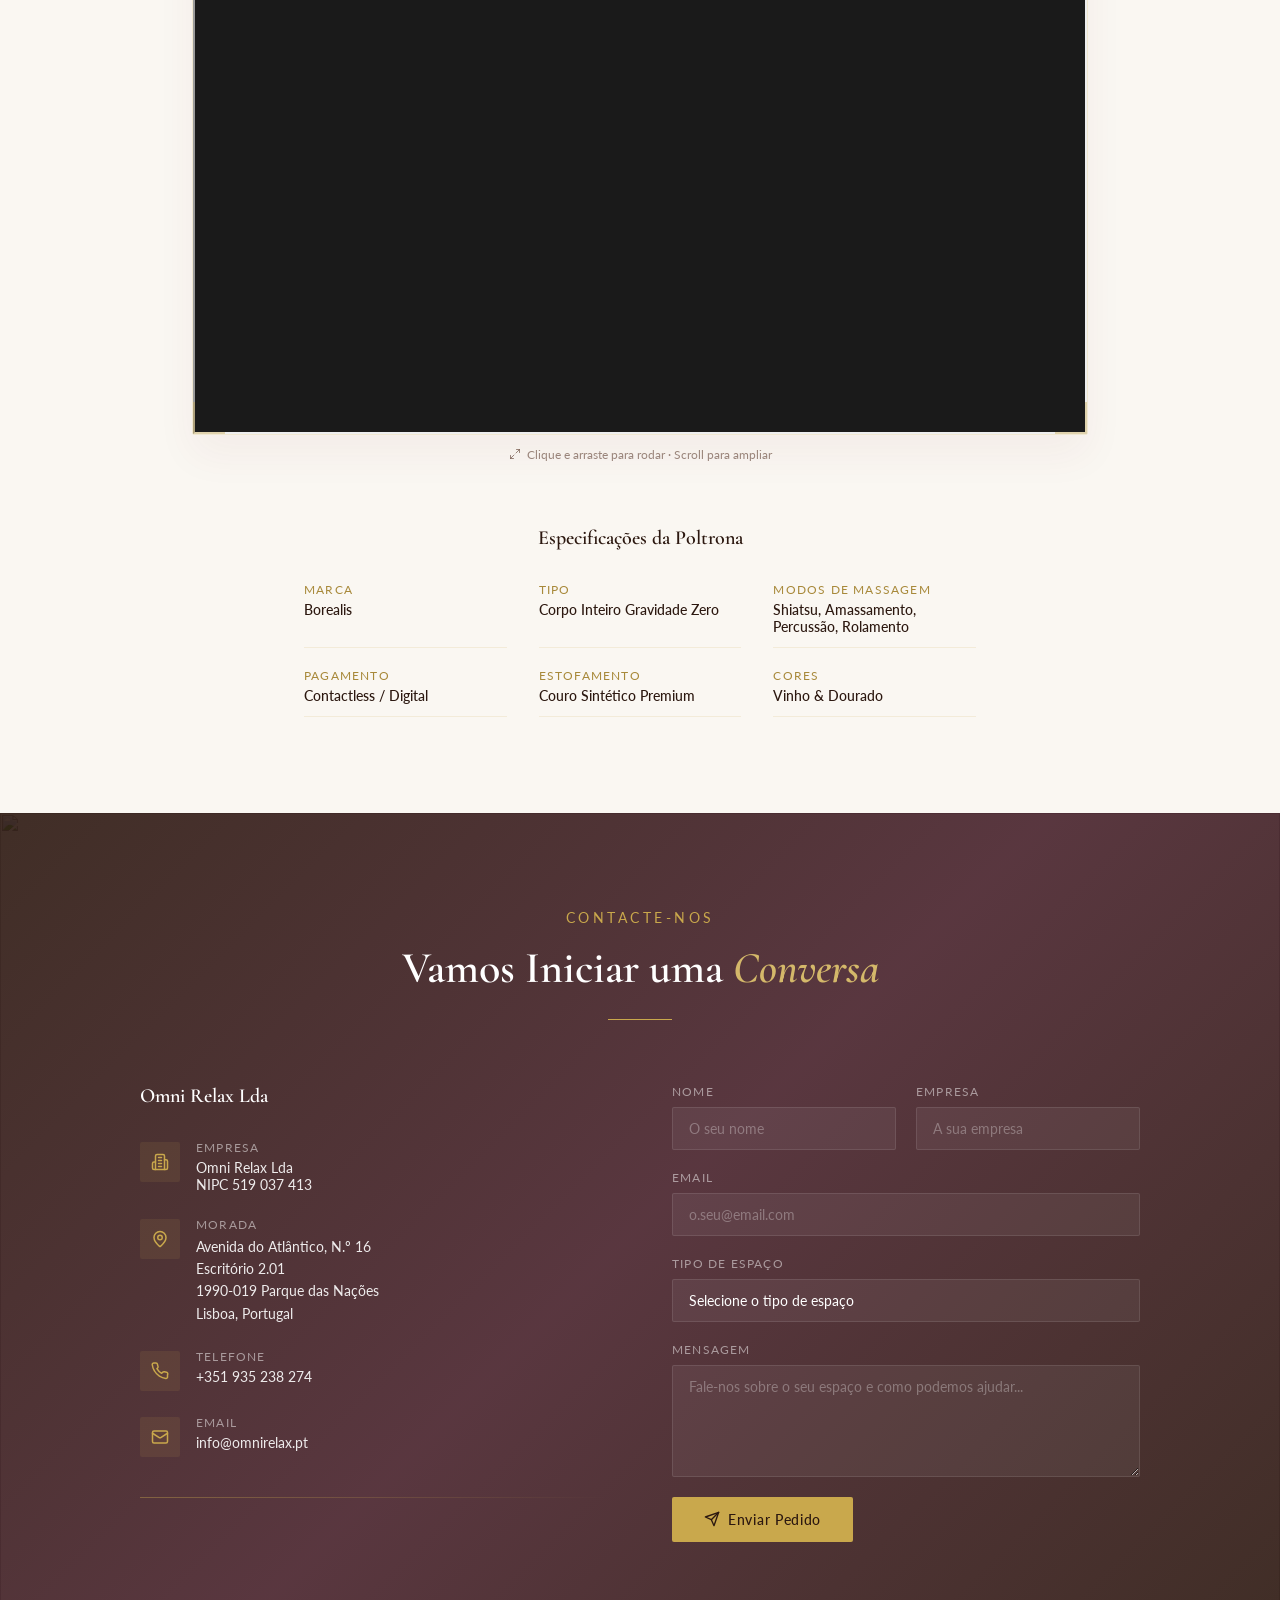
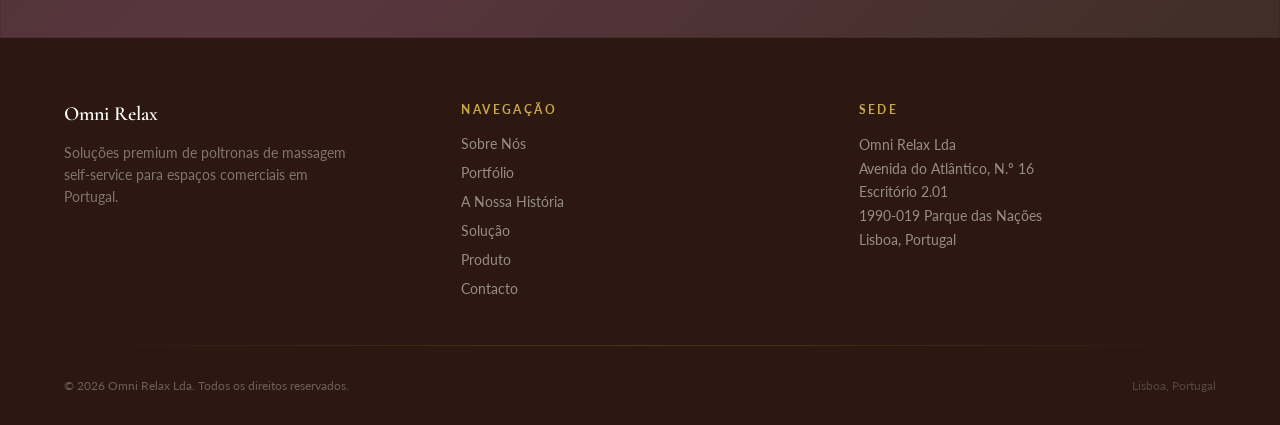
==== commit 3344a48c: "Update index.html" ====
--- a/index.html
+++ b/index.html
@@ -426,7 +426,7 @@
                 <p class="contact-info-label">Empresa</p>
                 <p class="contact-info-value">
                   Omni Relax Lda<br>
-                  NIPC · 519 037 413
+                  NIPC 519 037 413
                 </p>
               </div>
             </div>
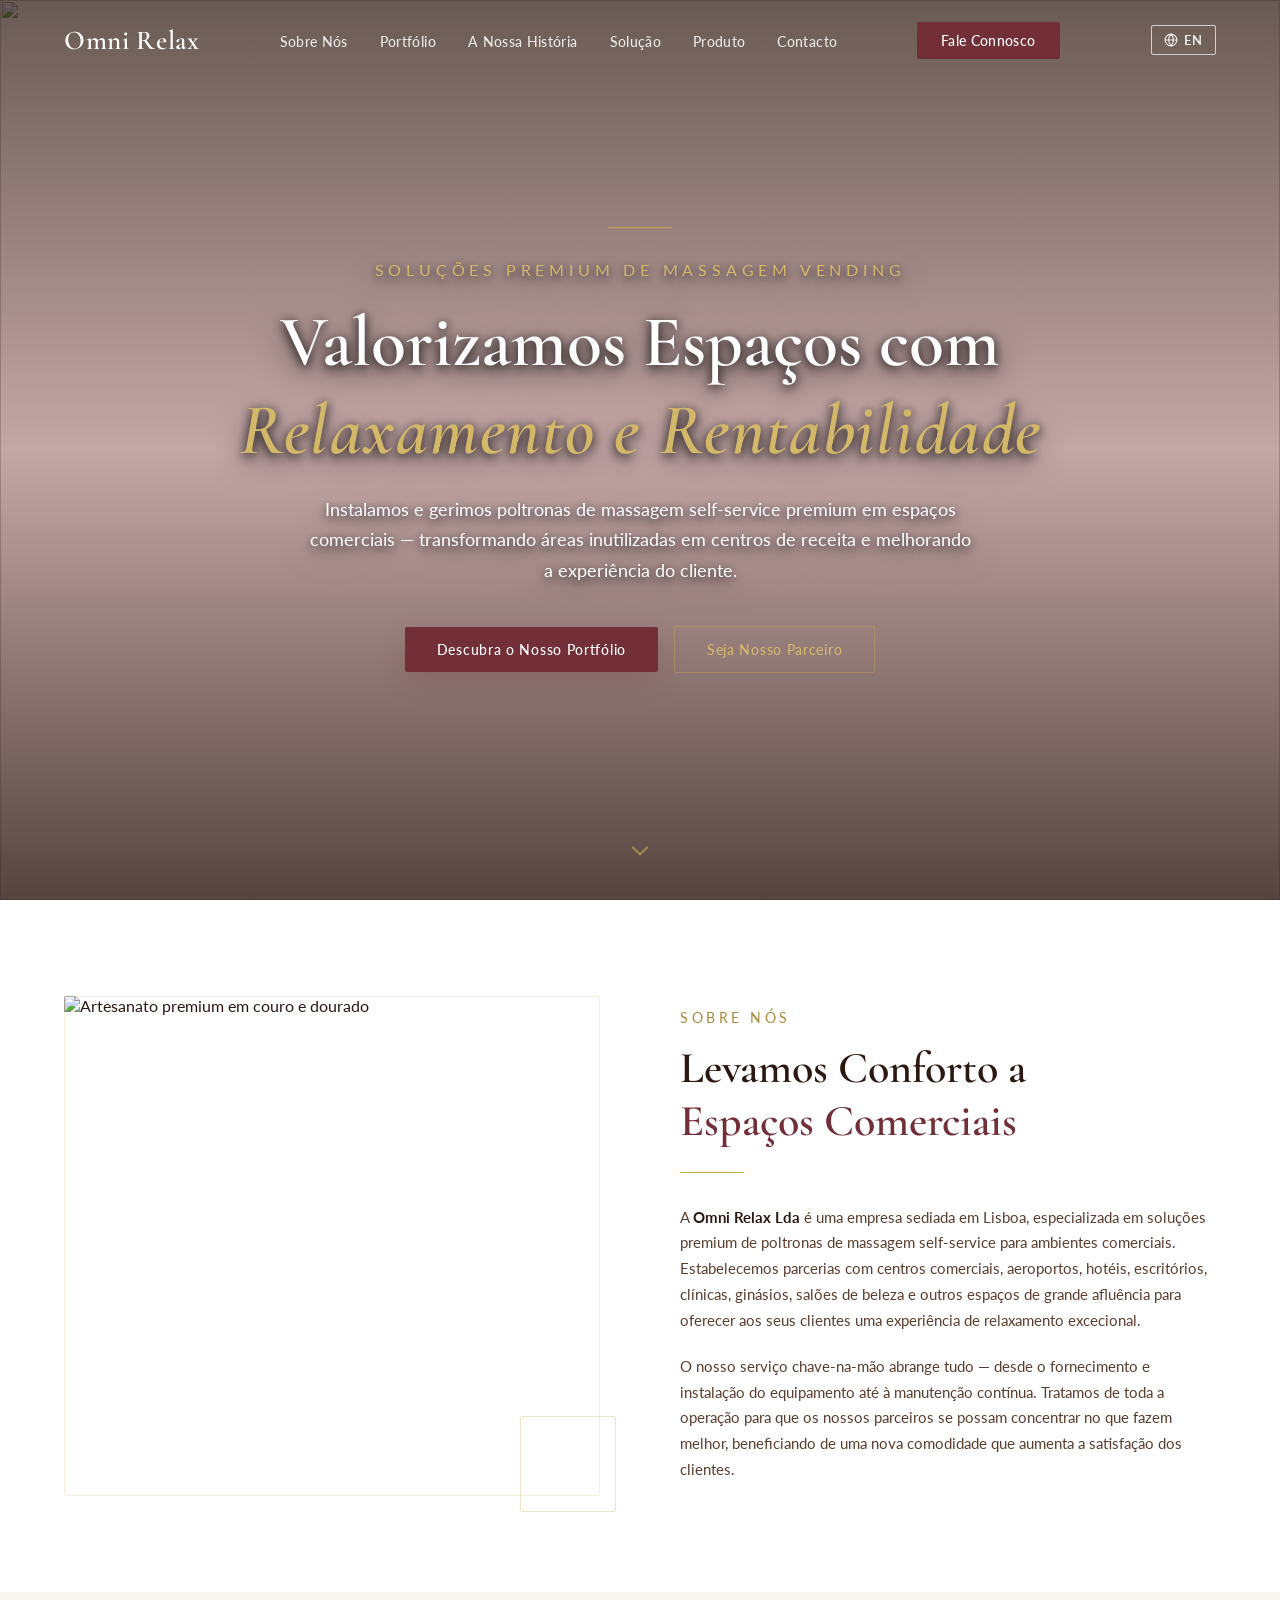
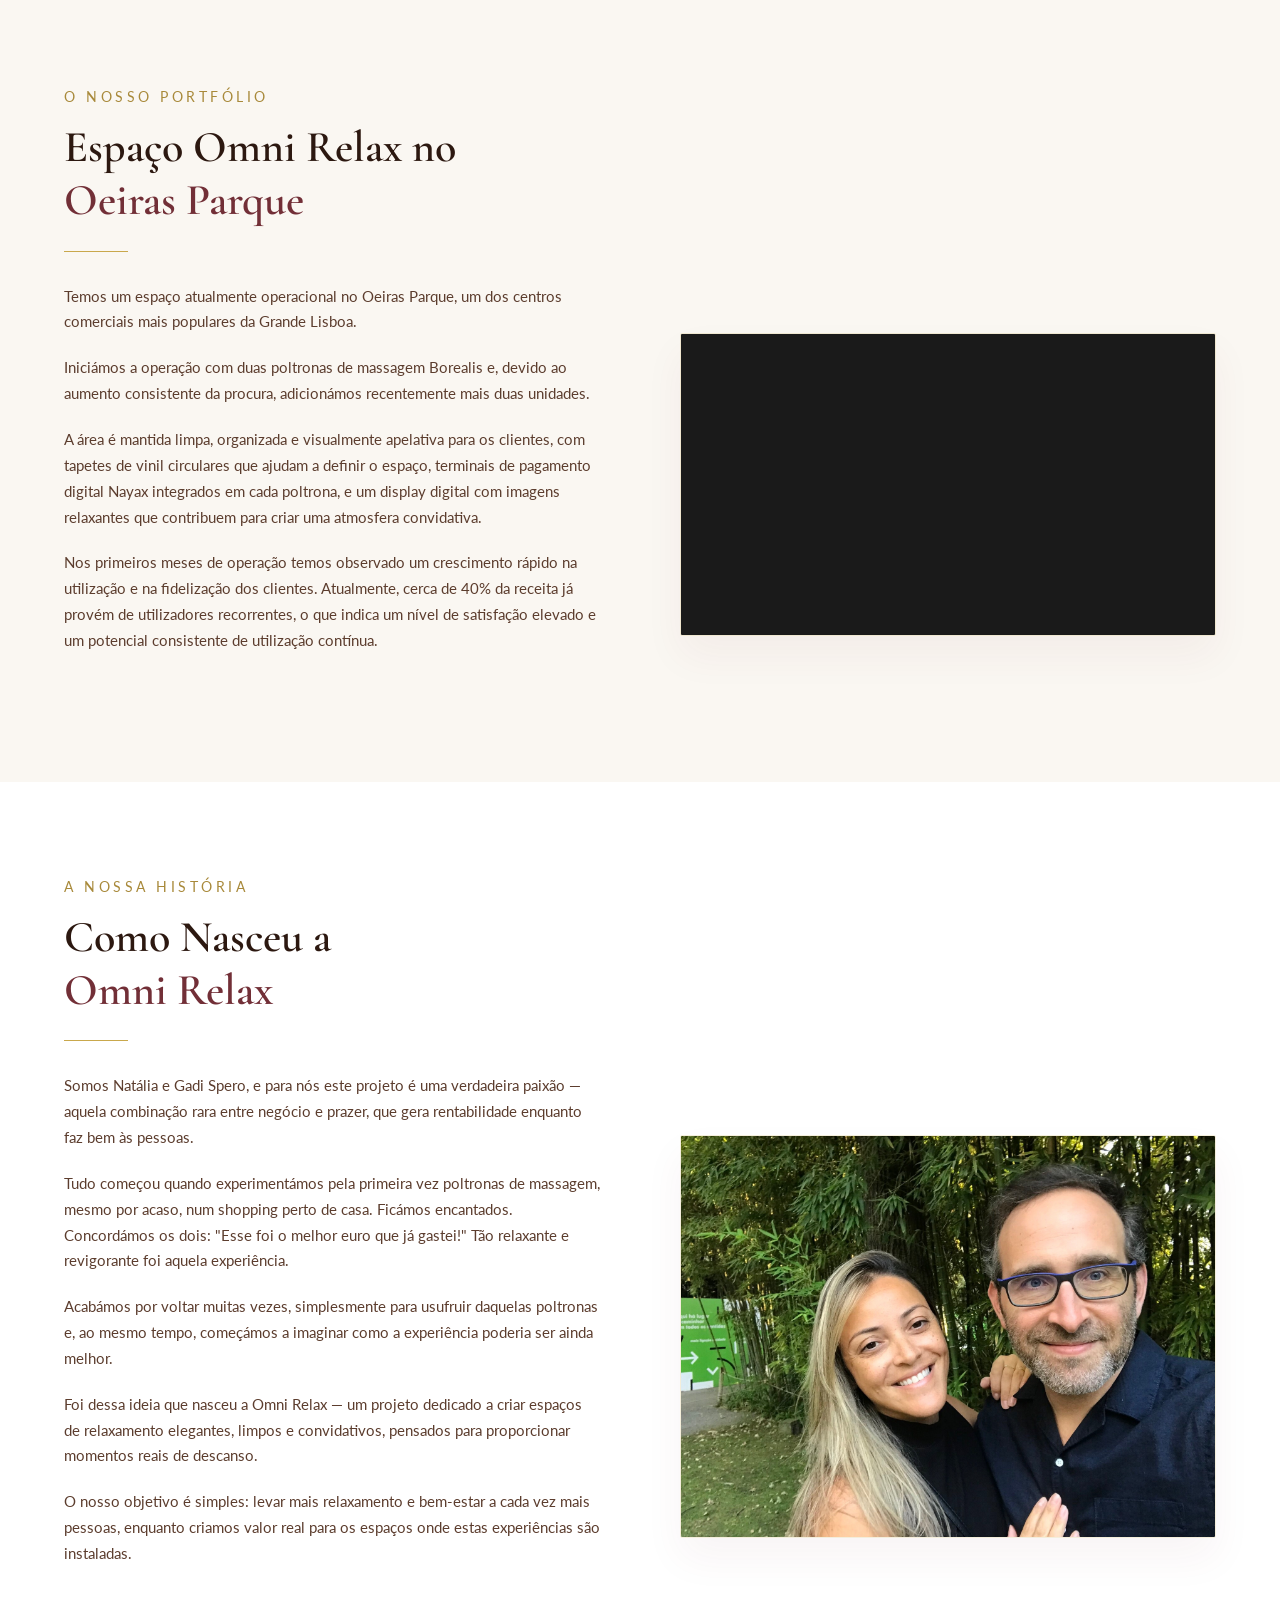
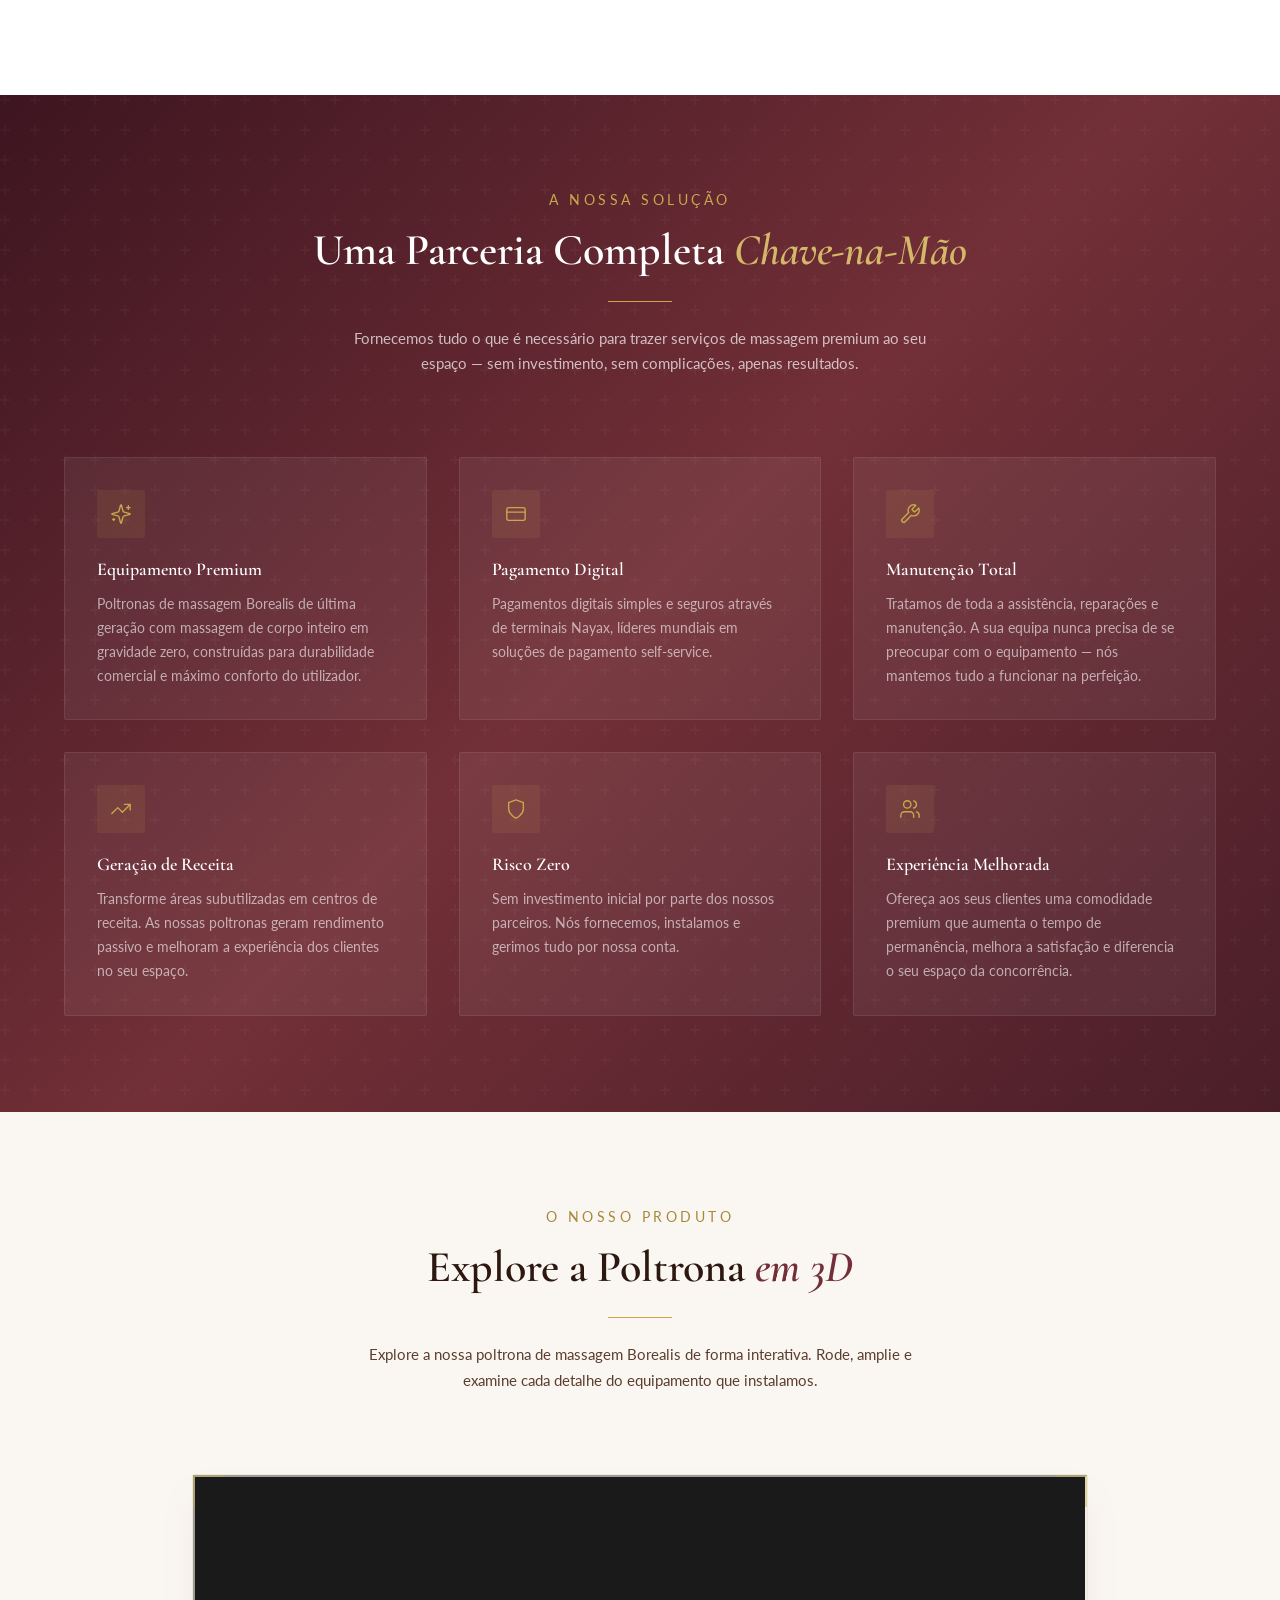
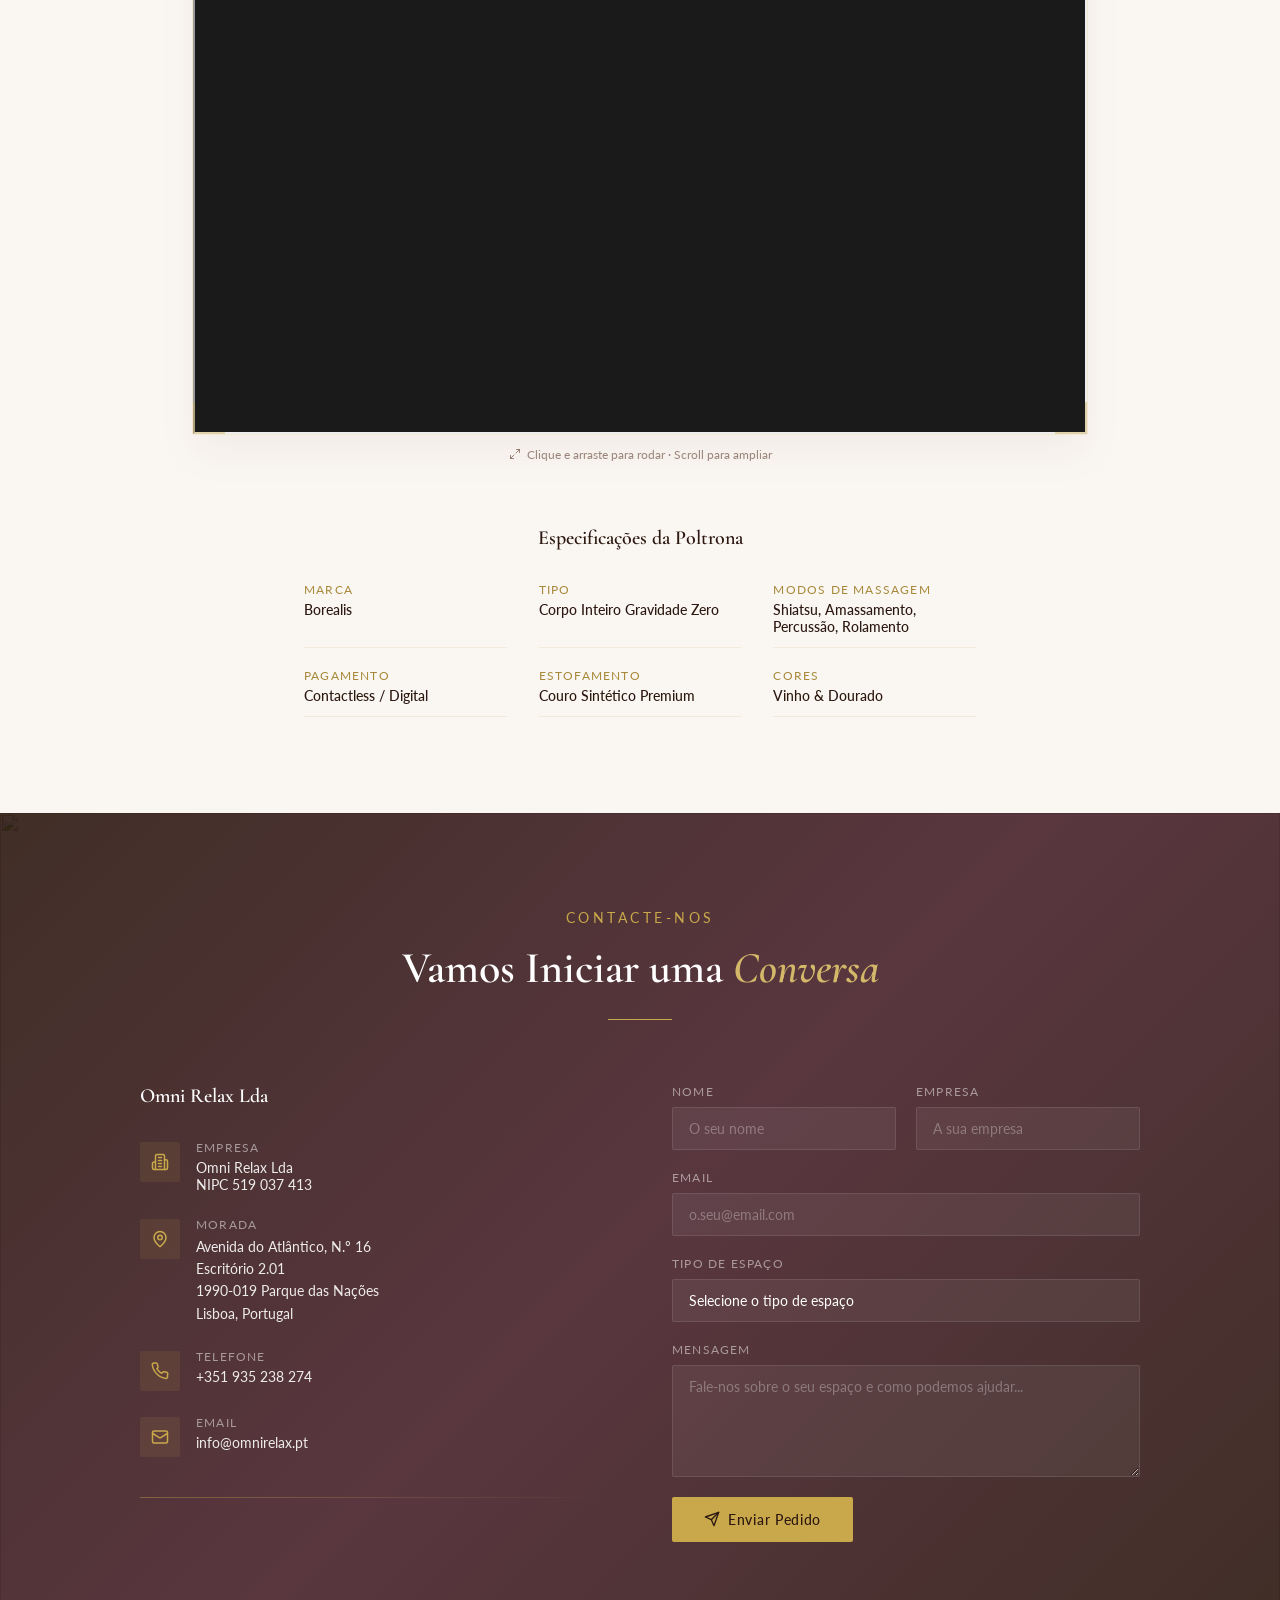
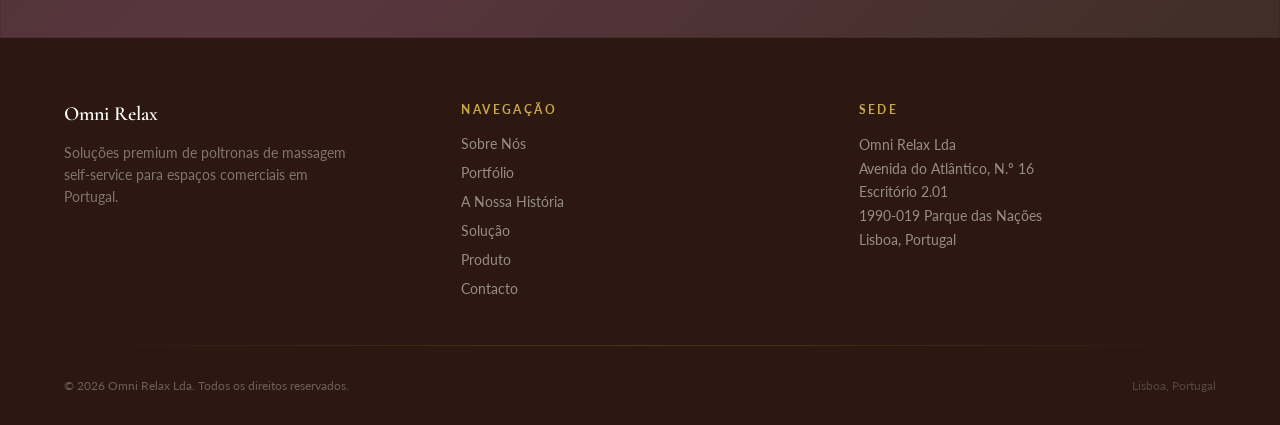
==== commit c092a204: "Update index.html" ====
--- a/index.html
+++ b/index.html
@@ -78,7 +78,7 @@
         a experiência do cliente.
       </p>
       <div class="hero-buttons">
-        <button class="btn-primary" onclick="scrollToSection('solucao')">Descubra a Nossa Solução</button>
+        <button class="btn-primary" onclick="scrollToSection('portfolio')">Descubra o Nosso Portfólio</button>
         <button class="btn-outline-gold" onclick="scrollToSection('contacto')">Seja Nosso Parceiro</button>
       </div>
     </div>
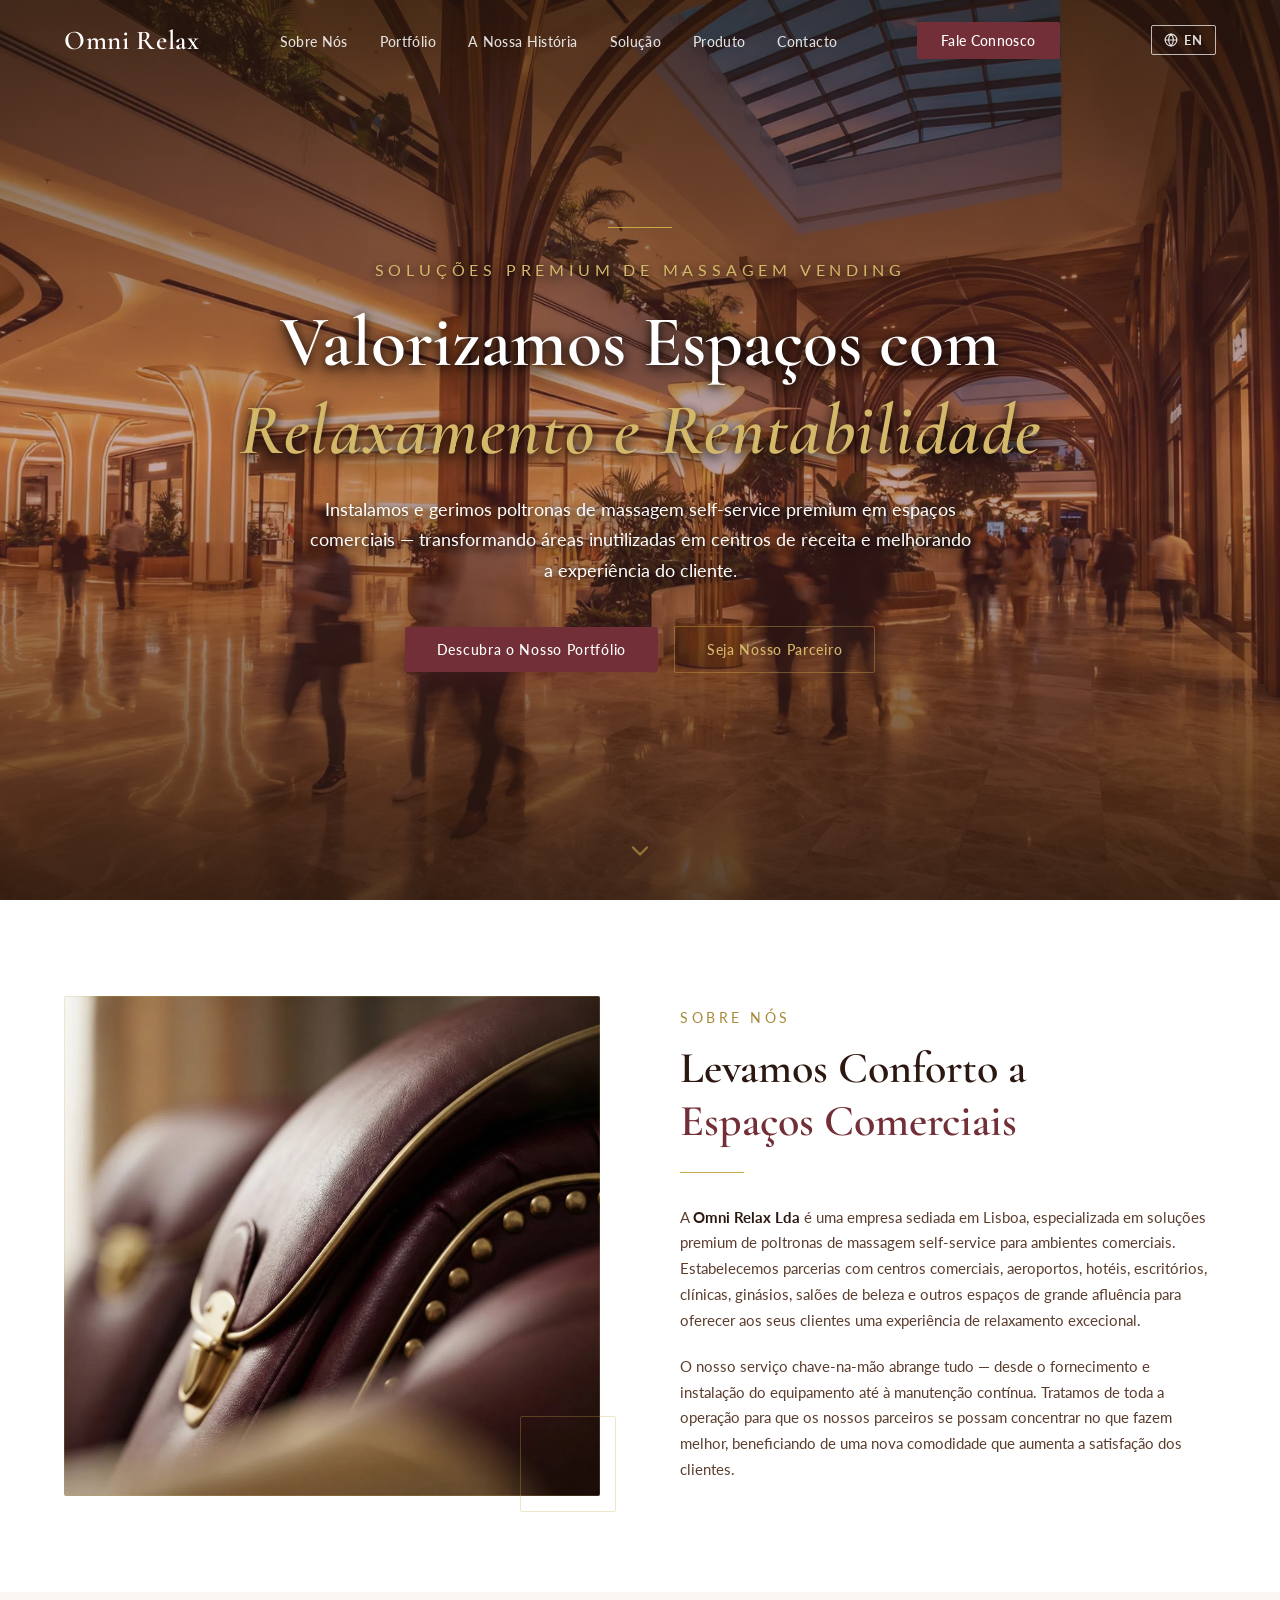
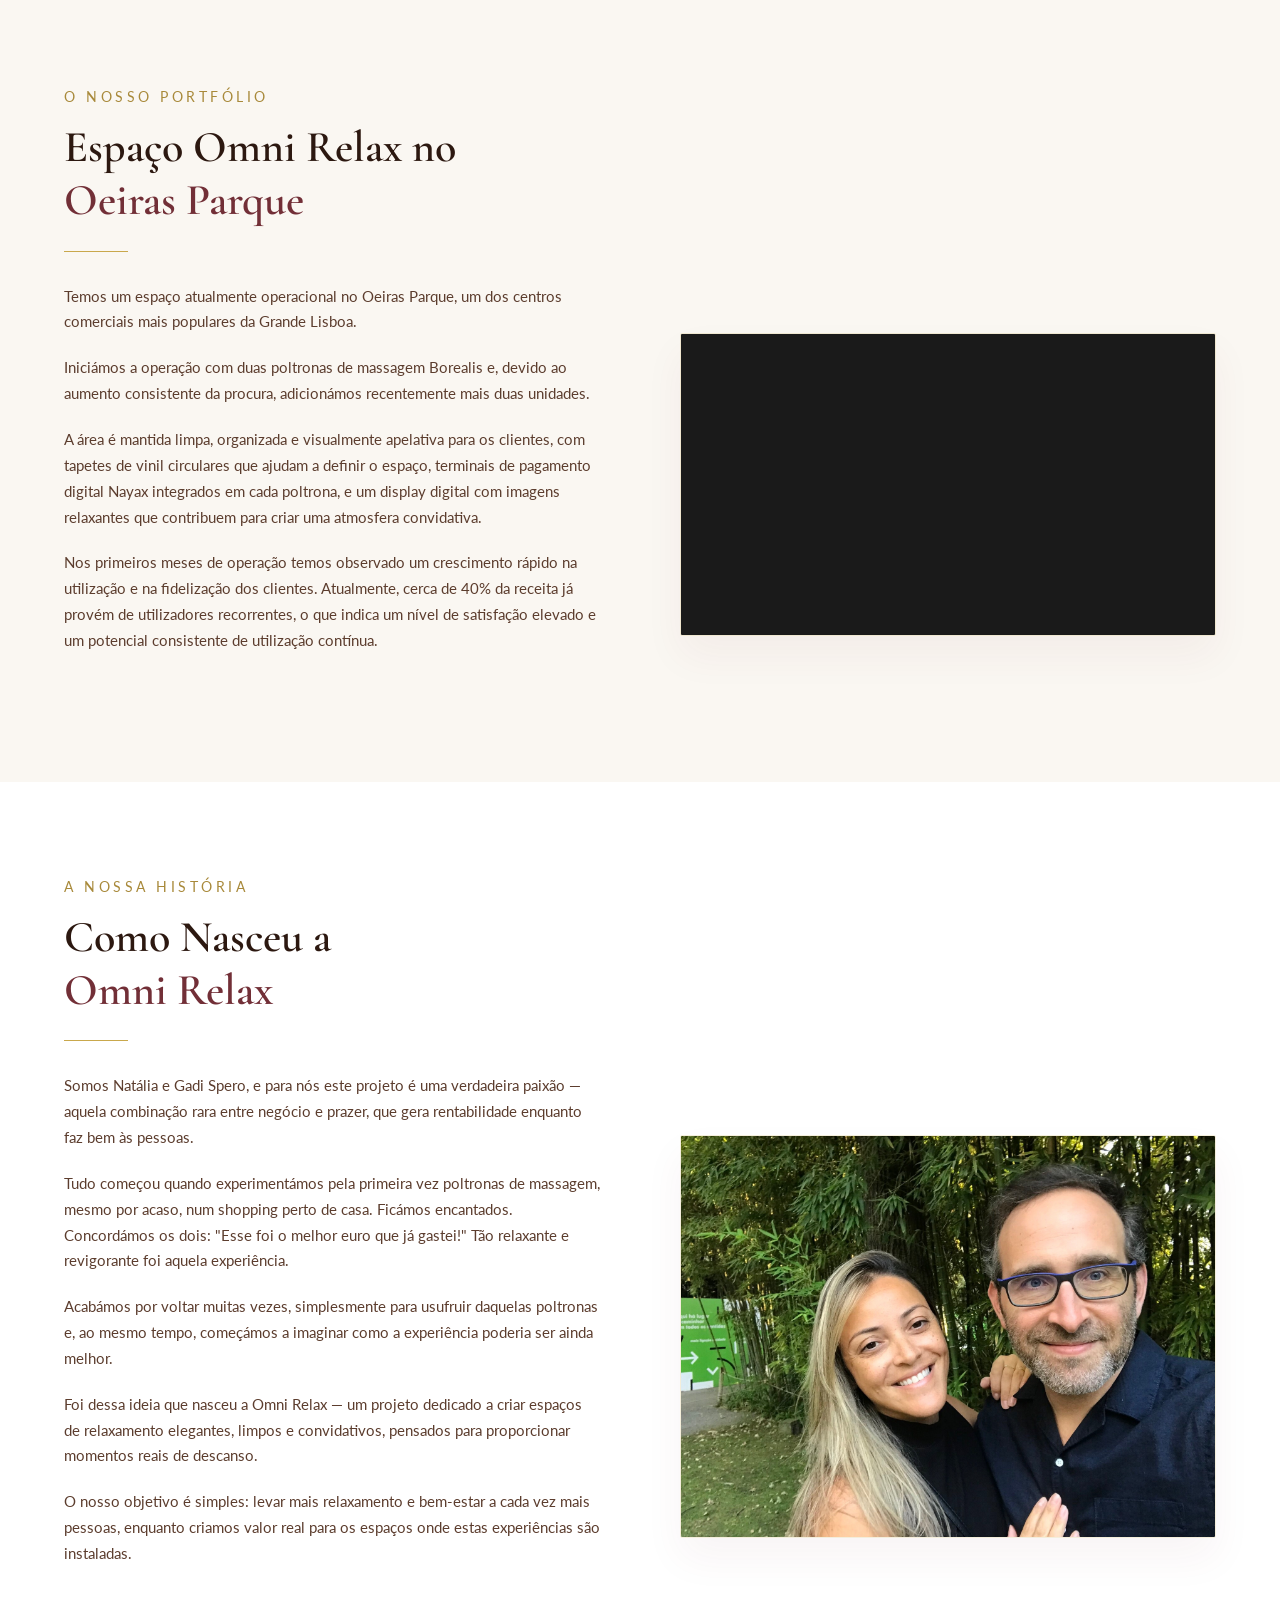
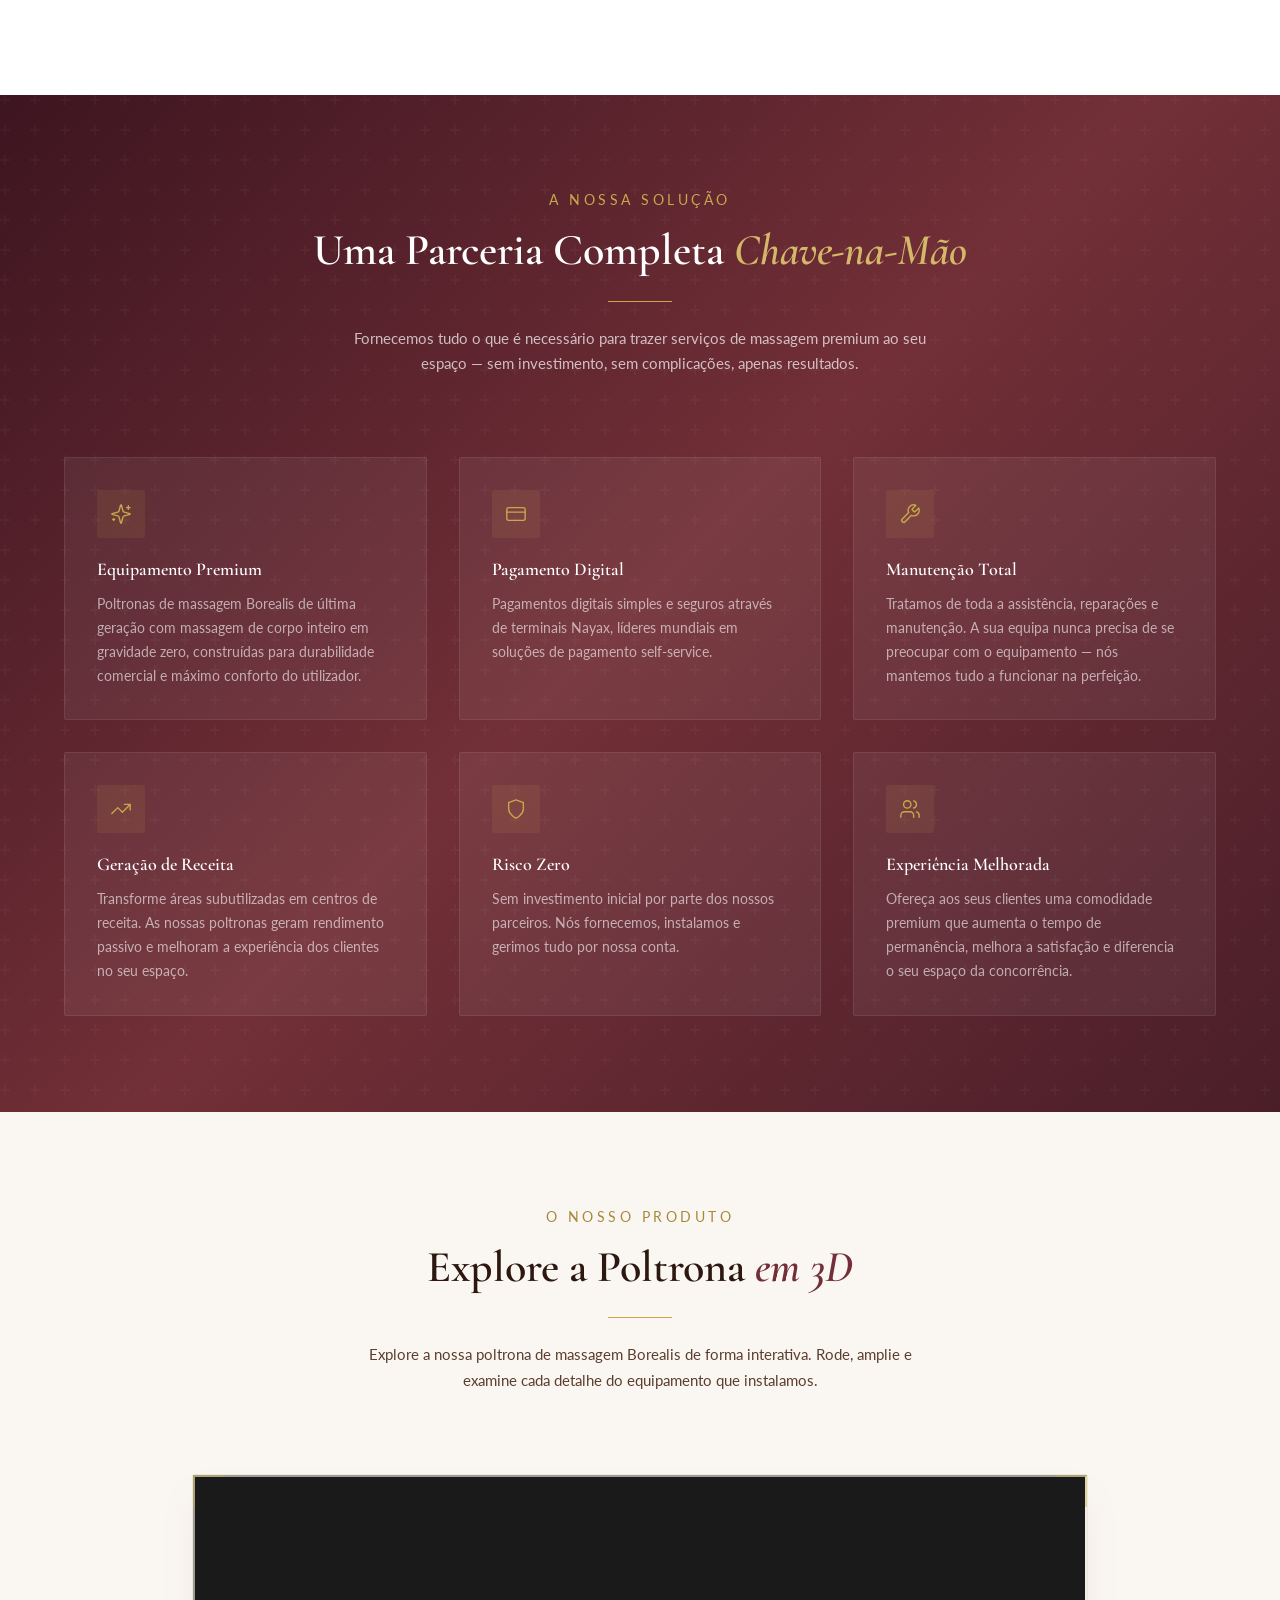
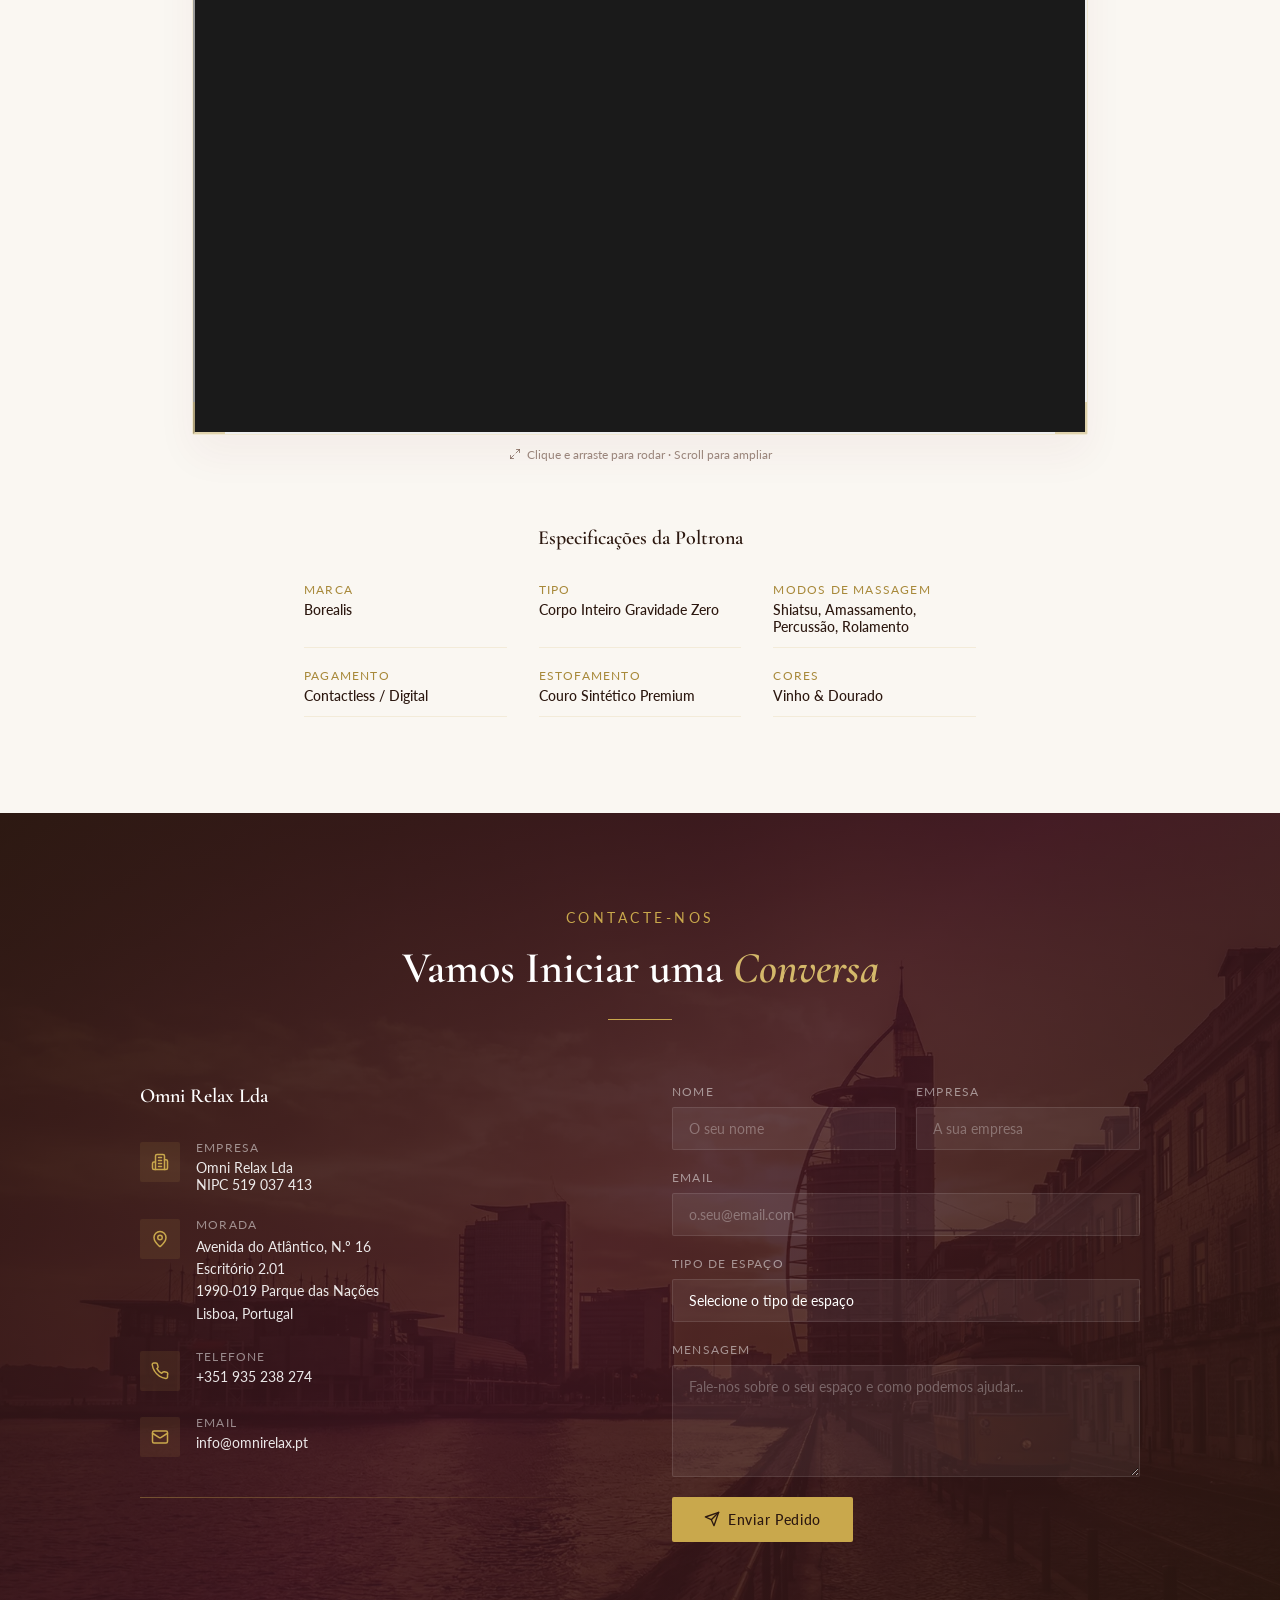
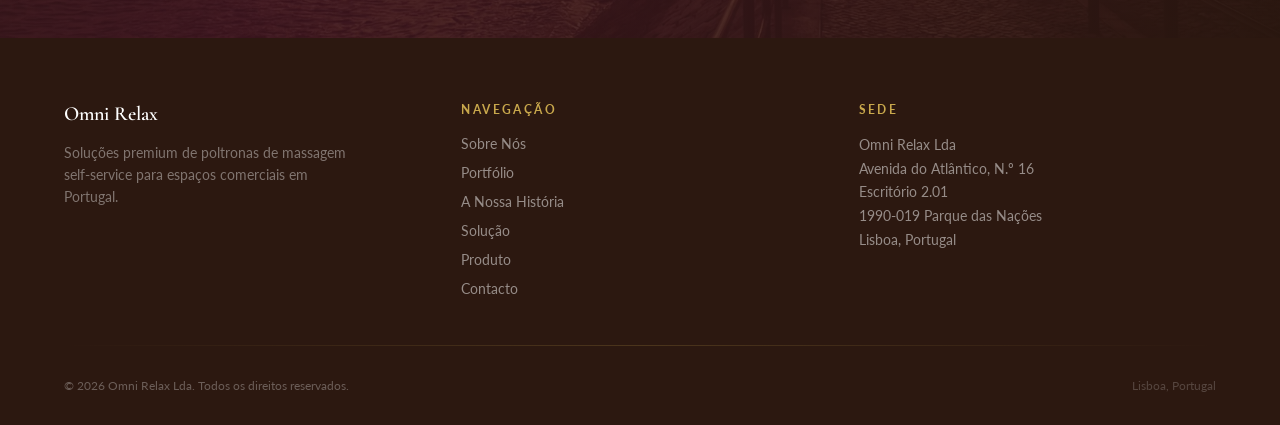
==== commit ca171c6c: "Update index.html correct broken hero, contact and about images" ====
--- a/index.html
+++ b/index.html
@@ -62,7 +62,7 @@
   <!-- ======= HERO SECTION ======= -->
   <section class="hero-section">
     <div class="hero-bg-wrapper">
-      <img src="https://d2xsxph8kpxj0f.cloudfront.net/310519663400111803/bjDxwhZx4aCbp3sxPH5ftW/hero-bg-8KassGih3BdHatsM5FesmG.webp" alt="" class="hero-bg-img" />
+      <img src="assets/hero-bg.webp" alt="" class="hero-bg-img" />
       <div class="hero-bg-overlay"></div>
     </div>
     <div class="container hero-content">
@@ -97,7 +97,7 @@
       <div class="about-grid">
         <div class="about-img-col" data-animate data-delay="0">
           <div class="about-img-wrapper">
-            <img src="https://d2xsxph8kpxj0f.cloudfront.net/310519663400111803/bjDxwhZx4aCbp3sxPH5ftW/about-section-VzkmjaeWp37RFC3FRAuZrM.webp" alt="Artesanato premium em couro e dourado" class="about-img" />
+            <img src="assets/about-section.webp" alt="Artesanato premium em couro e dourado" class="about-img" />
             <div class="about-img-border"></div>
           </div>
           <div class="about-img-deco"></div>
@@ -396,7 +396,7 @@
   <!-- ======= CONTACT SECTION ======= -->
   <section id="contacto" class="section-contact">
     <div class="contact-bg-wrapper">
-      <img src="https://d2xsxph8kpxj0f.cloudfront.net/310519663400111803/bjDxwhZx4aCbp3sxPH5ftW/contact-bg-QynThDbXSNoGEvSyHJ6nhs.webp" alt="" class="contact-bg-img" />
+      <img src="assets/contact-bg.webp" alt="" class="contact-bg-img" />
       <div class="contact-bg-overlay"></div>
     </div>
     <div class="contact-content container">
--- a/style.css
+++ b/style.css
@@ -946,3 +946,13 @@
 
 /* White background section */
 .section-white { padding: 6rem 0; background: #ffffff; }
+
+
+/* Disable animation ONLY for portfolio section on mobile */
+@media (max-width: 768px) {
+  #portfolio [data-animate] {
+    opacity: 1 !important;
+    transform: none !important;
+    transition: none !important;
+  }
+}
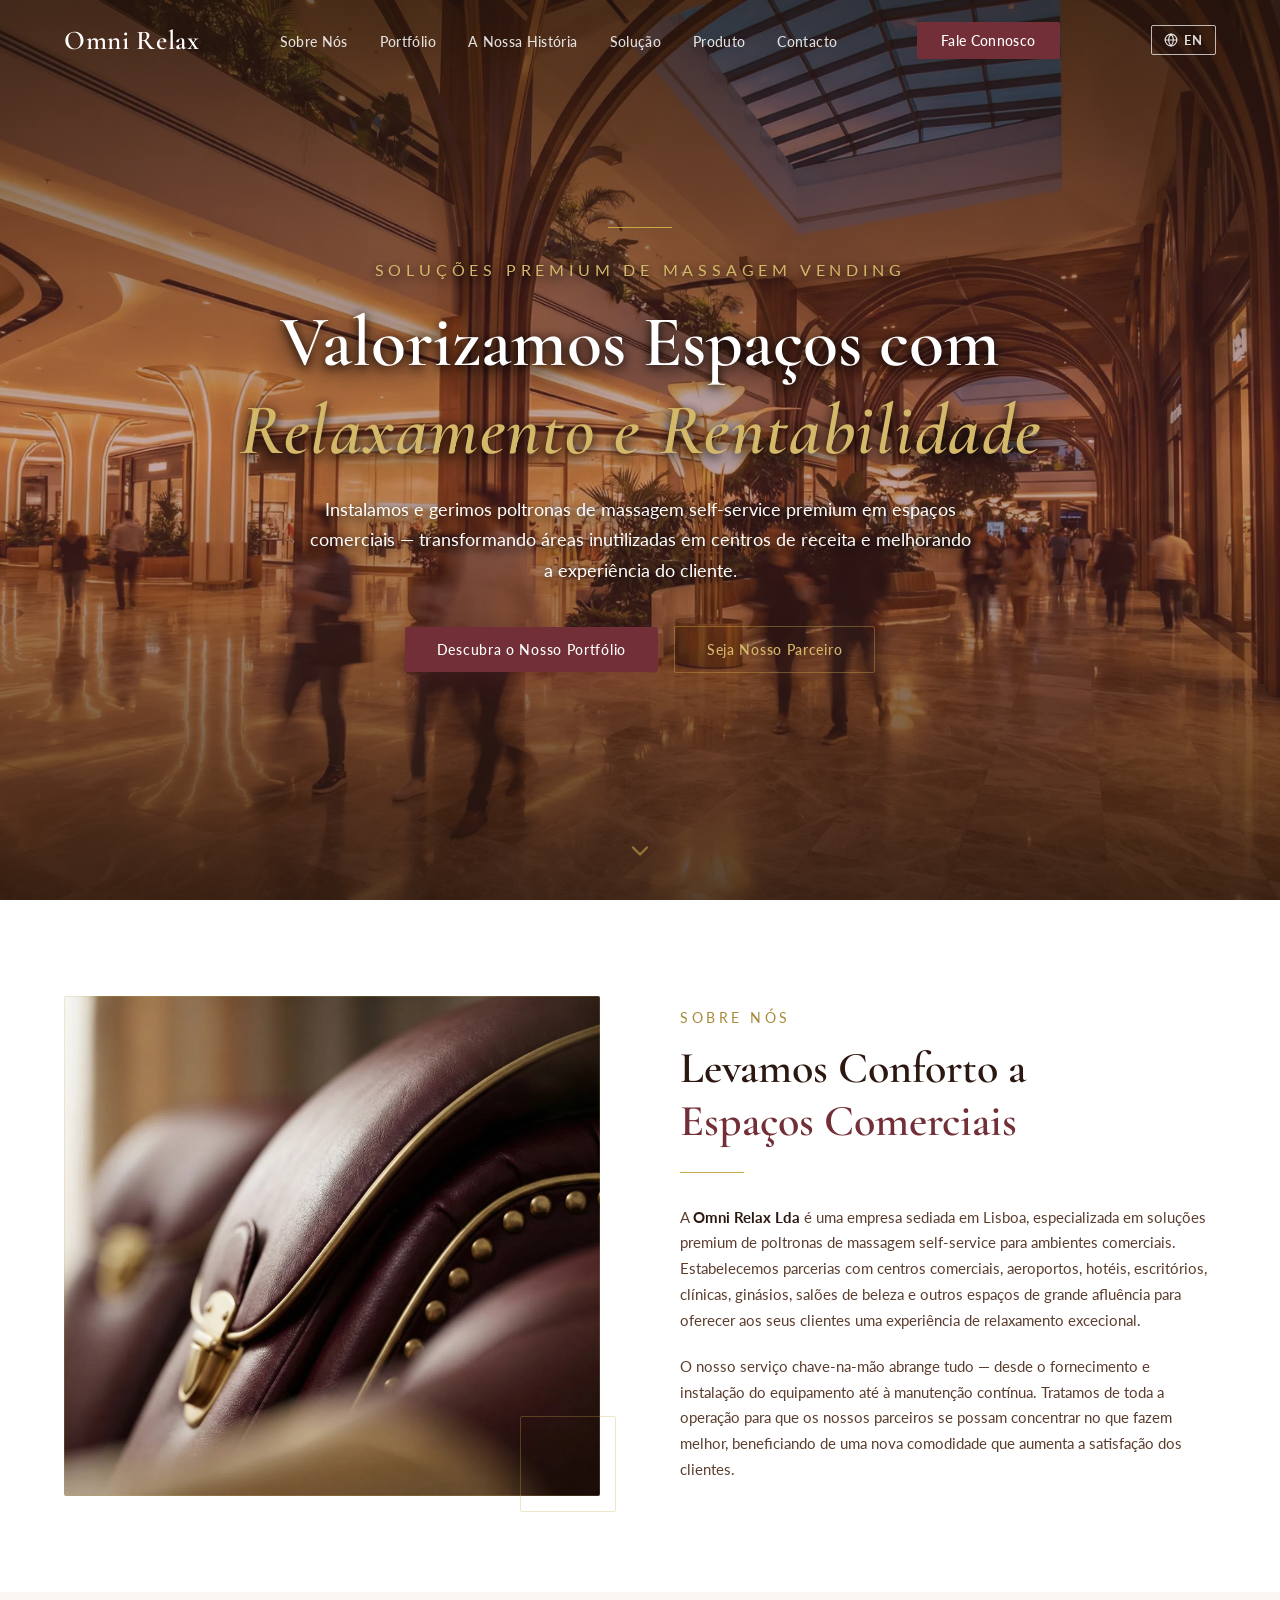
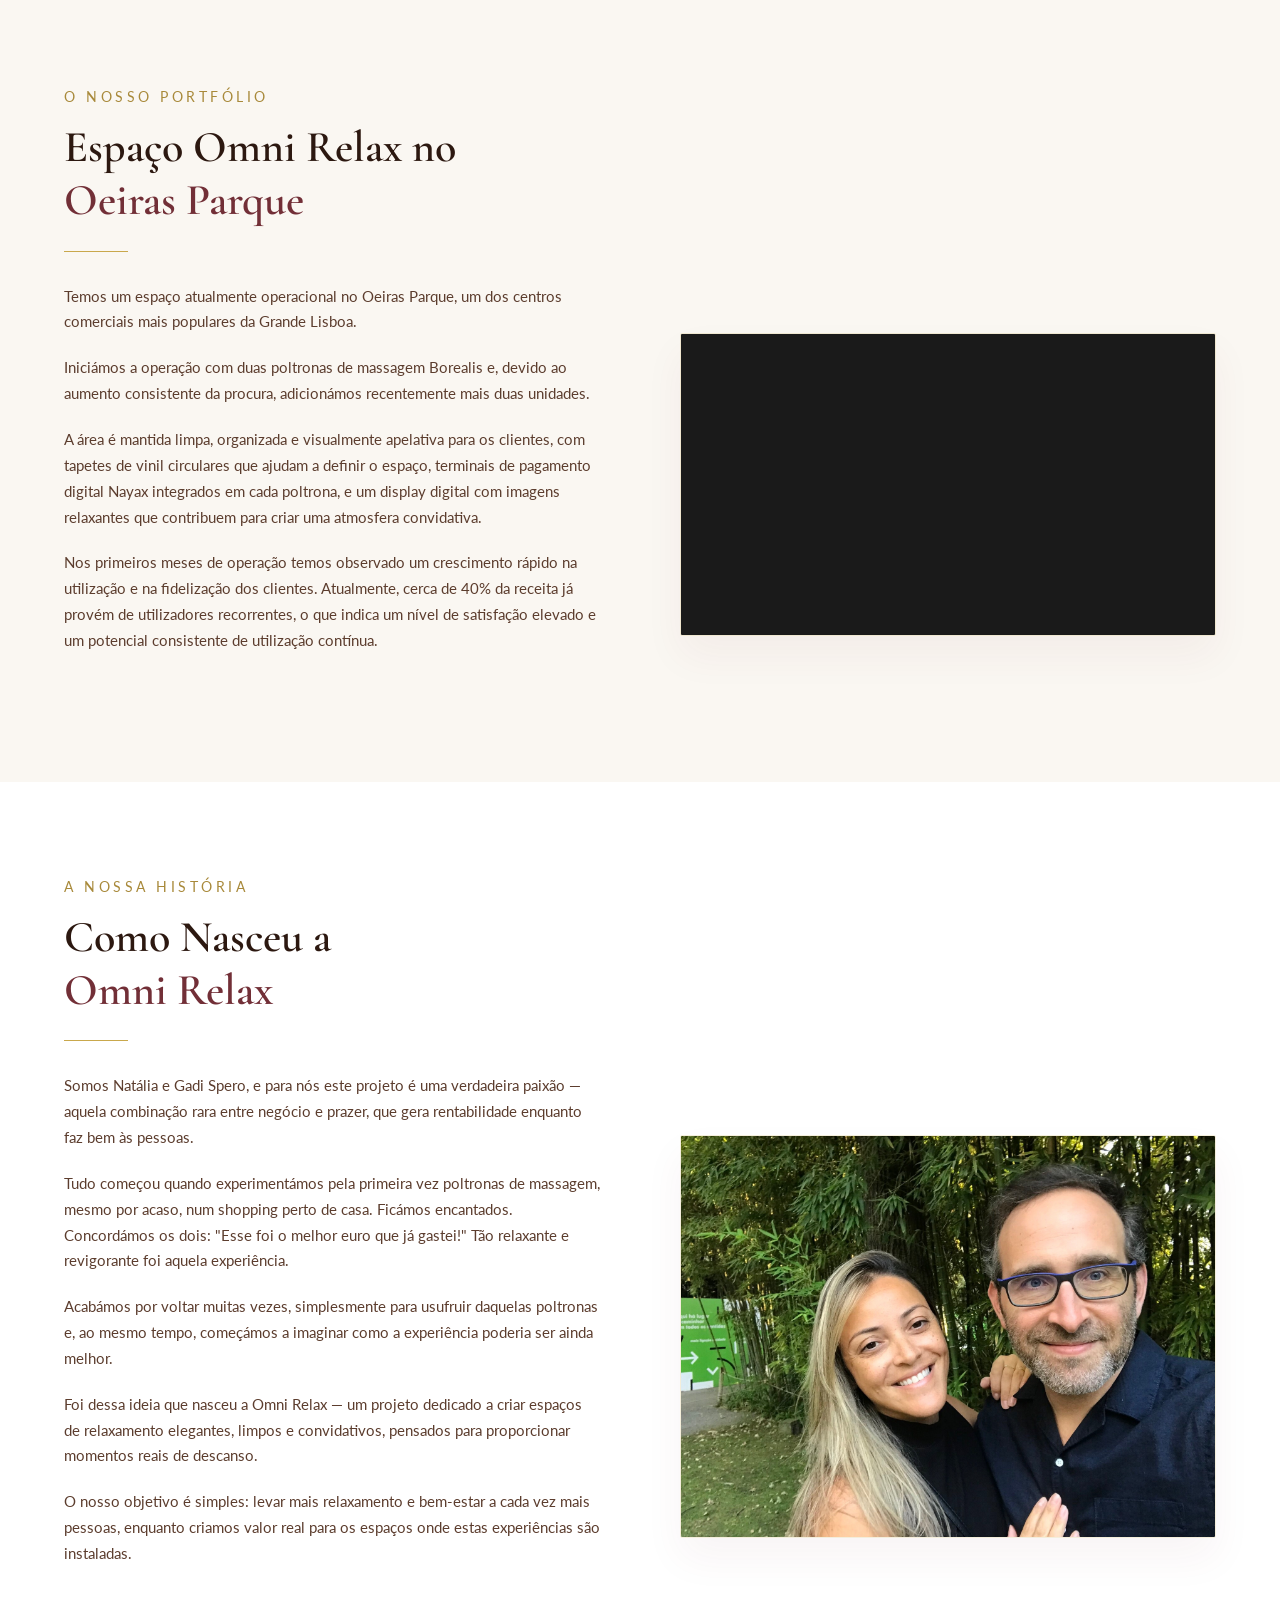
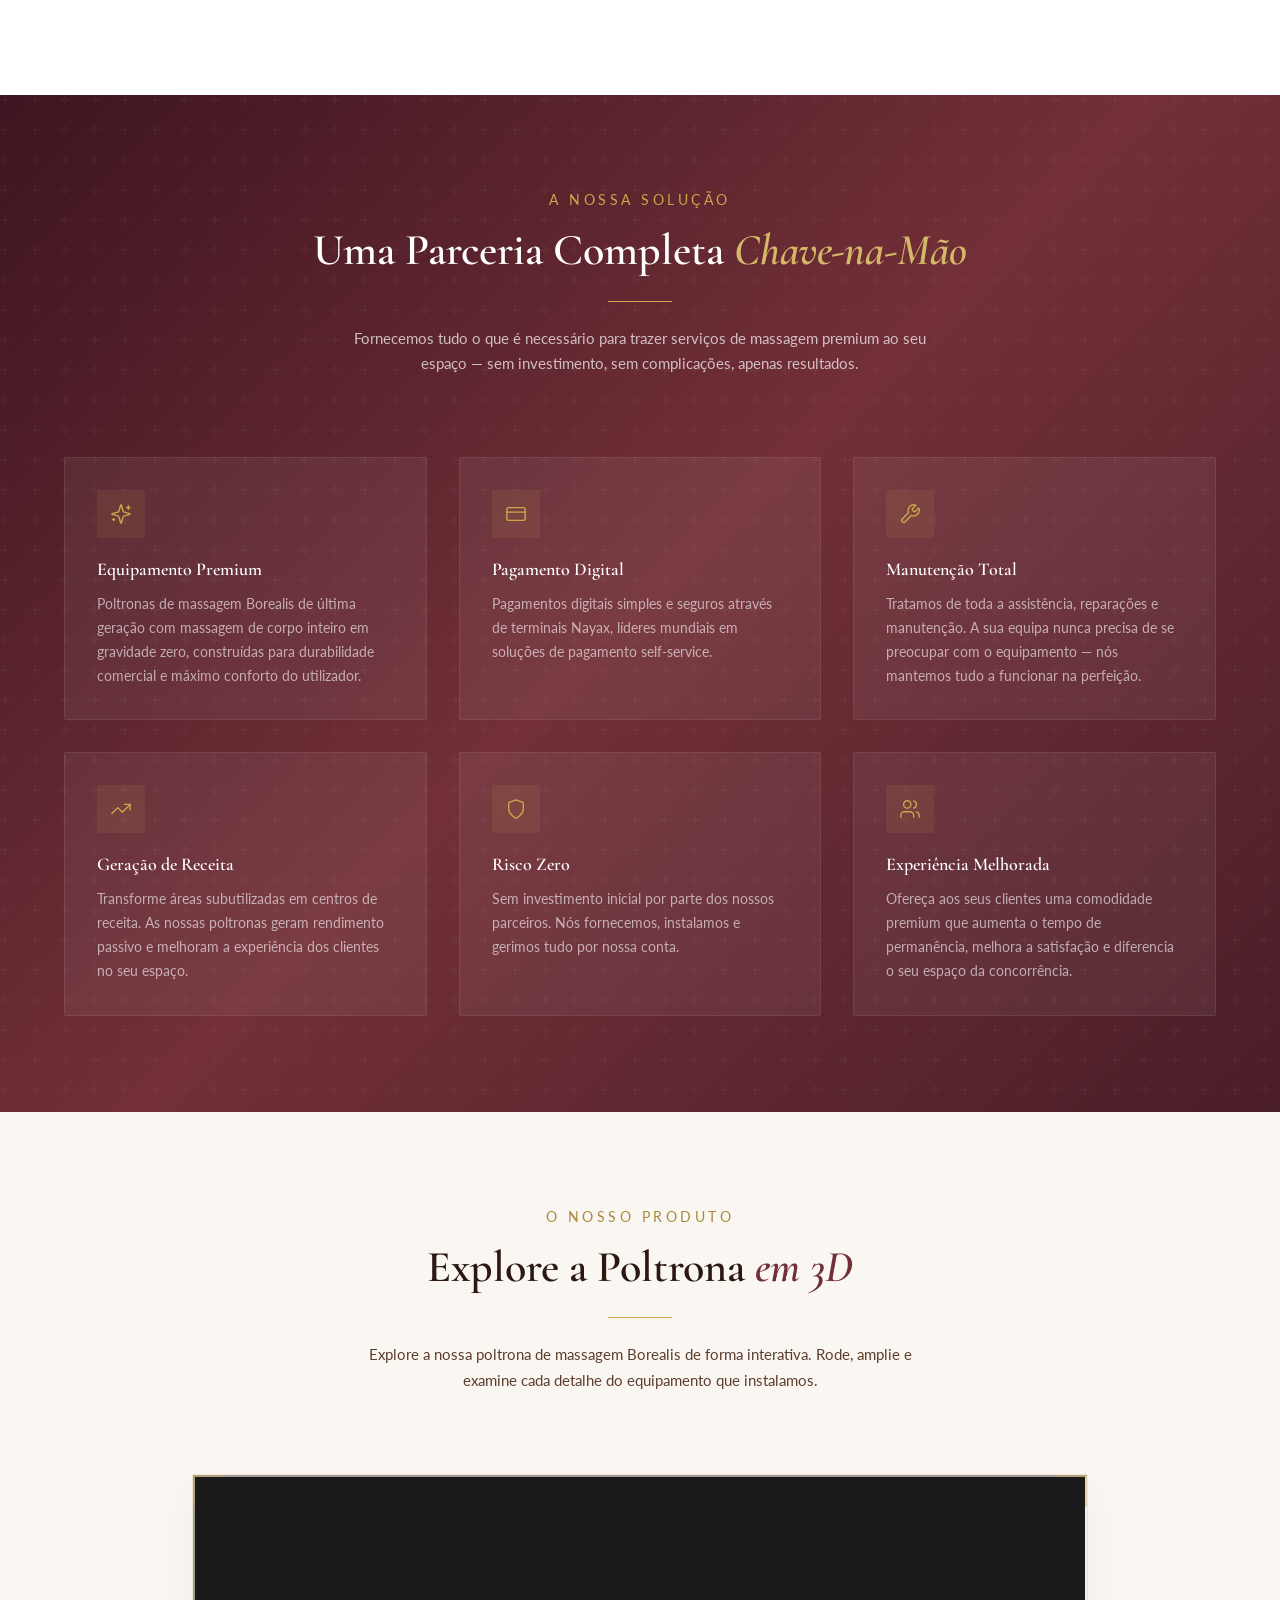
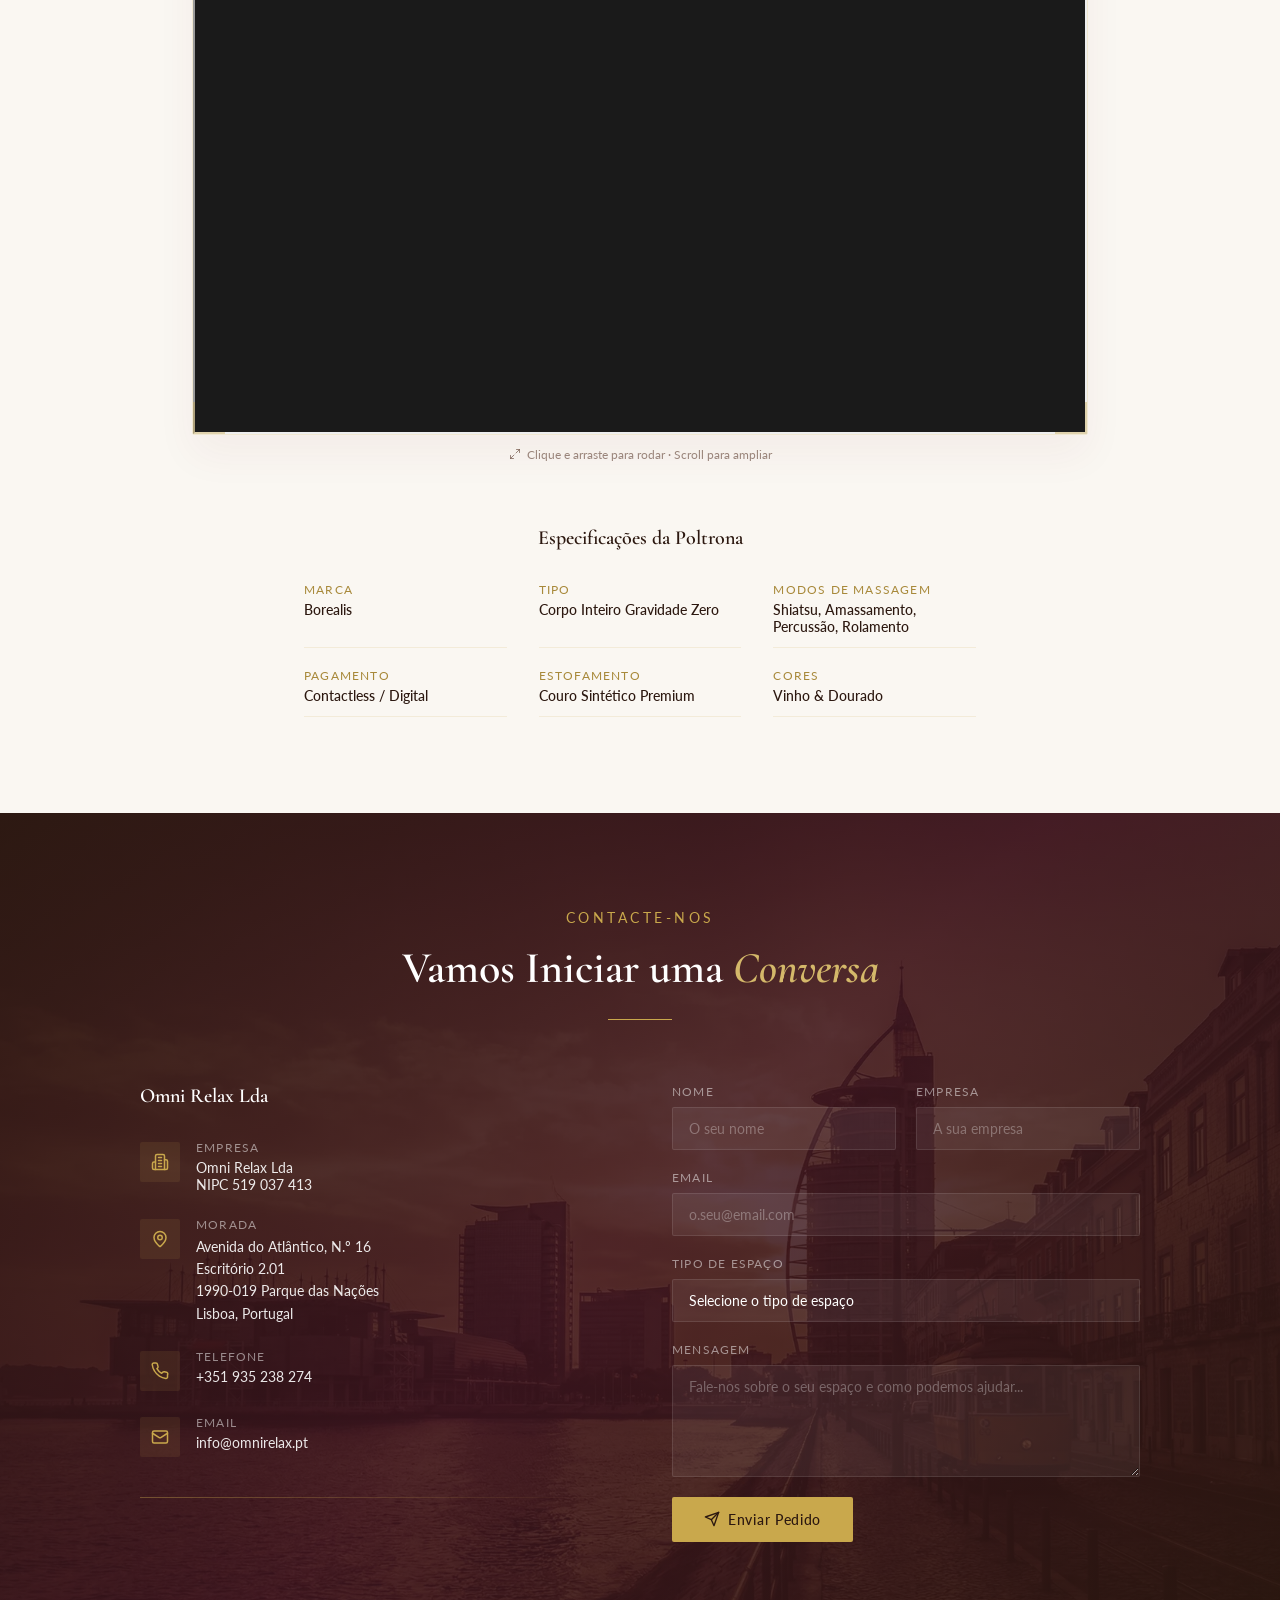
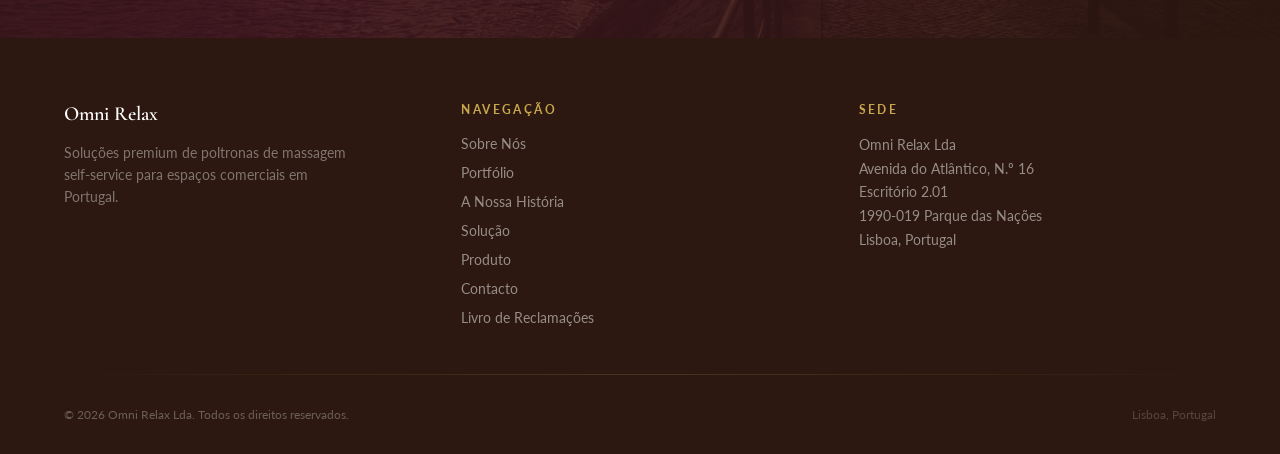
==== commit 265b8b21: "Adicionar link do Livro de Reclamações" ====
--- a/index.html
+++ b/index.html
@@ -557,6 +557,7 @@
             <li><button class="footer-link" onclick="scrollToSection('solucao')">Solução</button></li>
             <li><button class="footer-link" onclick="scrollToSection('produto')">Produto</button></li>
             <li><button class="footer-link" onclick="scrollToSection('contacto')">Contacto</button></li>
+            <li><a class="footer-link" href="https://www.livroreclamacoes.pt/inicio" target="_blank" rel="noopener">Livro de Reclamações</a></li>
           </ul>
         </div>
         <div>
